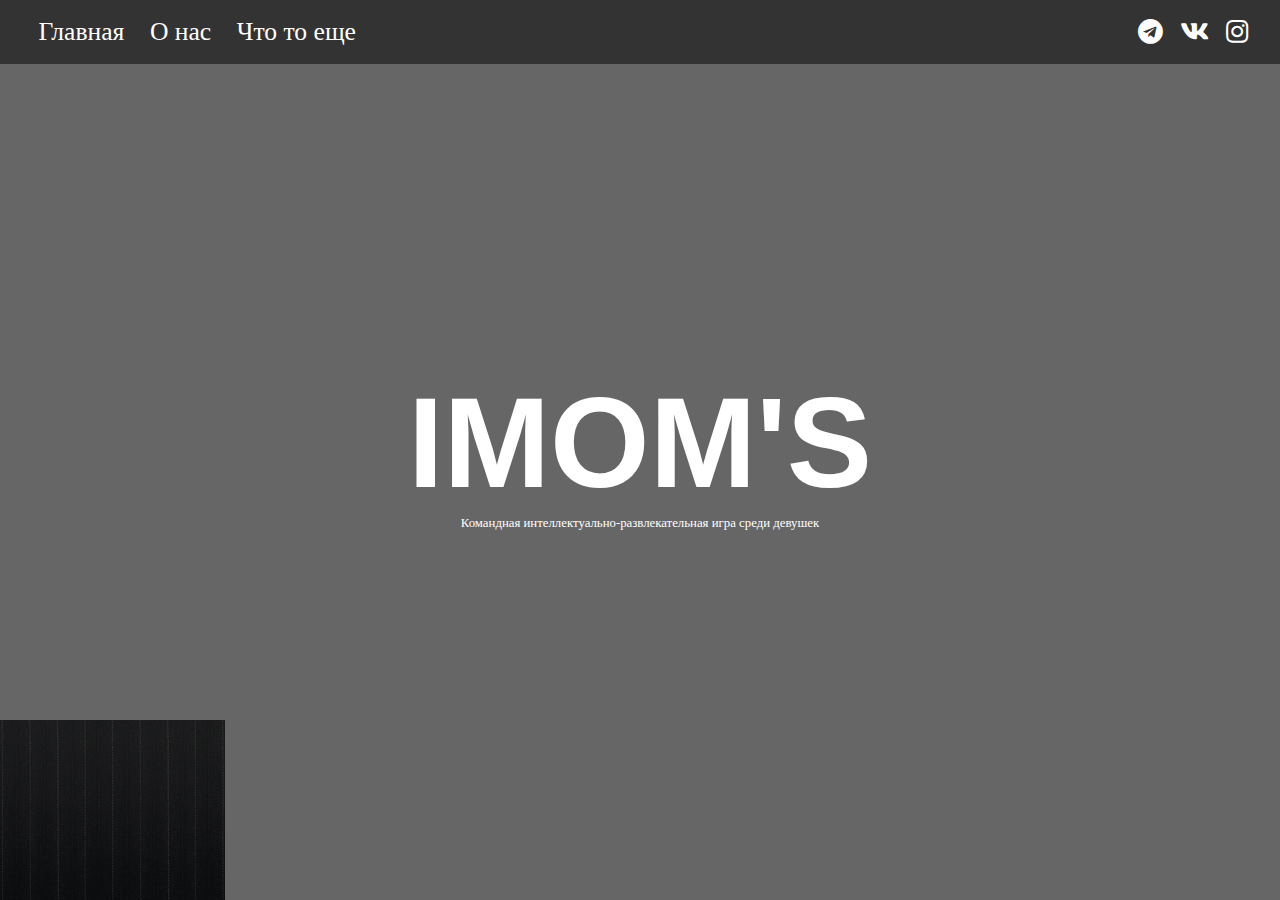
==== IMOM/index.html @ 47b04e2c "Add files via upload" ====
<!DOCTYPE html>
<html lang="en">
    <head>
        <meta charset="utf-8">
        <meta http-equiv="X-UA-Compatible" content="IE=edge">
        <title>IMOM'S Antalya</title>
        <meta name="description" content="">
        <meta name="viewport" content="width=device-width, initial-scale=1">
        <link rel="stylesheet" href="https://cdnjs.cloudflare.com/ajax/libs/font-awesome/5.15.2/css/all.min.css">
        <link rel="stylesheet" href="styles.css">
    </head>

    <body>
        <div class="navbar">
            <nav>
                <ul>
                    <li>
                        <a href="#">Главная</a>
                    </li>
                    <li>    
                        <a href="#">О нас</a>
                    </li>
                    <li>
                        <a href="#">Что то еще</a>
                    </li>
                </ul>
            </nav>
            <div class="social-media">
                <i class="fab fa-telegram icon-cont"></i>
                <i class="fab fa-vk icon-cont"></i>
                <i class="fab fa-instagram icon-cont"></i>
            </div>
        </div>
        <section class="intro">
            <div class="back-video">
                <video src="back-video-2.mp4" muted loop autoplay></video>
            </div>
            <div class="back-photo">
                <img src="123.jpg">
            </div>
            <div class="intro-content">
                <h1>IMOM'S</h1>
                <p>Командная интеллектуально-развлекательная игра среди девушек</p>
            </div>
        </section>



        
        <script src="script.js" class="back-video" muted loop></script>
    </body>
</html>
---- IMOM/styles.css ----
@import url('https://fonts.cdnfonts.com/css/pecita');
*, *::before {
    margin: 0;
    padding: 0;
    box-sizing: border-box;
}




/*  */
.navbar {
    position: absolute;
    z-index: 3;
    top: 0;
    left: 0;
    background: rgba(0, 0, 0, 0.5);
    width: 100%;
    height: 5vw;
    display: flex;
    justify-content: space-between;
    align-items: center;
}
.navbar ul {
    list-style: none;
    display: flex;
}
.navbar li {
    margin: 0 1vw;
}
.navbar ul:first-child {
    margin-left: 2vw;
}
.navbar li a {
    text-decoration: none;
    font-size: 2vw;
    color: #fff;
}

.social-media i {
    color: white;
    font-size: 2vw;
    margin: 0 .5vw;
}
.social-media:last-child {
    margin-right: 2vw;
}





/*  */
.intro {
    width: 100vw;
    max-height: 100vh;
    overflow: hidden;
    position: relative;
}
.intro::before {
    content: "";
    width: 100%;
    height: 100%;
    background: rgba(0, 0, 0, 0.6);
    position: absolute;
    top: 0;
    left: 0;
    z-index: 2;
}
.back-video {
    padding-bottom: 56.25%;
}
@media screen and (max-width: 450px) {
    .back-video {
        display: none;
    }
    
}
.intro video {
    width: 100%;
    height: auto;
    position: absolute;
    top: 0;
    left: 0;
}
.intro-content {
    width: 100%;
    height: 100%;
    position: absolute;
    top: 0;
    left: 0;
    display: flex;
    flex-direction: column;
    justify-content: center;
    align-items: center;
    color: #fff;
    z-index: 3;
}
.intro-content h1 {
    font-family: 'Pecita', sans-serif;
    font-size: 10vw;
    text-align: center;
}
.intro-content p {
    font-size: 1vw;
    text-align: center;
}
/*  */
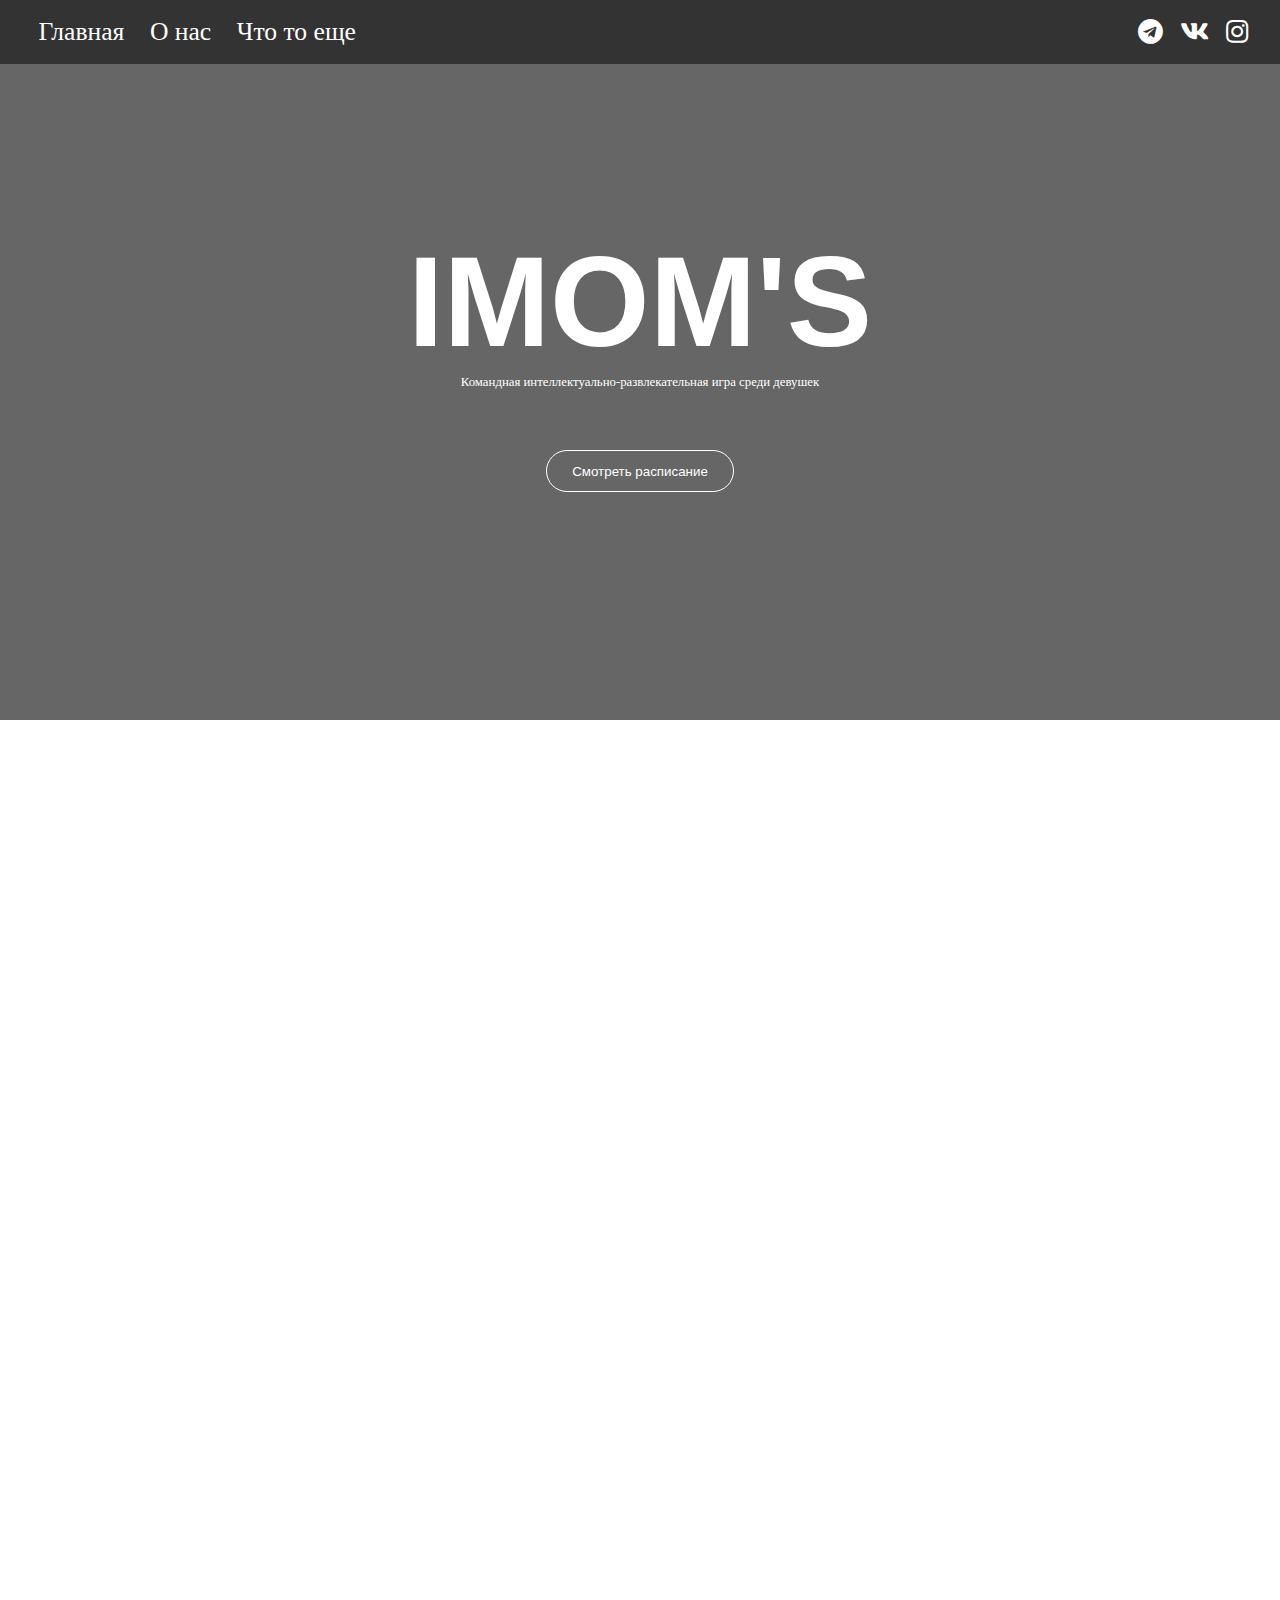
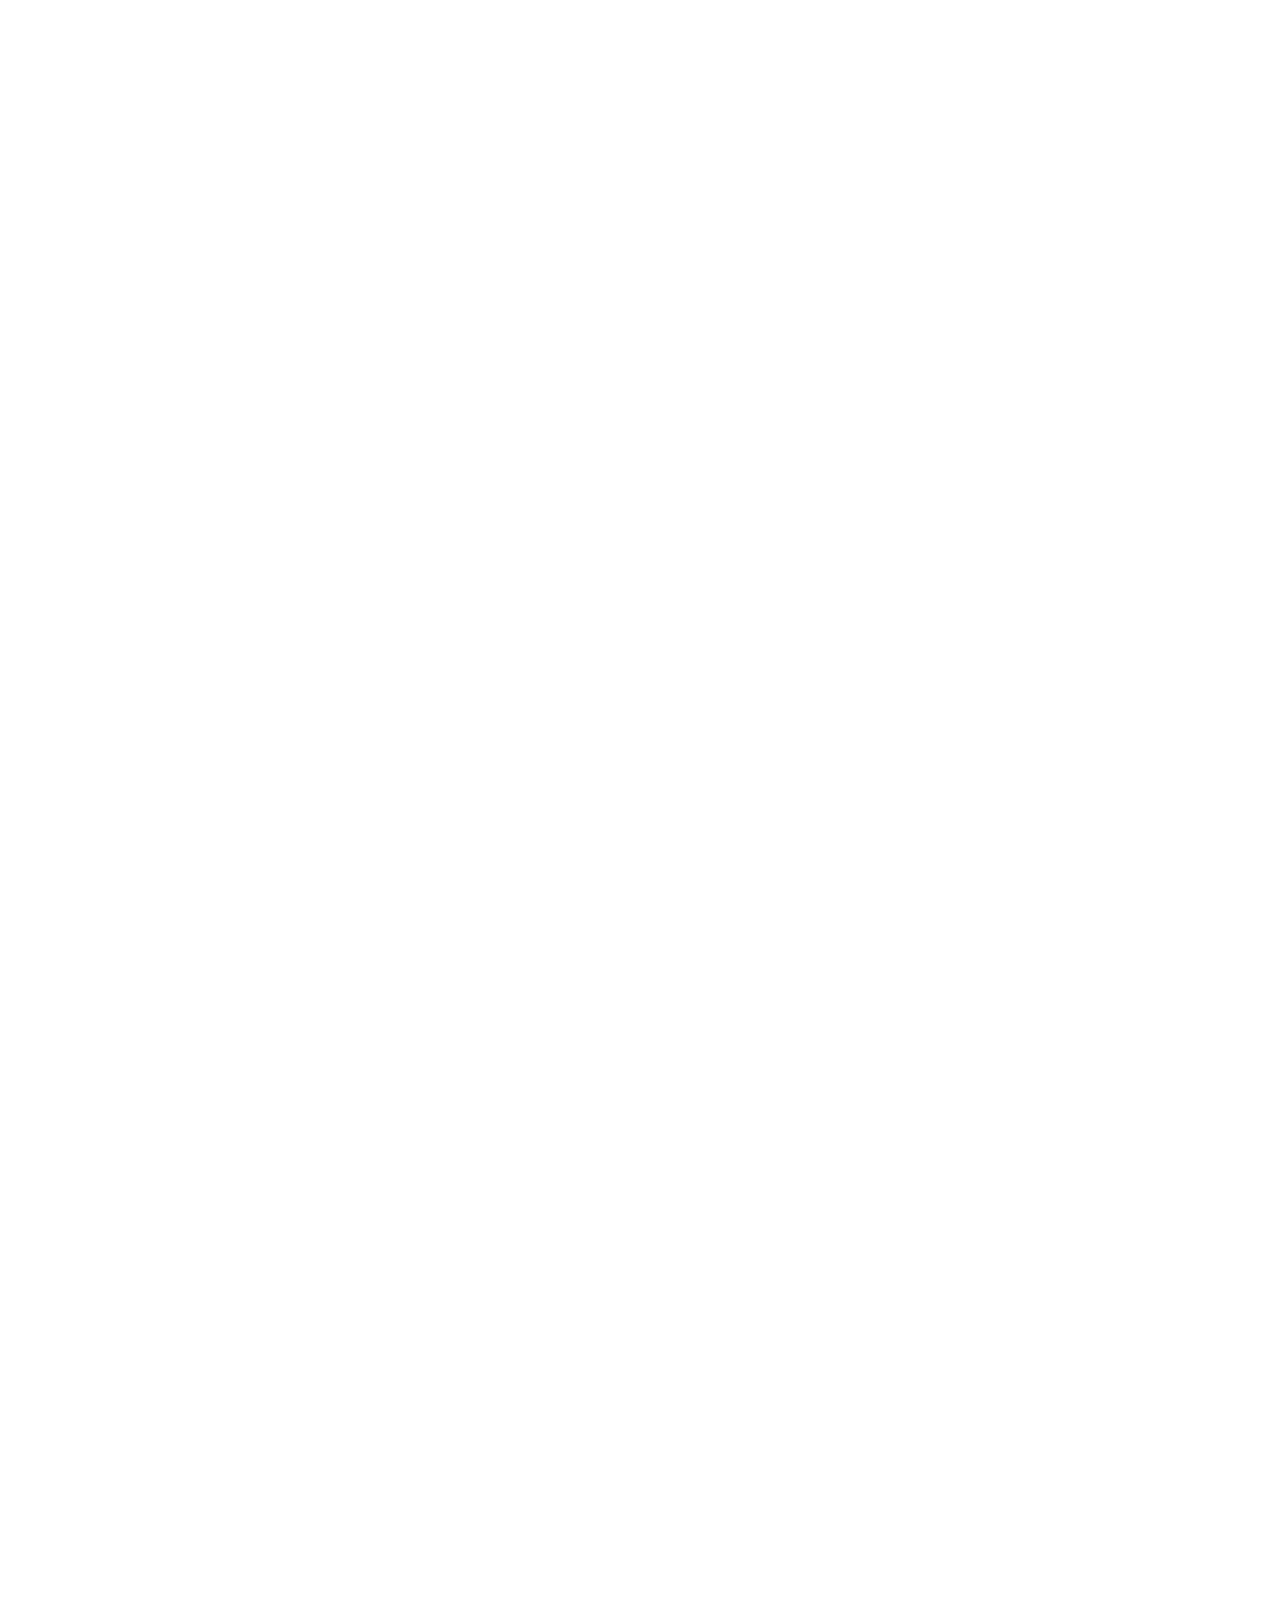
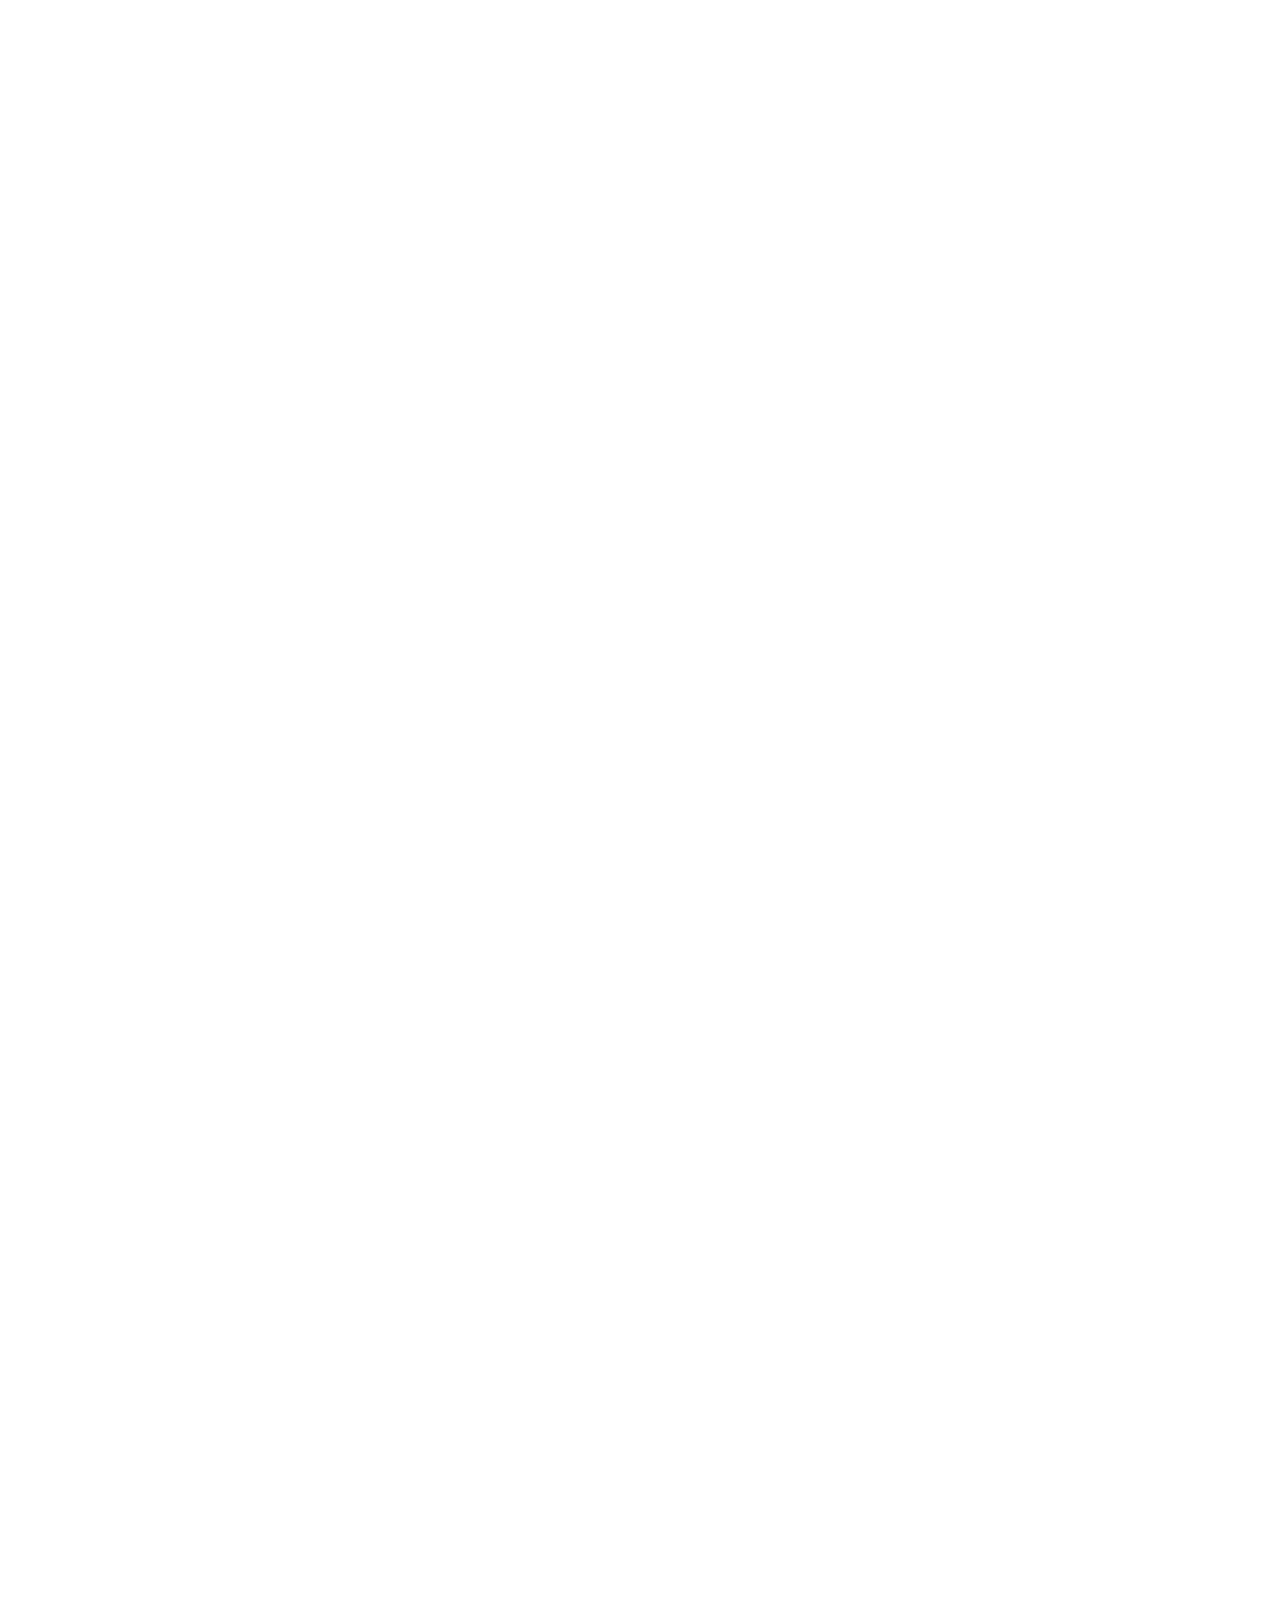
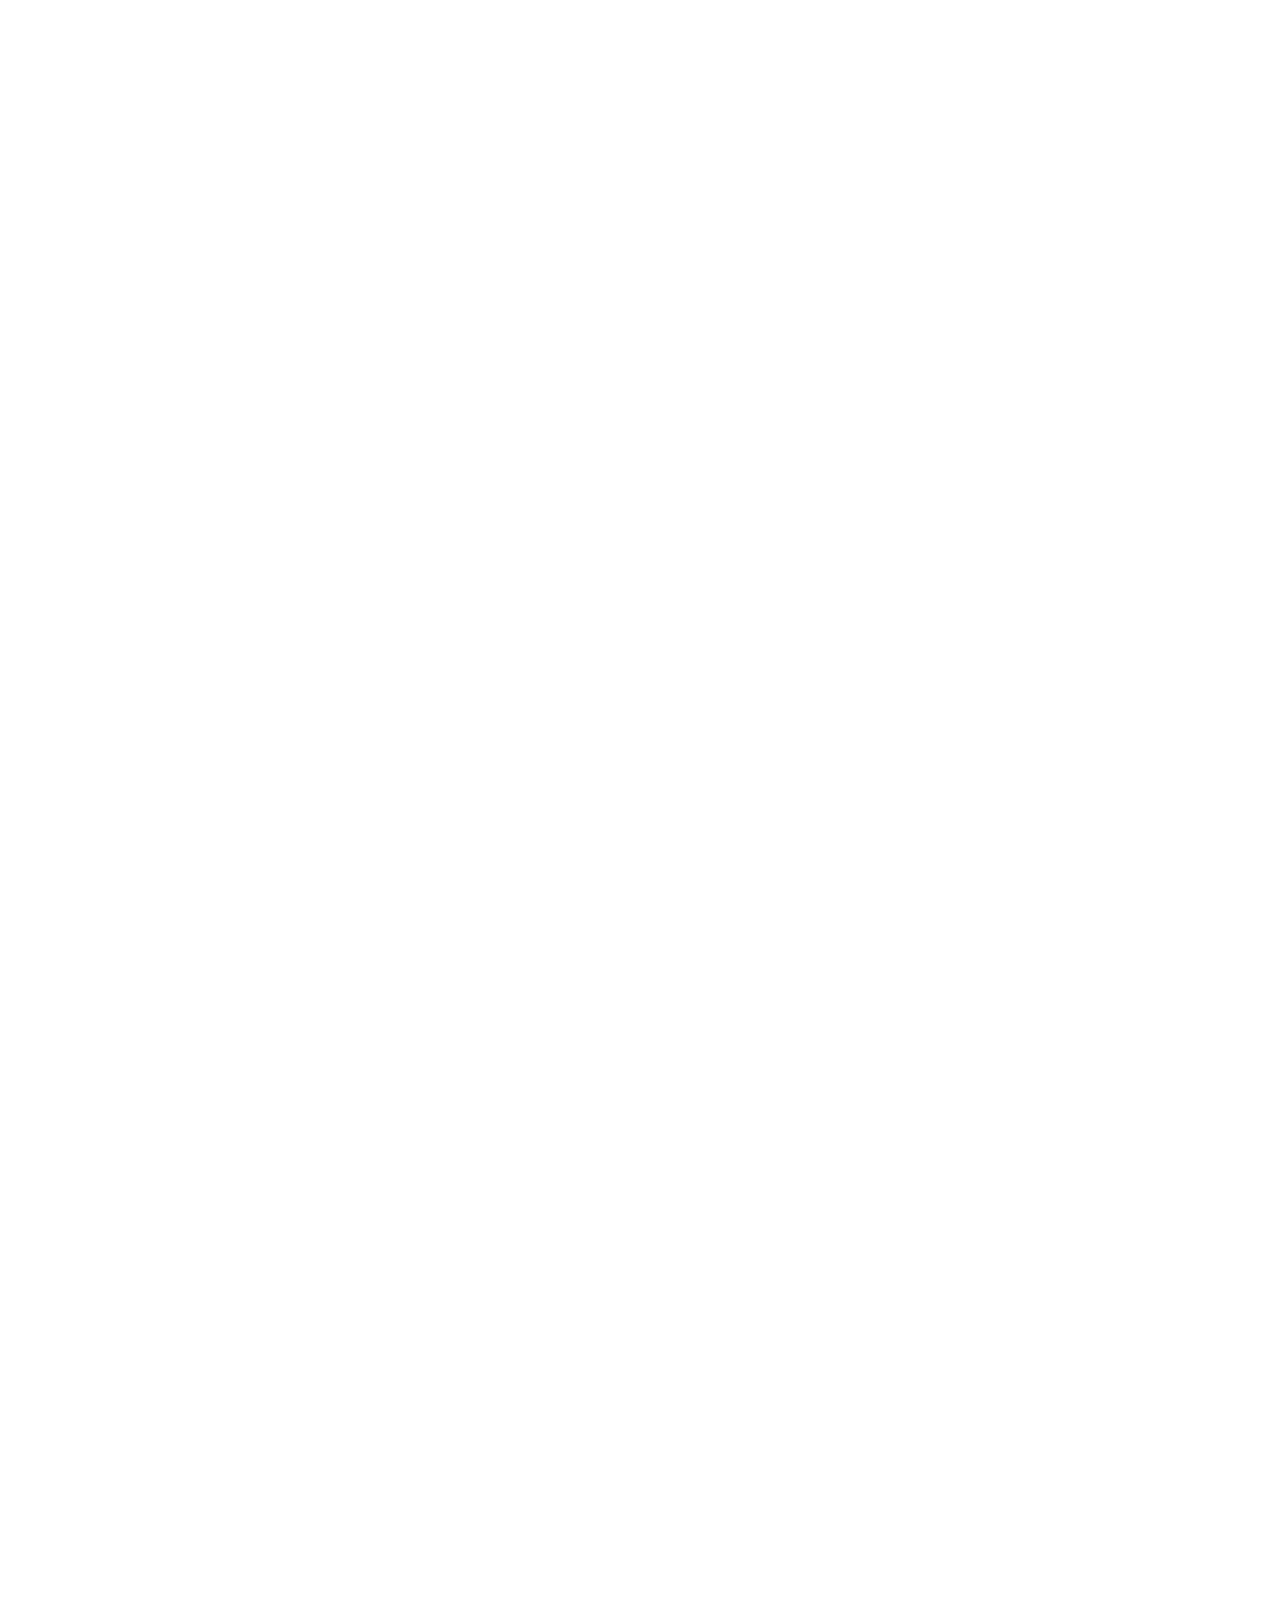
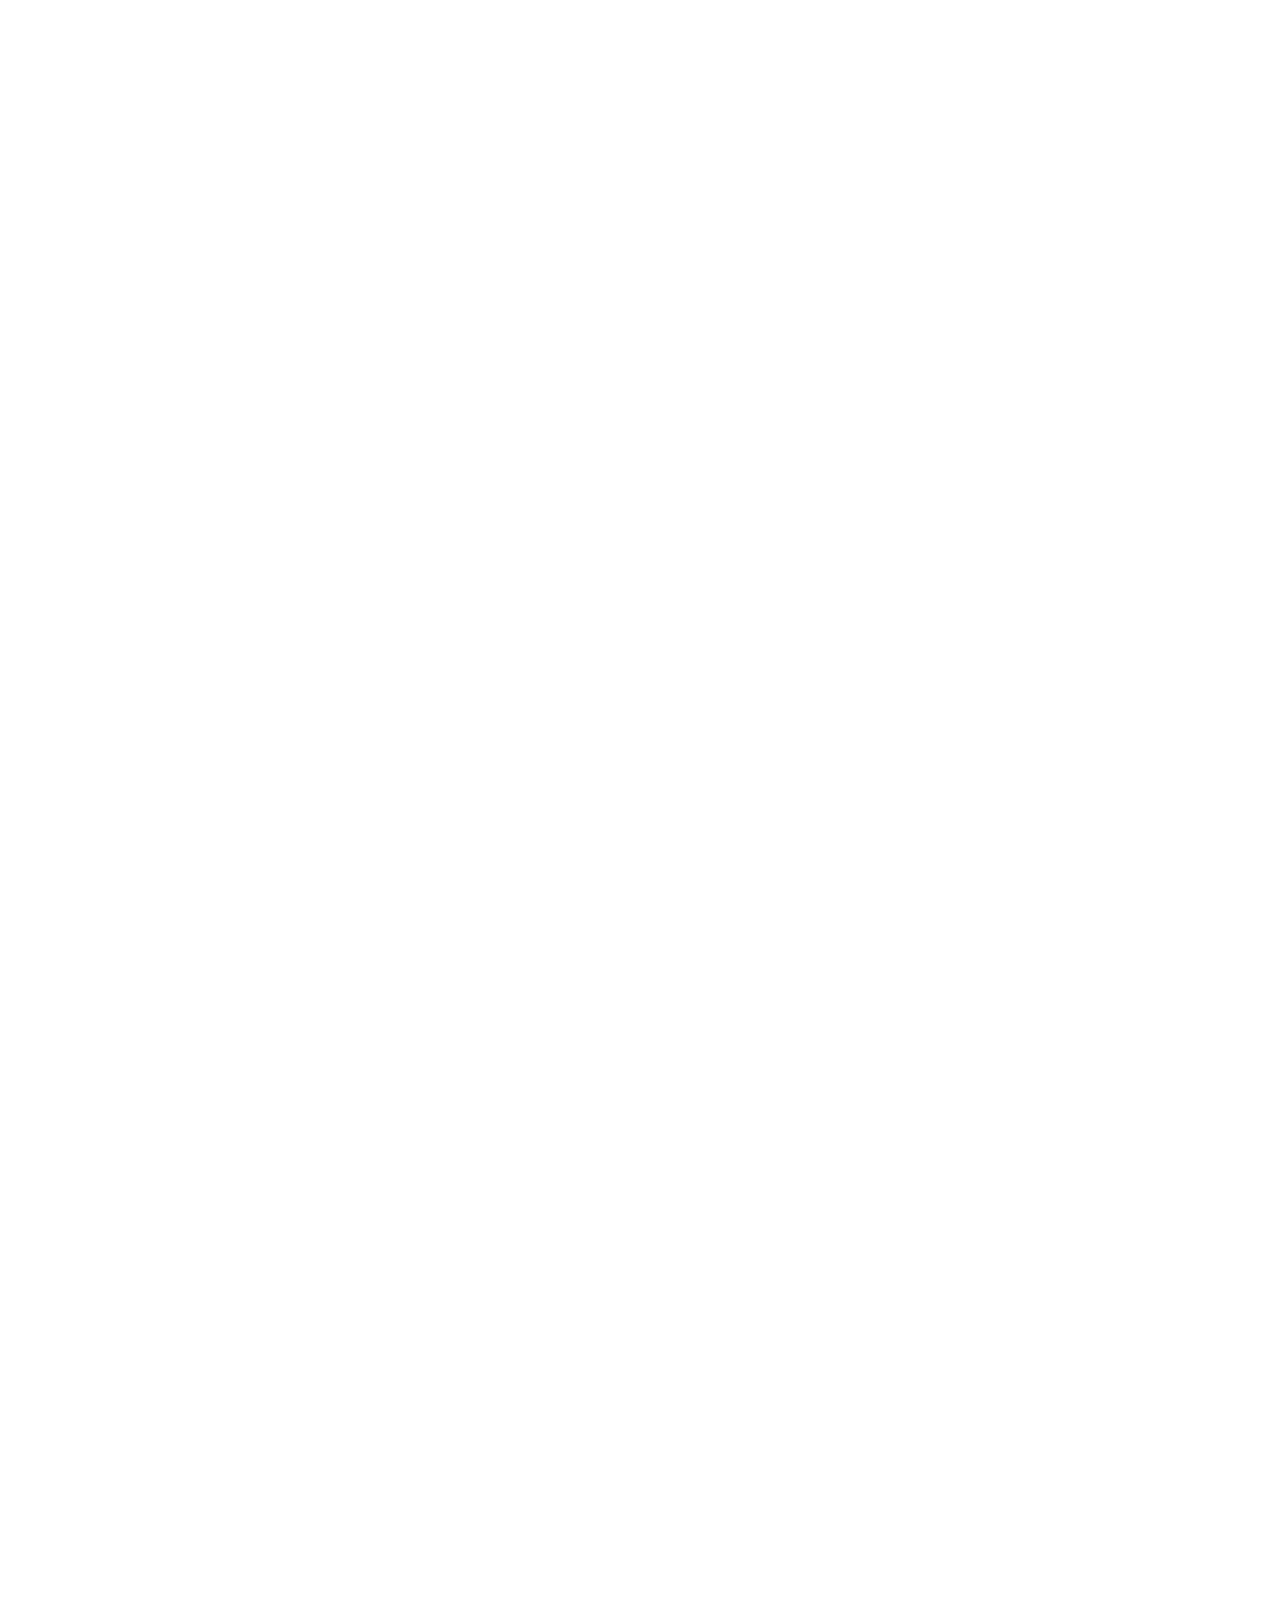
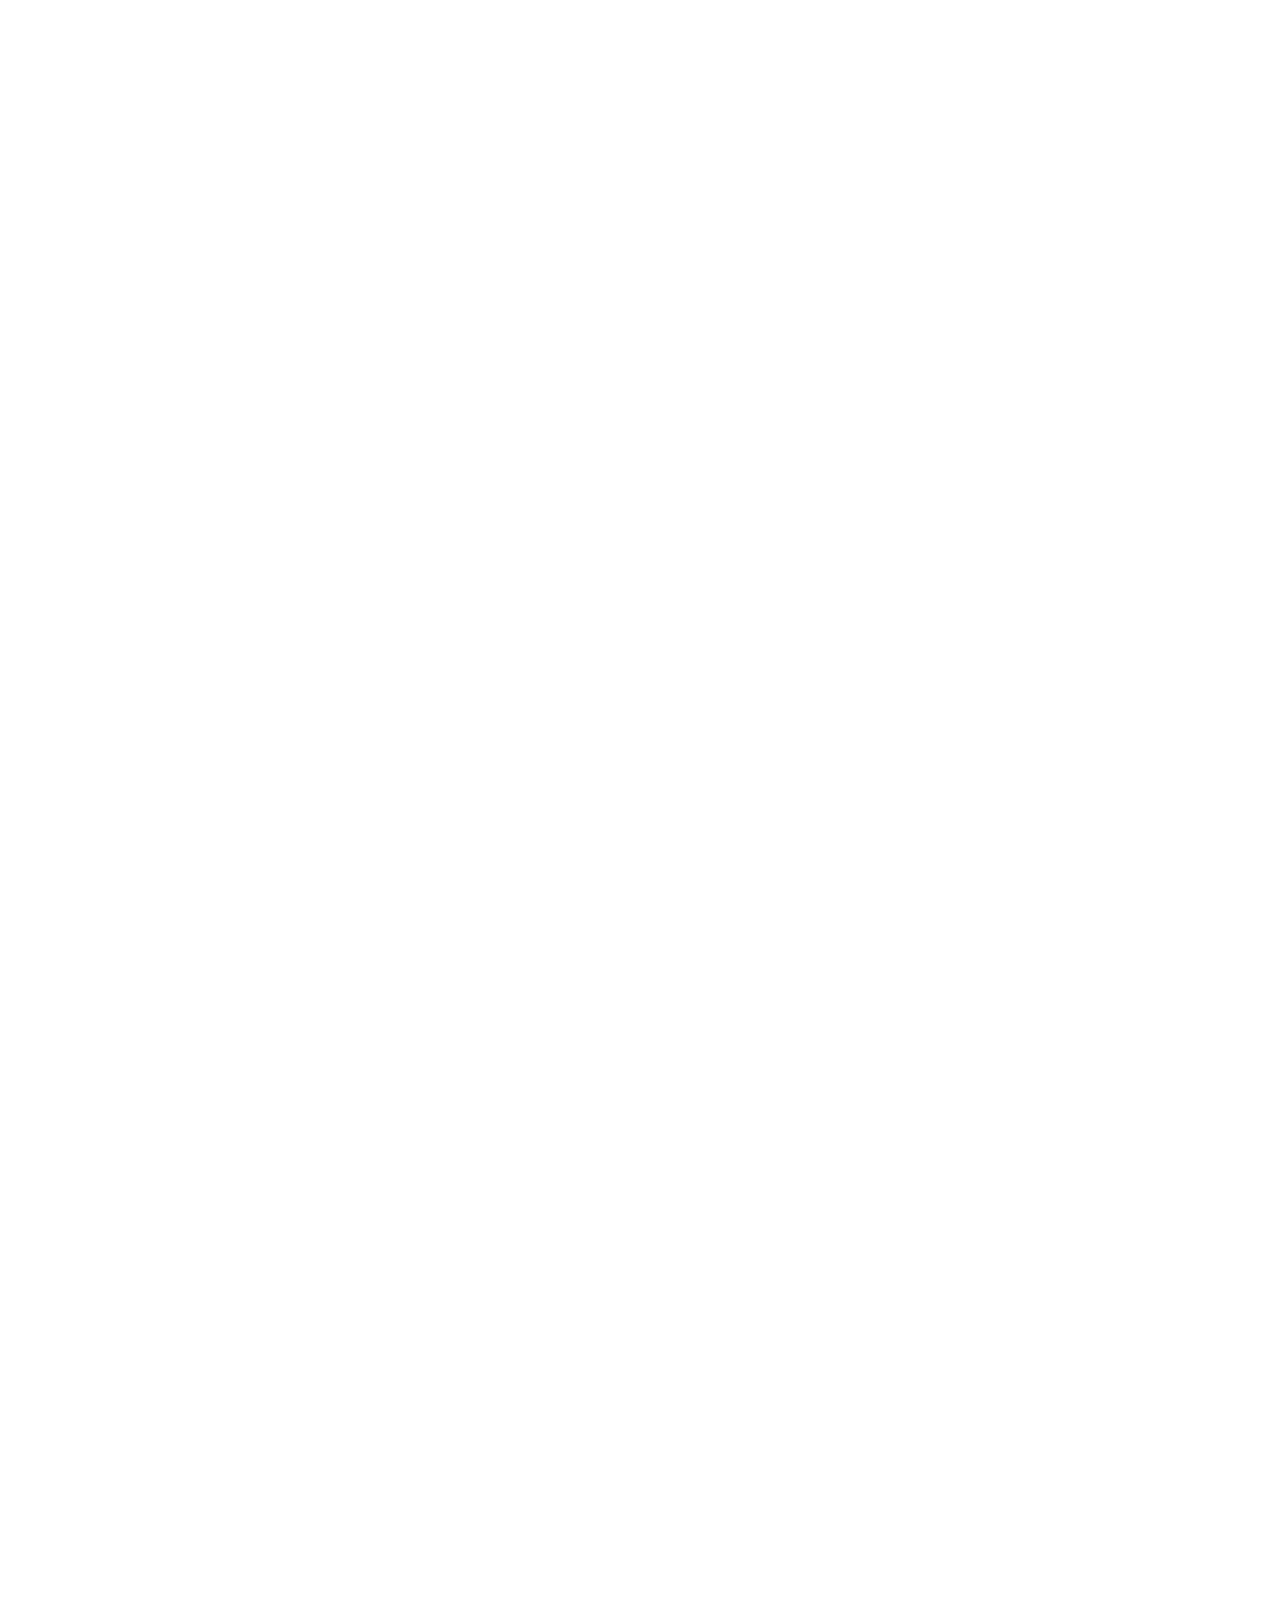
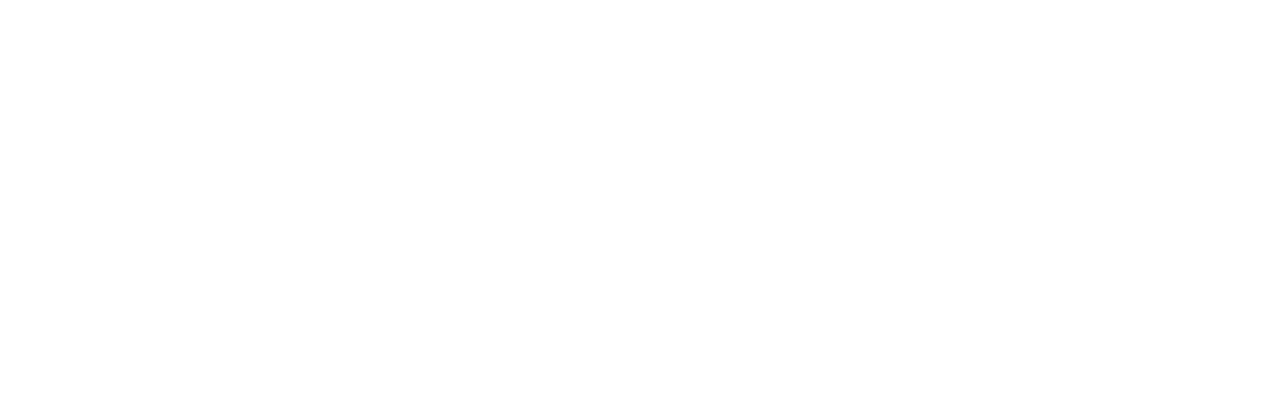
==== commit c375ea00: "Add files via upload" ====
--- a/IMOM/index.html
+++ b/IMOM/index.html
@@ -35,18 +35,16 @@
             <div class="back-video">
                 <video src="back-video-2.mp4" muted loop autoplay></video>
             </div>
-            <div class="back-photo">
-                <img src="123.jpg">
-            </div>
             <div class="intro-content">
                 <h1>IMOM'S</h1>
                 <p>Командная интеллектуально-развлекательная игра среди девушек</p>
+                <button>Смотреть расписание</button>
             </div>
         </section>
 
 
 
         
-        <script src="script.js" class="back-video" muted loop></script>
+        <script src="script.js"></script>
     </body>
 </html>
--- a/IMOM/styles.css
+++ b/IMOM/styles.css
@@ -4,8 +4,12 @@
     padding: 0;
     box-sizing: border-box;
 }
-
-
+::-webkit-scrollbar {
+    width: 0;
+  }
+body {
+    height: 10000px;
+}
 
 
 /*  */
@@ -41,6 +45,7 @@
     color: white;
     font-size: 2vw;
     margin: 0 .5vw;
+    cursor: pointer;
 }
 .social-media:last-child {
     margin-right: 2vw;
@@ -67,22 +72,8 @@
     left: 0;
     z-index: 2;
 }
-.back-video {
-    padding-bottom: 56.25%;
-}
-@media screen and (max-width: 450px) {
-    .back-video {
-        display: none;
-    }
-    
-}
-.intro video {
-    width: 100%;
-    height: auto;
-    position: absolute;
-    top: 0;
-    left: 0;
-}
+
+
 .intro-content {
     width: 100%;
     height: 100%;
@@ -100,9 +91,69 @@
     font-family: 'Pecita', sans-serif;
     font-size: 10vw;
     text-align: center;
+    cursor: default;
 }
 .intro-content p {
     font-size: 1vw;
     text-align: center;
 }
+.intro-content button {
+    /* font-size: 2vw; */
+    margin-top: 60px;
+    text-align: center;
+    text-decoration: none;
+    display: inline-block;
+    background-color: rgba(255, 255, 255, 0);
+    border: solid 1px white;
+    border-radius: 3vw;
+    color: white;
+    cursor: pointer;
+    transition: all;
+    padding: 1vw 2vw;
+}
+.intro-content button:hover {
+    background-color: #fff;
+    color: #000;
+}
+
+@media screen and (min-width: 450px) {
+    .back-video {
+        padding-bottom: 56.25%;
+    }  
+    .intro video {
+        width: 100%;
+        height: auto;
+        position: absolute;
+        top: 0;
+        left: 0;
+    } 
+}
+@media screen and (max-width: 450px) {
+    
+    .navbar {
+        height: 10vw;
+        justify-content: right;
+    }
+    .social-media i{
+        font-size: 6vw;
+    }
+    .navbar nav{
+        visibility: hidden;
+    }
+
+    .intro {
+        background-image: url("123.png");
+    }  
+    .back-video {
+        visibility: hidden;
+    } 
+    .intro-content h1 {
+        font-size: 20vw;
+    }
+
+    .intro-content p {
+        font-size: 2vw;
+    }
+
+}
 /*  */
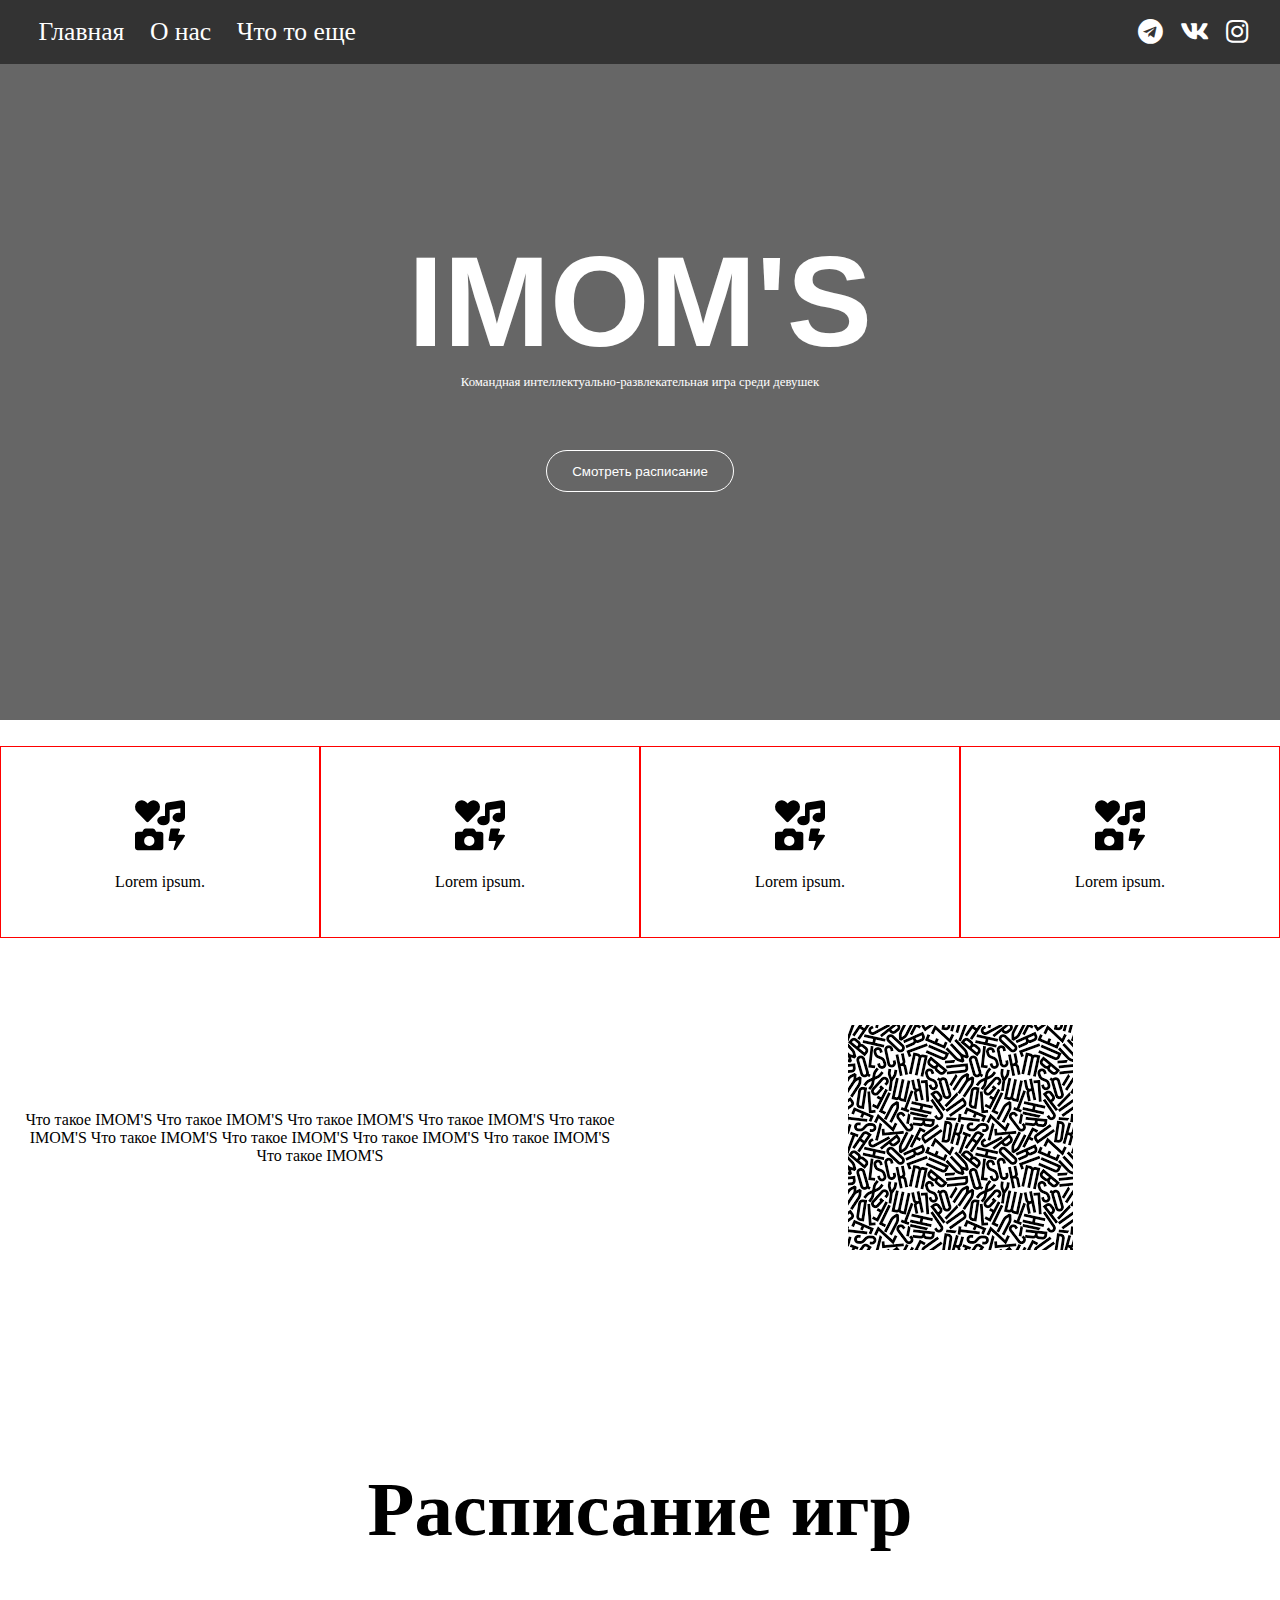
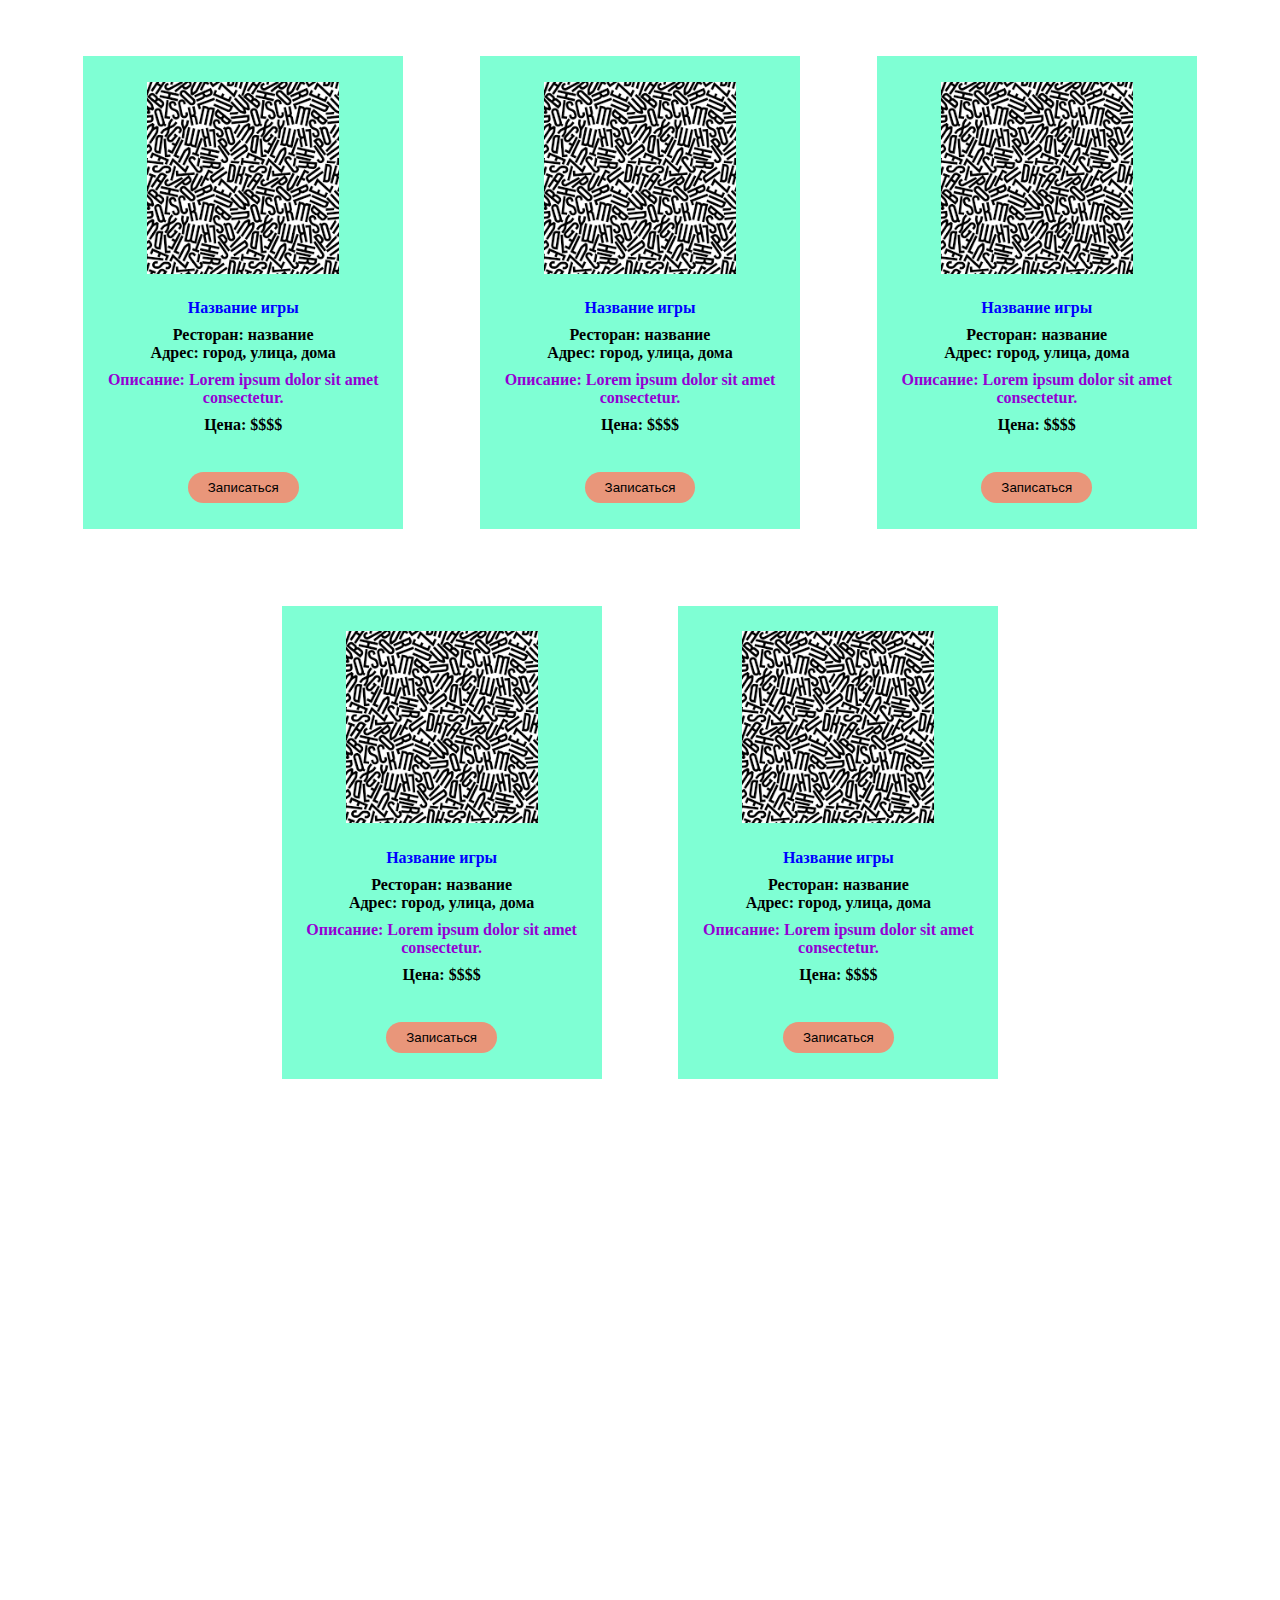
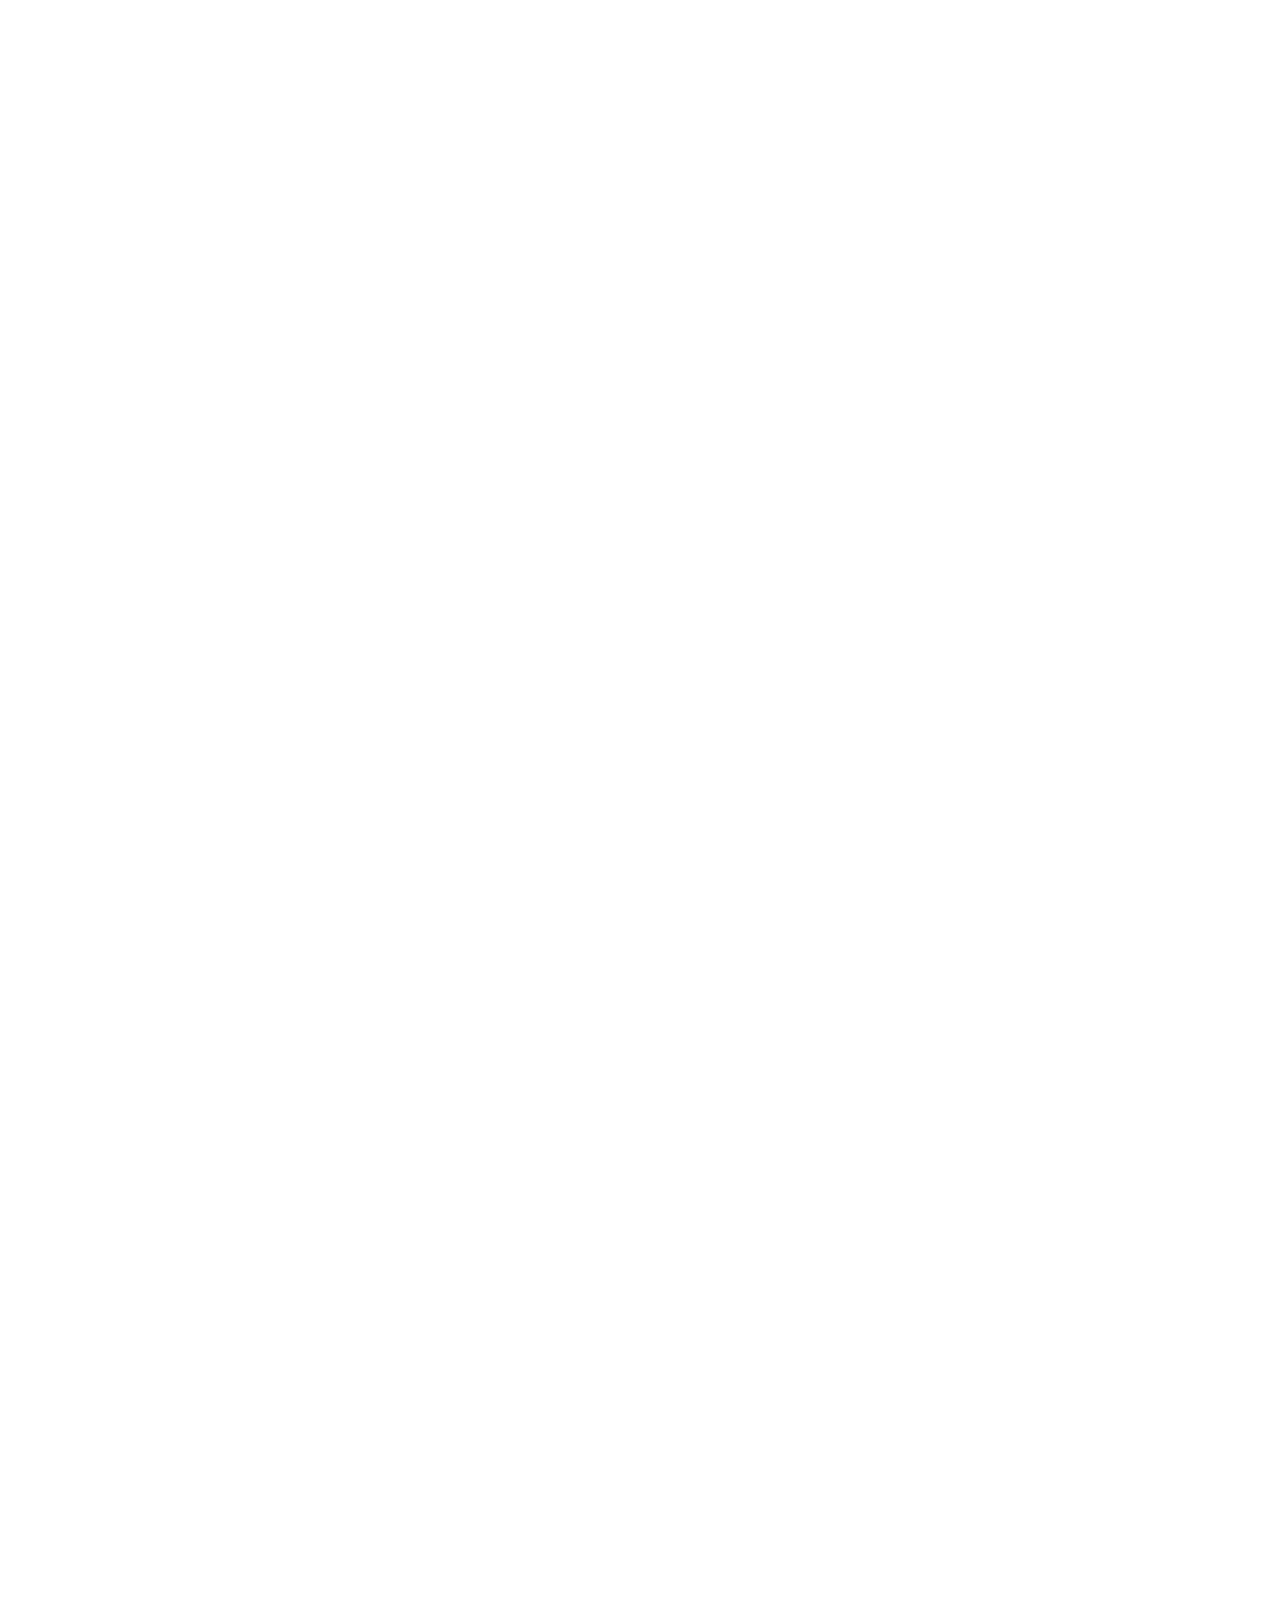
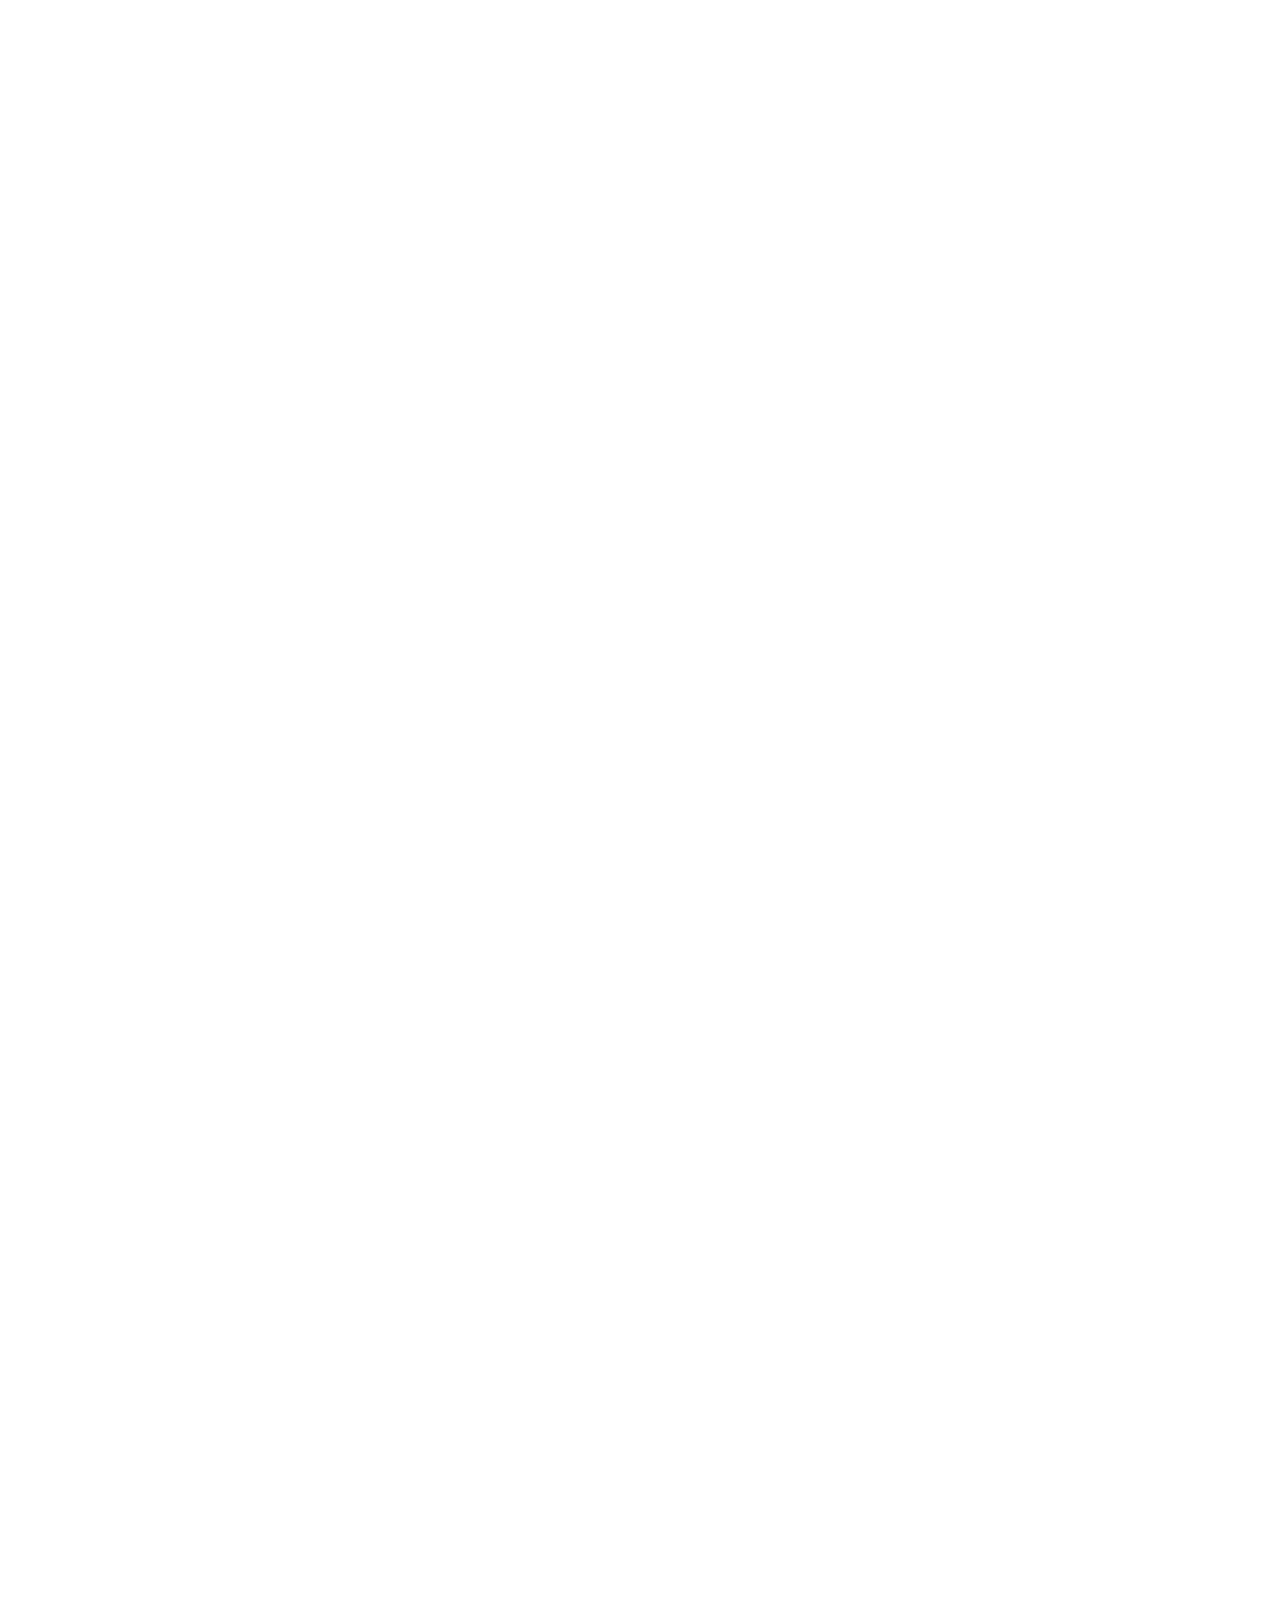
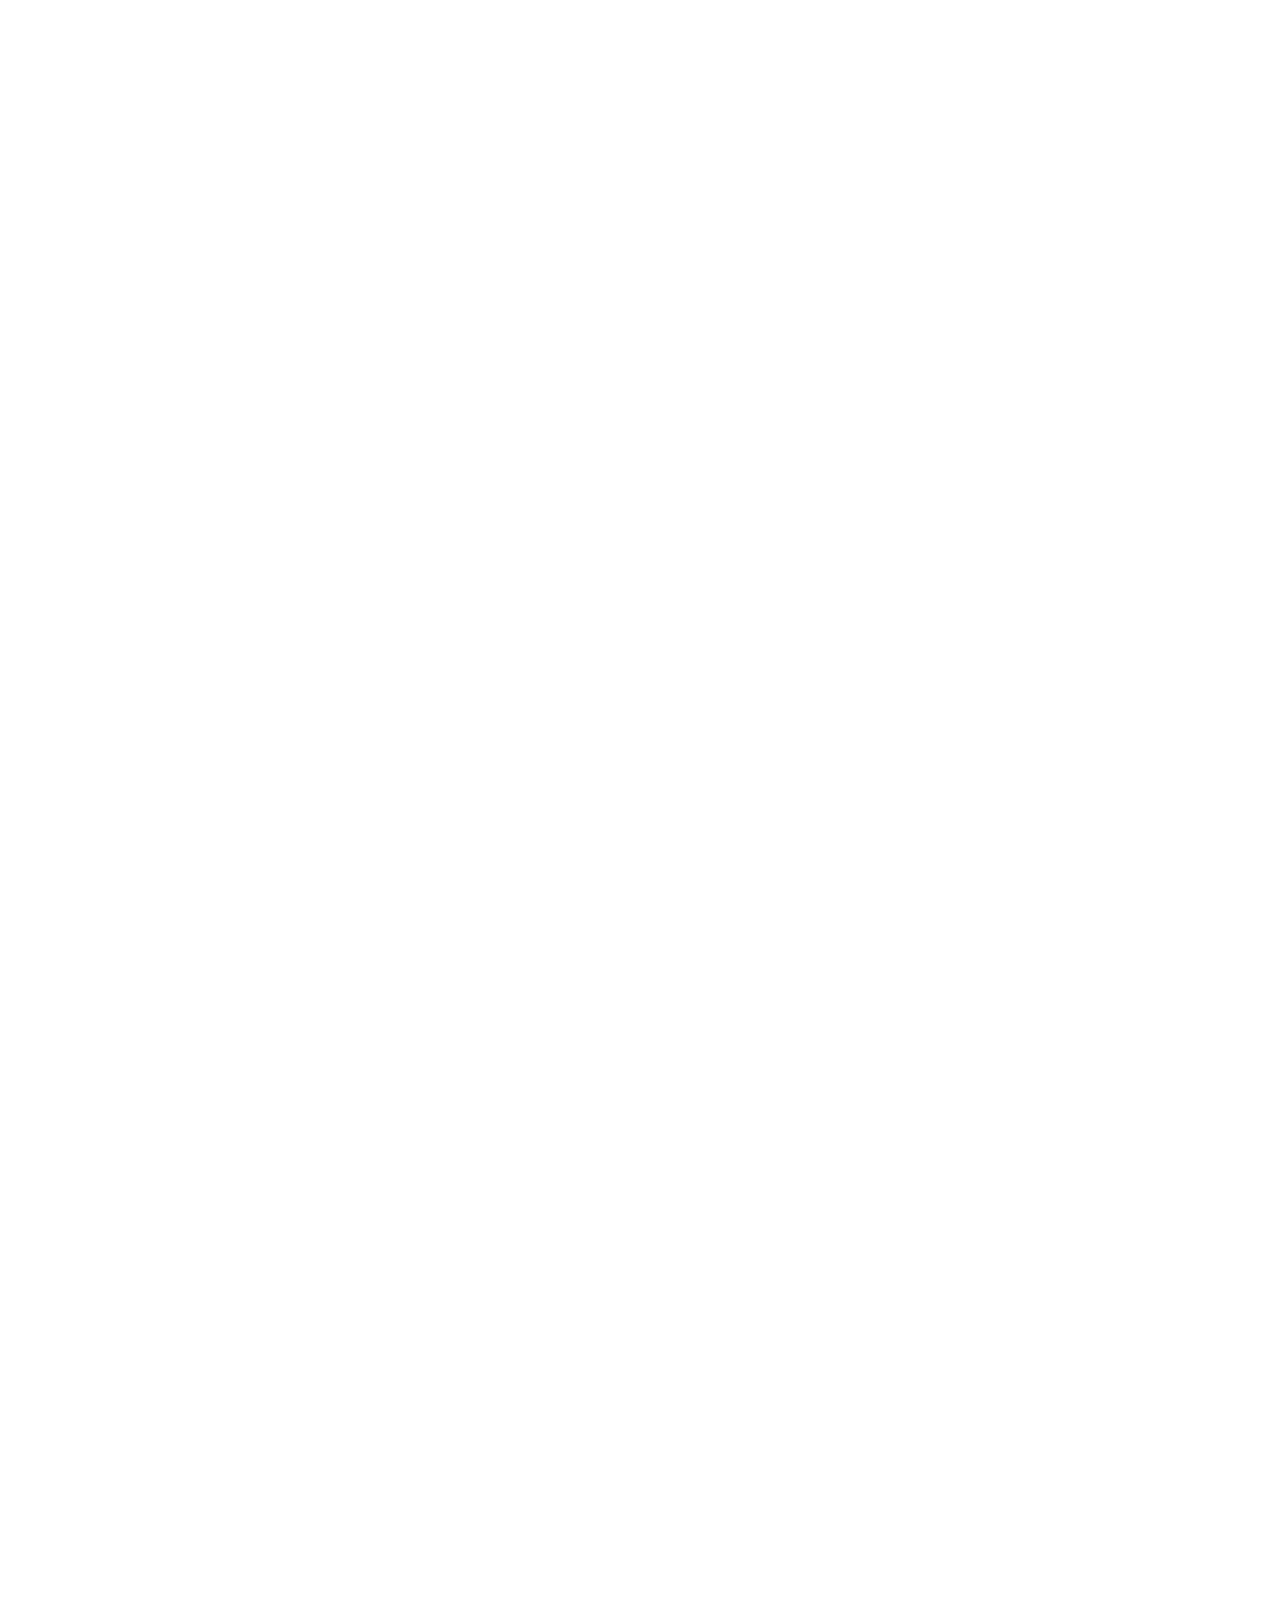
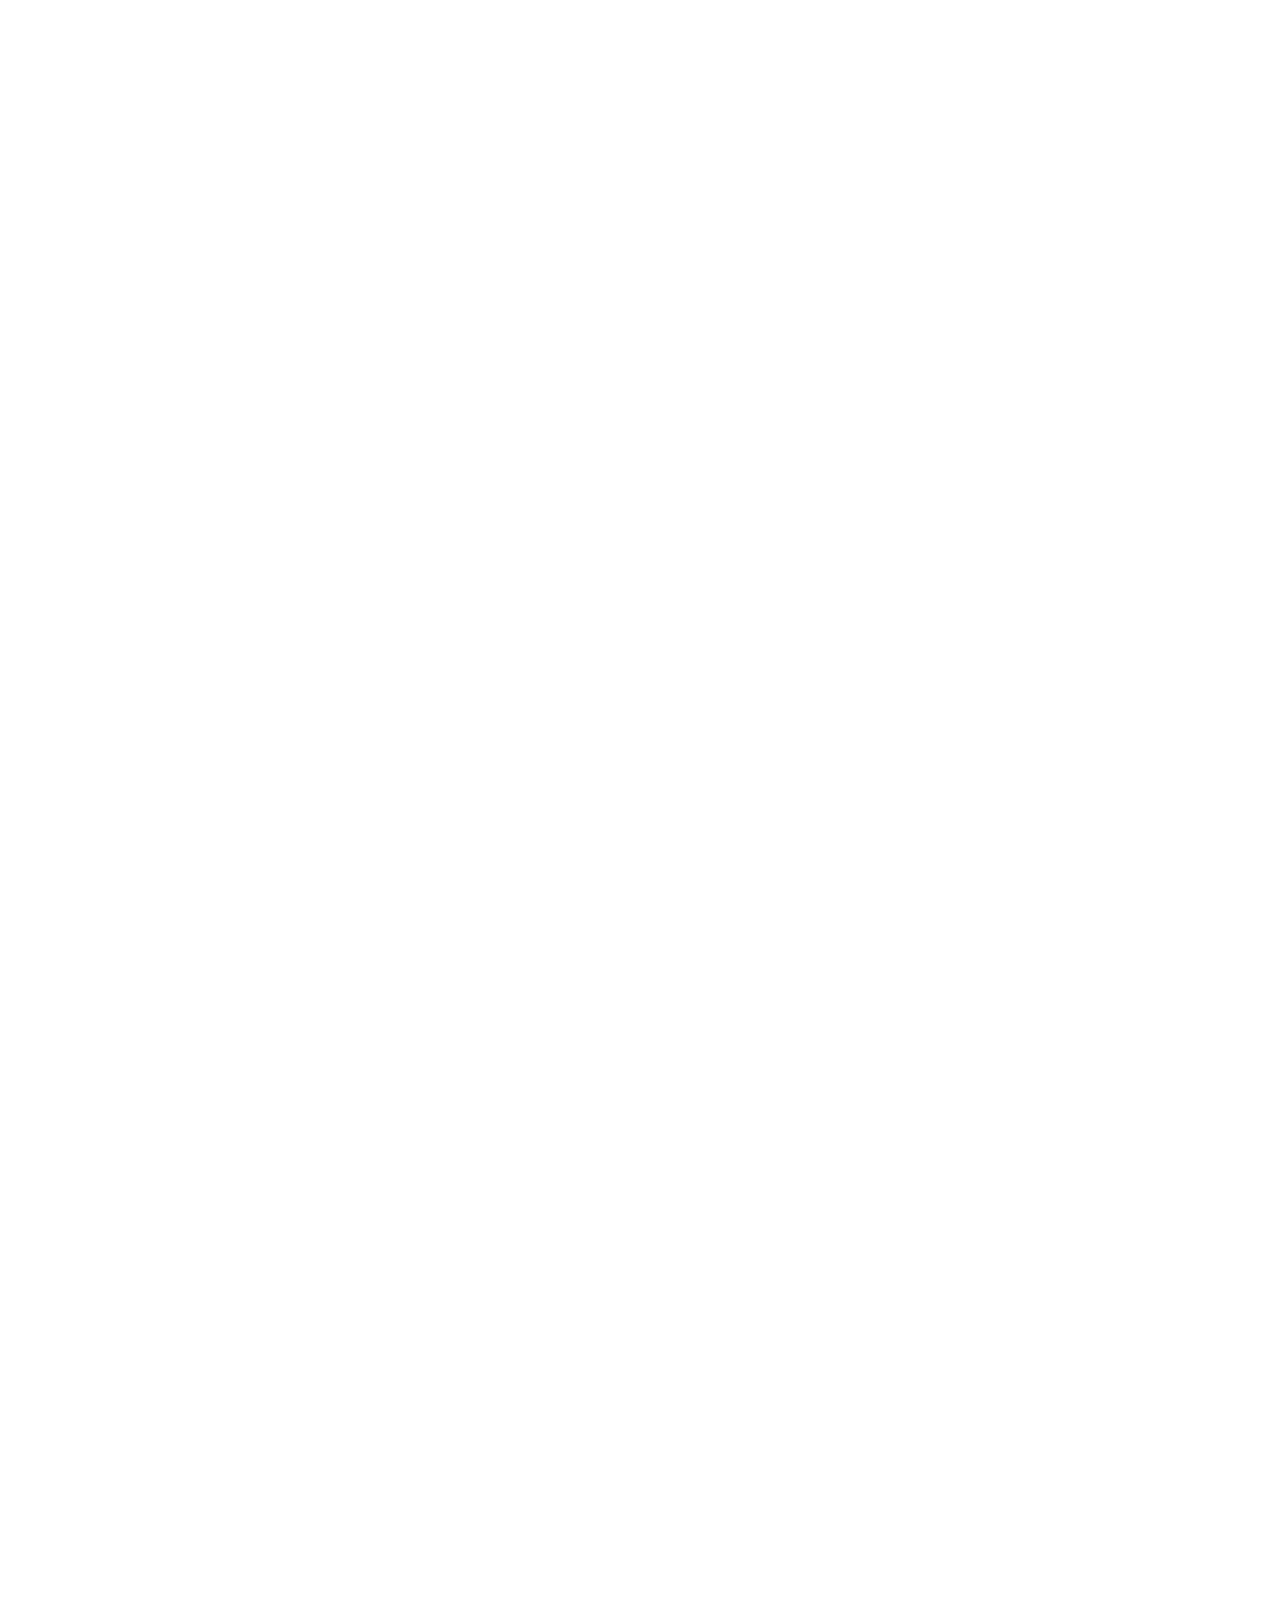
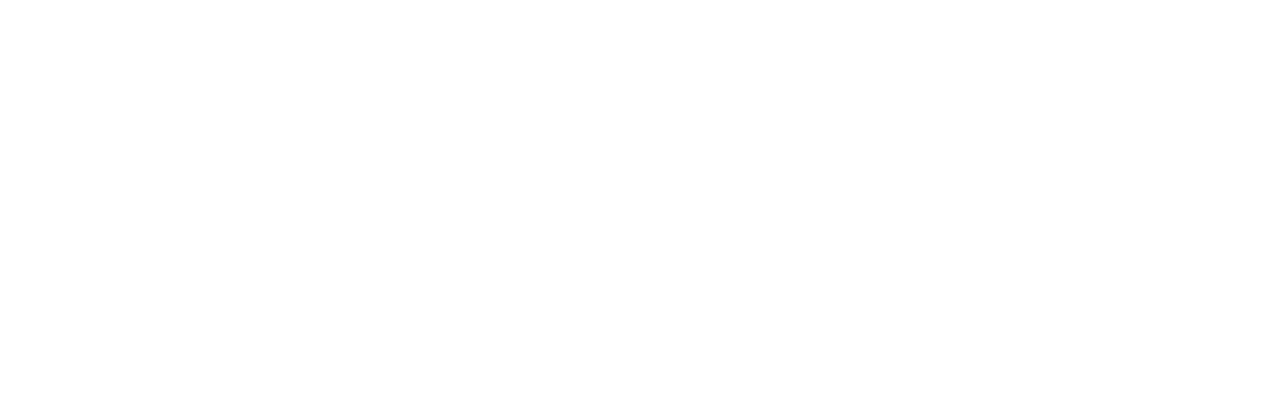
==== commit 900a2cb6: "Add files via upload" ====
--- a/IMOM/index.html
+++ b/IMOM/index.html
@@ -11,7 +11,7 @@
     </head>
 
     <body>
-        <div class="navbar">
+        <section class="navbar">
             <nav>
                 <ul>
                     <li>
@@ -30,7 +30,7 @@
                 <i class="fab fa-vk icon-cont"></i>
                 <i class="fab fa-instagram icon-cont"></i>
             </div>
-        </div>
+        </section>
         <section class="intro">
             <div class="back-video">
                 <video src="back-video-2.mp4" muted loop autoplay></video>
@@ -42,6 +42,86 @@
             </div>
         </section>
 
+        <section class="short-about">
+            <div class="short-block">
+                <i class="fas fa-icons" style="font-size: 50px;"></i>
+                <p>Lorem ipsum.</p>
+            </div>
+            <div class="short-block">
+                <i class="fas fa-icons" style="font-size: 50px;"></i>
+                <p>Lorem ipsum.</p>
+            </div>
+            <div class="short-block">
+                <i class="fas fa-icons" style="font-size: 50px;"></i>
+                <p>Lorem ipsum.</p>
+            </div>
+            <div class="short-block">
+                <i class="fas fa-icons" style="font-size: 50px;"></i>
+                <p>Lorem ipsum.</p>
+            </div>
+        </section>
+
+        <section class="about">
+            <div class="about-desc">
+                <p>Что такое IMOM'S Что такое IMOM'S Что такое IMOM'S Что такое IMOM'S Что такое IMOM'S Что такое IMOM'S Что такое IMOM'S Что такое IMOM'S Что такое IMOM'S Что такое IMOM'S</p>
+            </div>
+            <div class="about-img">
+                <img src="123.png">
+            </div>
+        </section>
+
+        <section class="timetable">
+            <h1>Расписание игр</h1>
+            <div class="game-table">
+                <div class="game">
+                    <img src="123.png">
+                    <p class="game-name">Название игры</p>
+                    <p class="game-rest">Ресторан: название</p>
+                    <p class="game-address">Адрес: город, улица, дома</p>
+                    <p class="game-desc">Описание: Lorem ipsum dolor sit amet consectetur.</p>
+                    <p class="game-price">Цена: $$$$</p>
+                    <button class="game-button">Записаться</button>
+                </div>
+                <div class="game">
+                    <img src="123.png">
+                    <p class="game-name">Название игры</p>
+                    <p class="game-rest">Ресторан: название</p>
+                    <p class="game-address">Адрес: город, улица, дома</p>
+                    <p class="game-desc">Описание: Lorem ipsum dolor sit amet consectetur.</p>
+                    <p class="game-price">Цена: $$$$</p>
+                    <button class="game-button">Записаться</button>
+                </div>
+                <div class="game">
+                    <img src="123.png">
+                    <p class="game-name">Название игры</p>
+                    <p class="game-rest">Ресторан: название</p>
+                    <p class="game-address">Адрес: город, улица, дома</p>
+                    <p class="game-desc">Описание: Lorem ipsum dolor sit amet consectetur.</p>
+                    <p class="game-price">Цена: $$$$</p>
+                    <button class="game-button">Записаться</button>
+                </div>
+                <div class="game">
+                    <img src="123.png">
+                    <p class="game-name">Название игры</p>
+                    <p class="game-rest">Ресторан: название</p>
+                    <p class="game-address">Адрес: город, улица, дома</p>
+                    <p class="game-desc">Описание: Lorem ipsum dolor sit amet consectetur.</p>
+                    <p class="game-price">Цена: $$$$</p>
+                    <button class="game-button">Записаться</button>
+                </div>
+                <div class="game">
+                    <img src="123.png">
+                    <p class="game-name">Название игры</p>
+                    <p class="game-rest">Ресторан: название</p>
+                    <p class="game-address">Адрес: город, улица, дома</p>
+                    <p class="game-desc">Описание: Lorem ipsum dolor sit amet consectetur.</p>
+                    <p class="game-price">Цена: $$$$</p>
+                    <button class="game-button">Записаться</button>
+                </div>
+            </div>
+        </section>
+
+
 
 
         
--- a/IMOM/styles.css
+++ b/IMOM/styles.css
@@ -157,3 +157,150 @@
 
 }
 /*  */
+.short-about {
+    width: 100%;
+    display: flex;
+    flex-direction: row;
+    height: 15vw;
+}
+.short-block {
+    height: 100%;
+    width: 25%;
+    border: solid 1px red;
+    display: flex;
+    justify-content: center;
+    align-items: center;
+    flex-direction: column;
+    margin-top: 2vw;
+}
+
+.short-block i {
+    padding-top: 18px;
+}
+.short-about p {
+    padding: 10px;
+    margin-top: 1vw;
+}
+@media screen and (max-width: 450px) {
+    .short-about {
+        height: 120vw;
+        flex-direction: column;
+    }
+    .short-block {
+        height: 25%;
+        width: 100%;
+    }
+}
+/*  */
+
+.about {
+    margin-top: 2vw;
+    width: 100%;
+    height: 400px;
+    display: flex;
+    flex-direction: row;
+}
+
+.about-desc {
+    display: flex;
+    justify-content: center;
+    align-items: center;
+    height: 100%;
+    width: 50%;
+}
+.about-desc p {
+    padding: 0 20px;
+    text-align: center;
+}
+.about-img {
+    display: flex;
+    justify-content: center;
+    align-items: center;
+    height: 100%;
+    width: 50%;
+}
+@media screen and (max-width: 450px) {
+    .about {
+        flex-direction: column;
+    }
+    .about-desc {
+        height: 50%;
+        width: 100%;
+    }
+    .about-img {
+        height: 50%;
+        width: 100%;
+    }
+}
+/*  */
+.timetable {
+    margin-top: 10vw;
+    width: 100%;
+}
+.timetable h1 {
+    text-align: center;
+    width: 100%;
+    font-size: 6vw;
+}
+
+.game-table {
+    margin-top: 5vw;
+    display: flex;
+    justify-content: center;
+    flex-wrap: wrap;
+}
+.game {
+    background-color: aquamarine;
+    width: 25%;
+    height: 25%;
+    margin: 3vw;
+    display: flex;
+    justify-content: center;
+    align-items: center;
+    flex-direction: column;
+}
+@media screen and (max-width: 450px) {
+    .game {
+        width: 80%;
+    }
+    .game-table {
+        flex-direction: column;
+        align-items: center;
+    }
+}
+.game img {
+    width: 60%;
+    margin: 2vw;
+}
+.game p {
+    padding: 0 1vw;
+    font-weight: 600;
+    text-align: center;
+}
+.game-name {
+    color: blue;
+}
+.game-rest {
+    margin-top: 0.7vw;
+}
+.game-desc {
+    margin-top: 0.7vw;
+    color:darkviolet;
+}
+.game-price {
+    margin-top: 0.7vw;
+}
+.game-button {
+    border: none;
+    padding: 8px 20px;
+    cursor: pointer;
+    margin-top: 3vw;
+    margin-bottom: 2vw;
+    background-color:darksalmon;
+    border-radius: 20px;
+}
+.game-button:hover {
+    background-color: darkorchid;
+}
+
+    
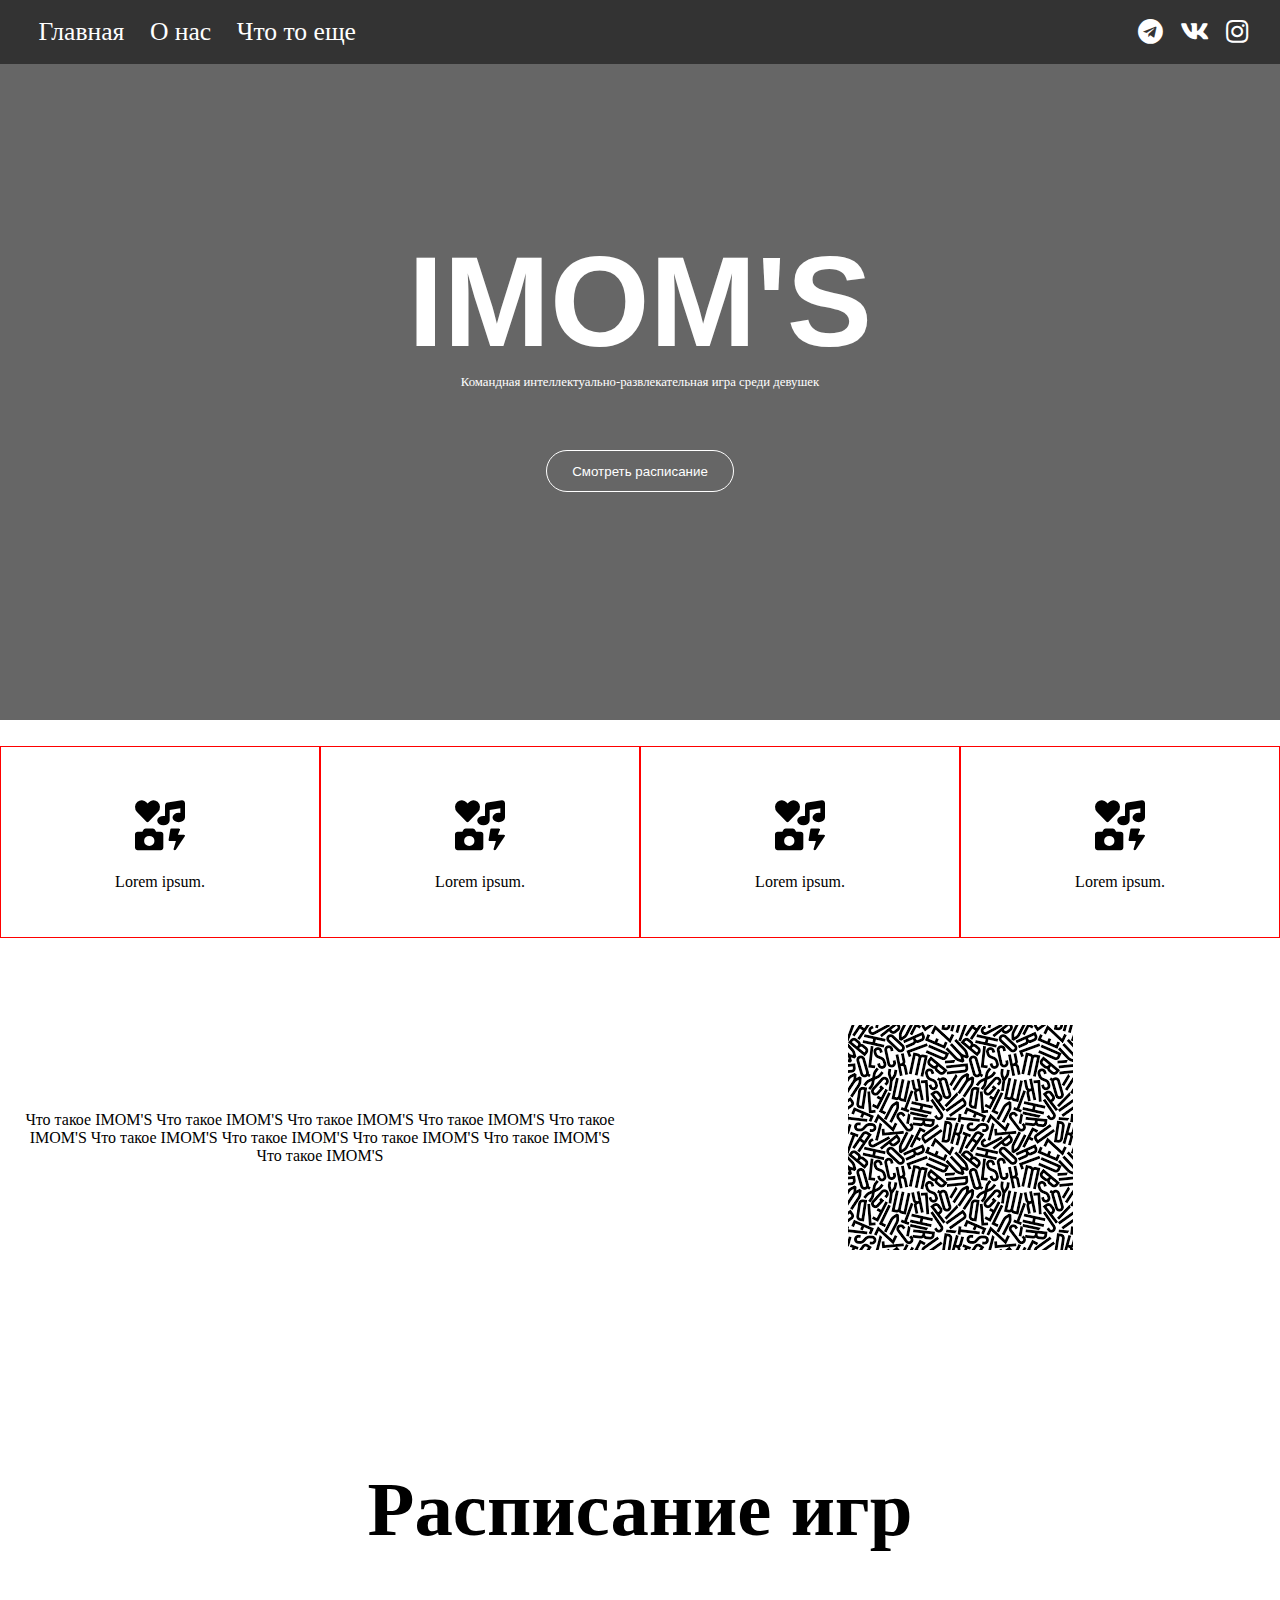
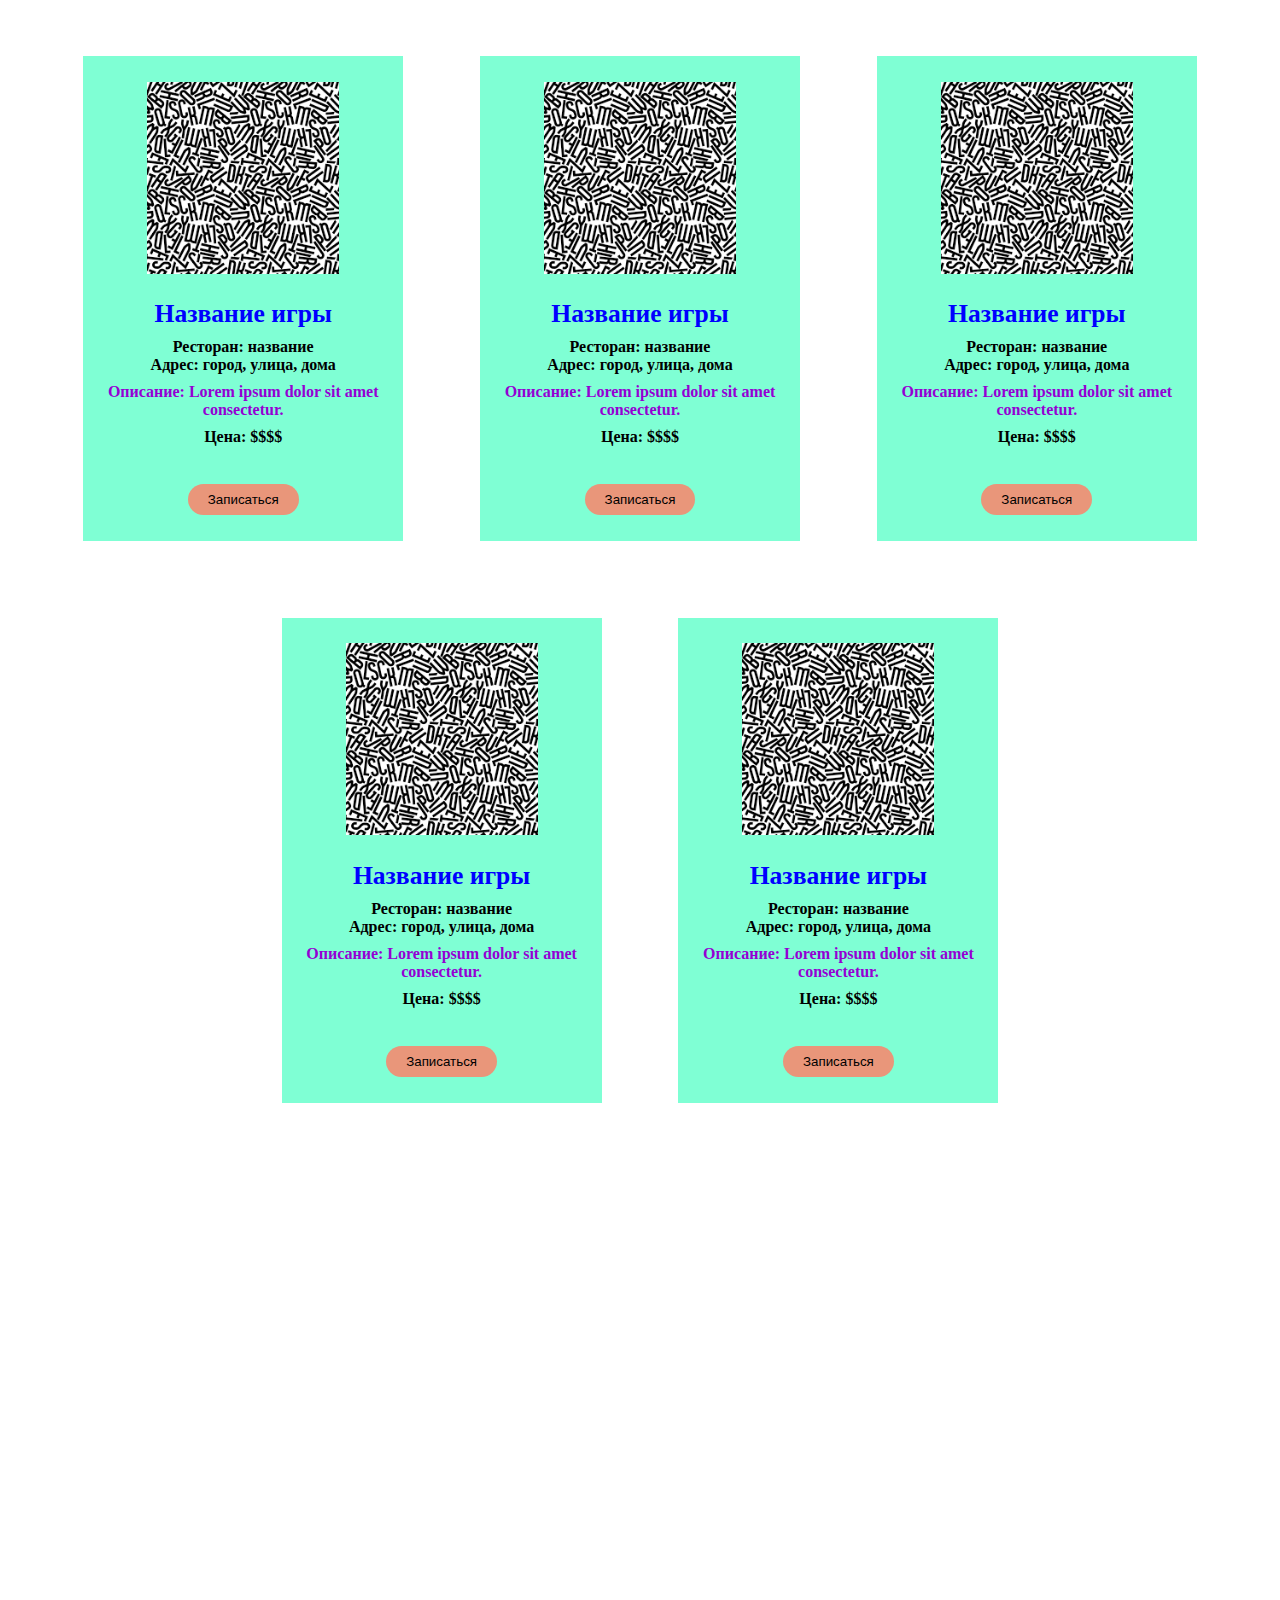
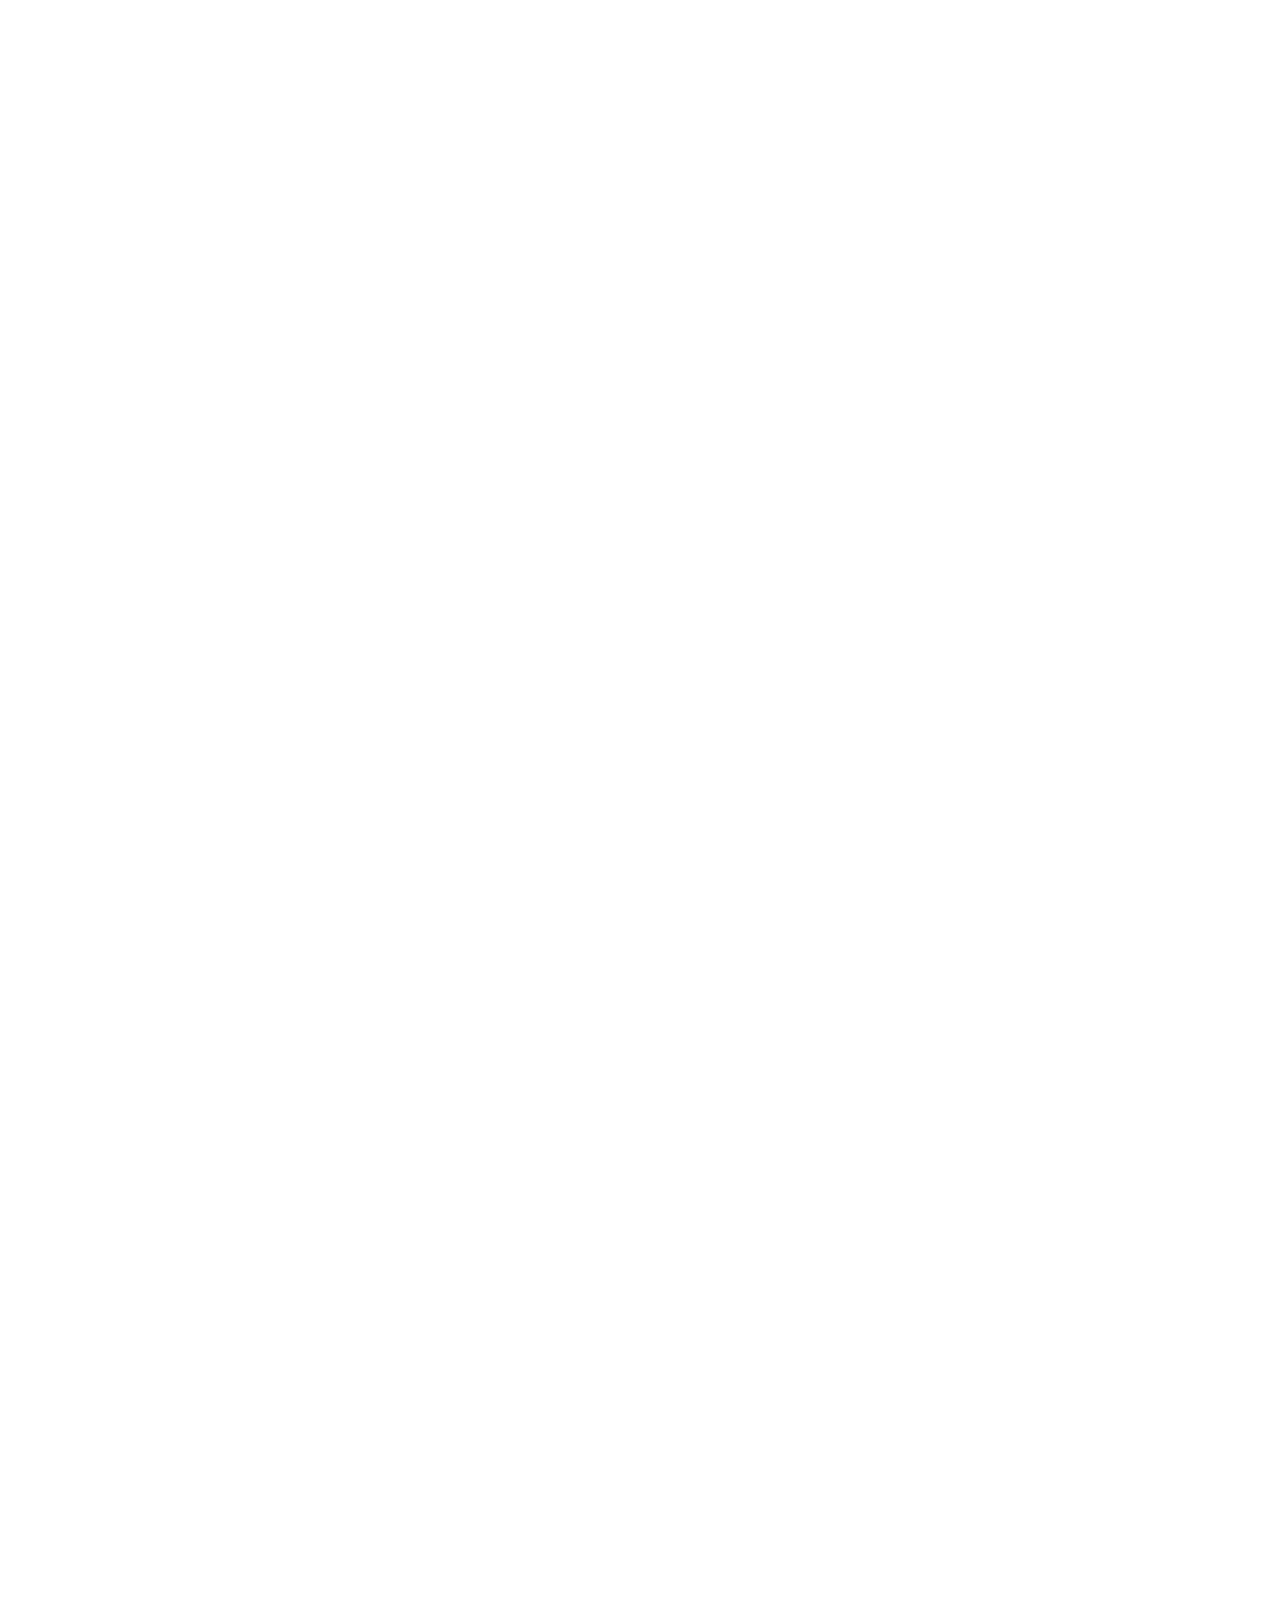
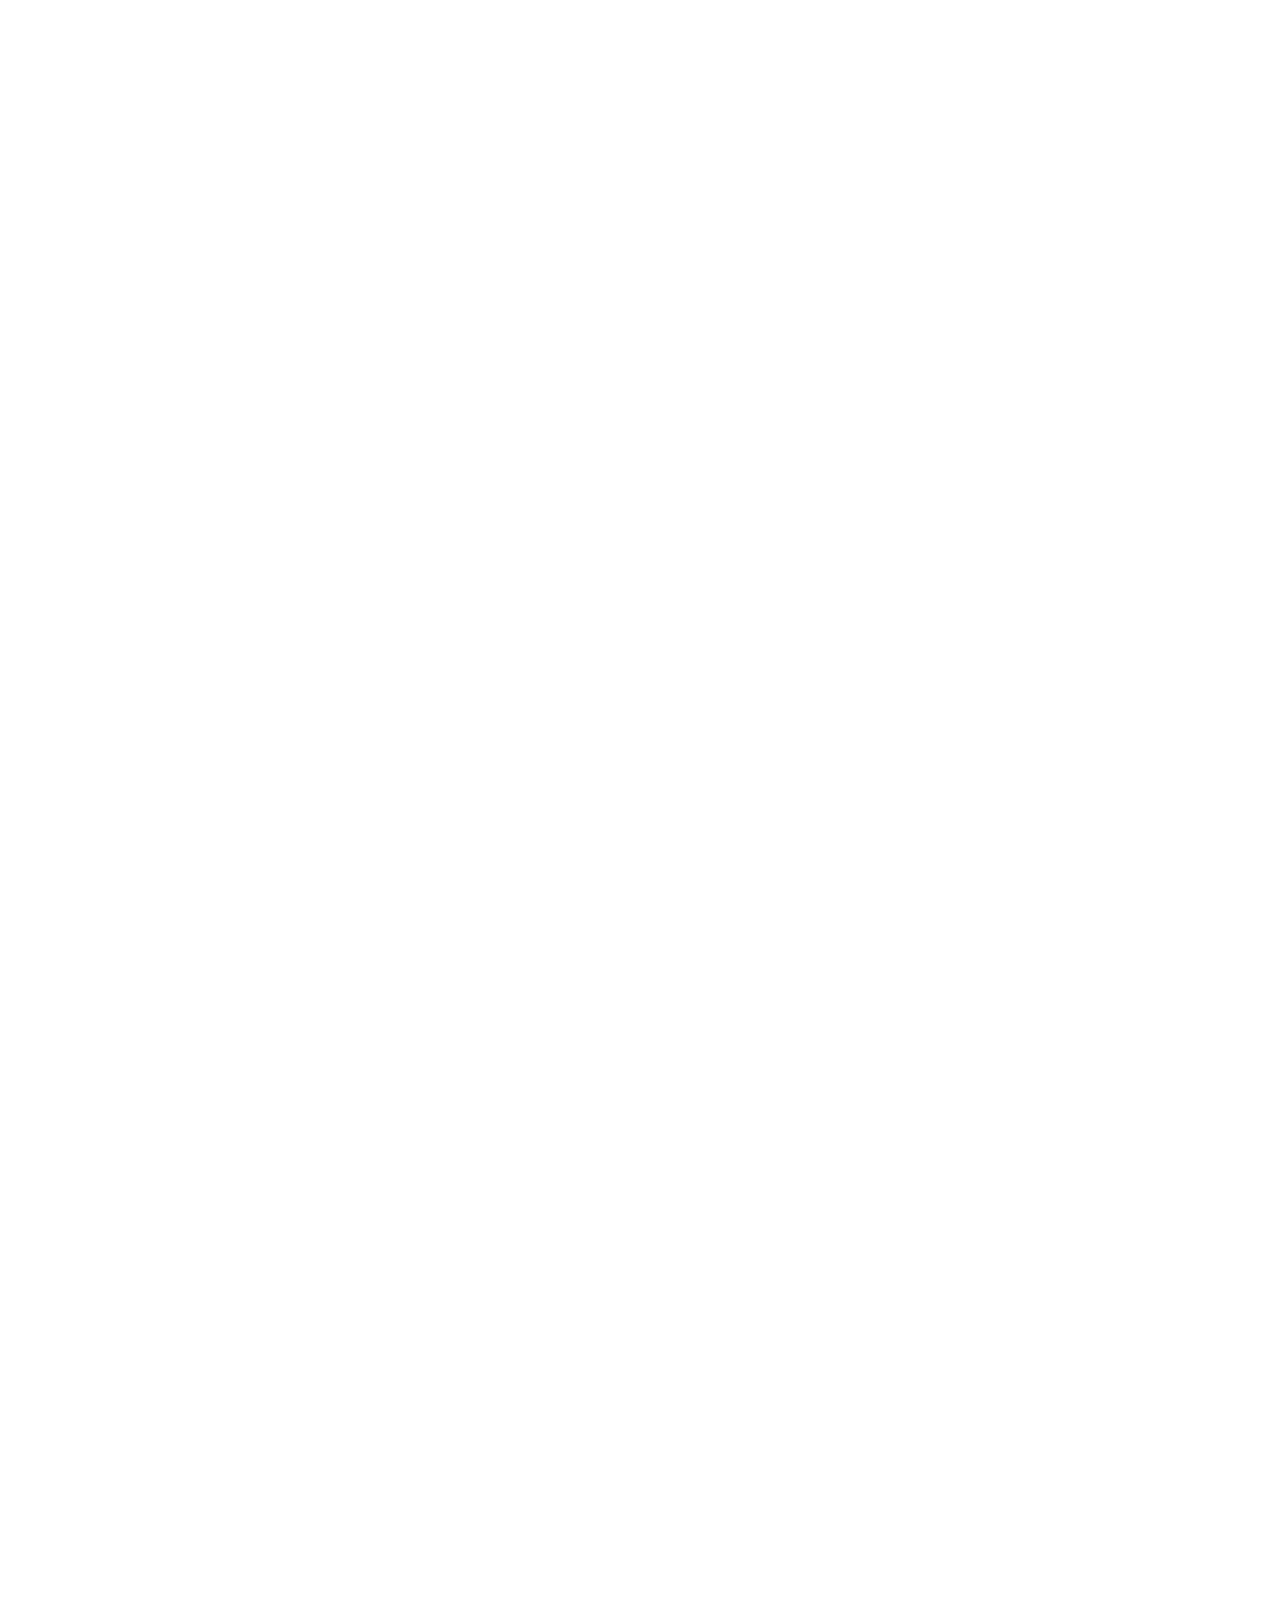
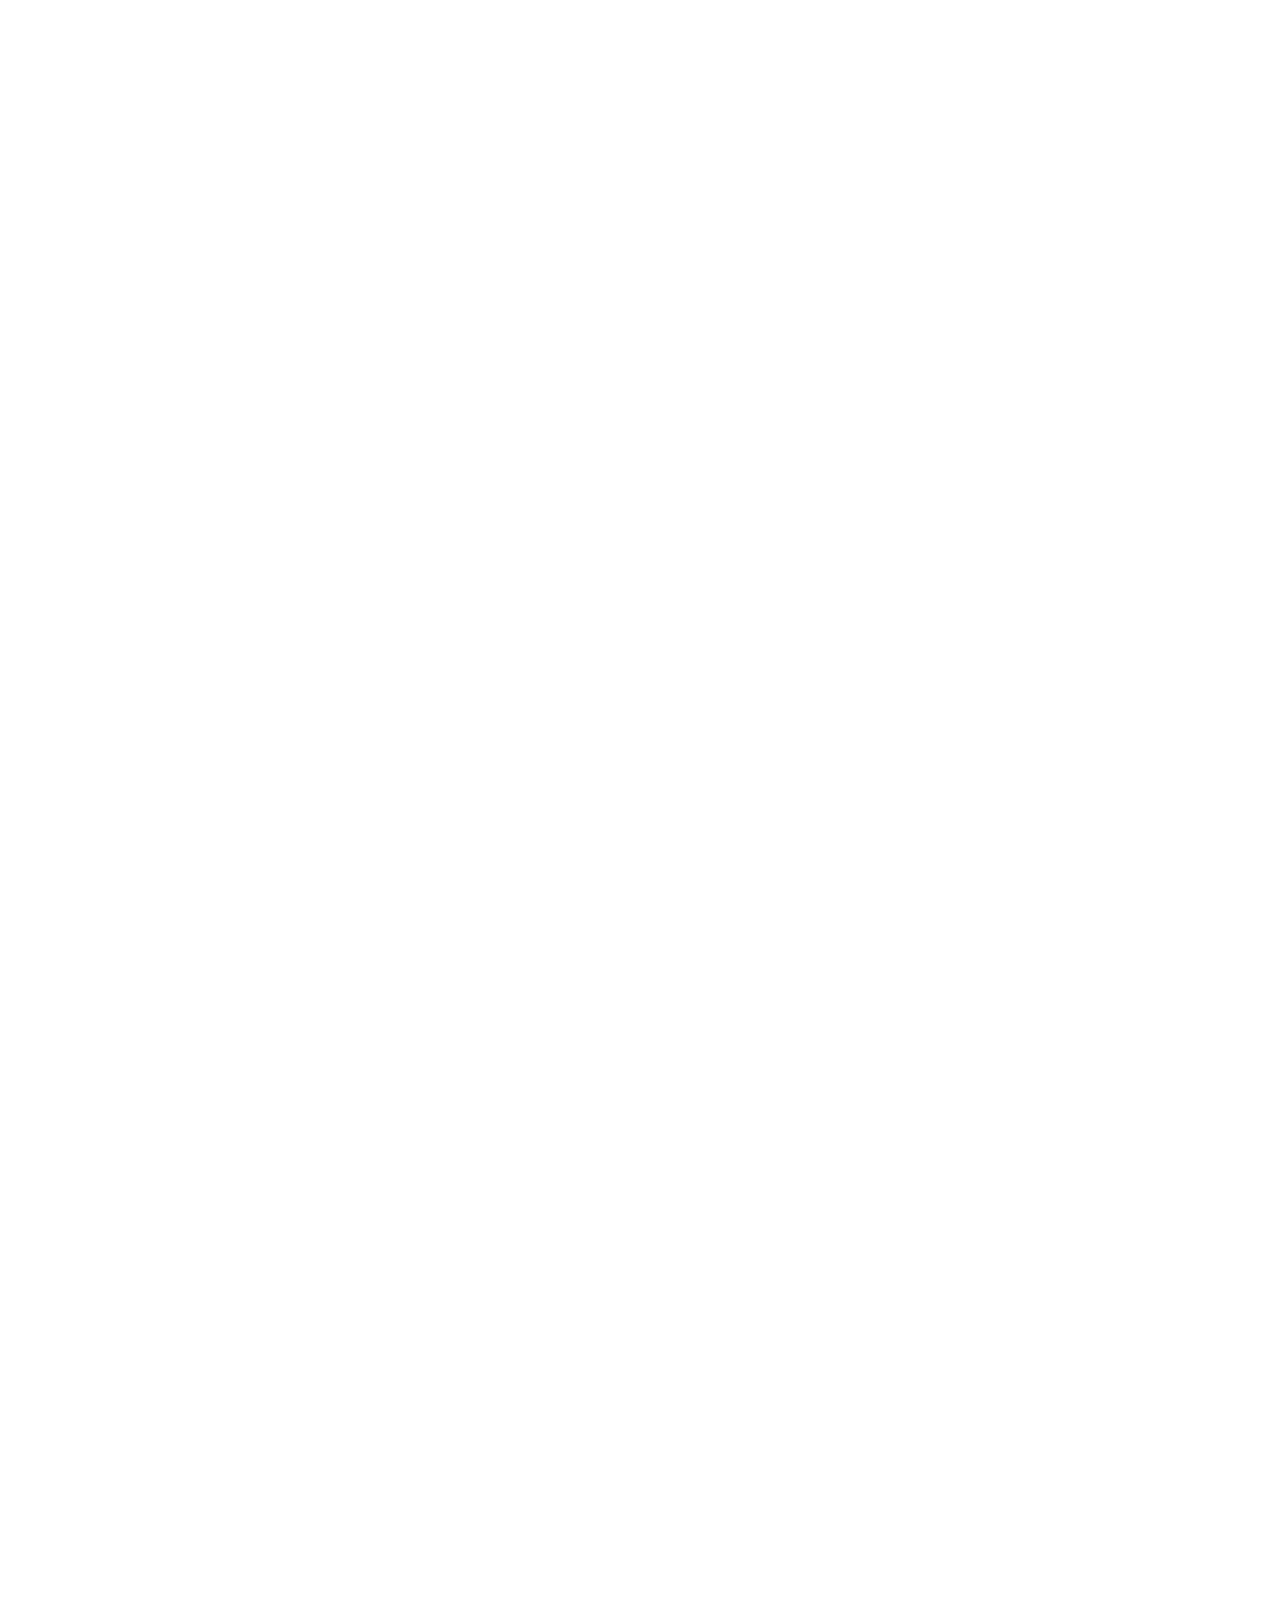
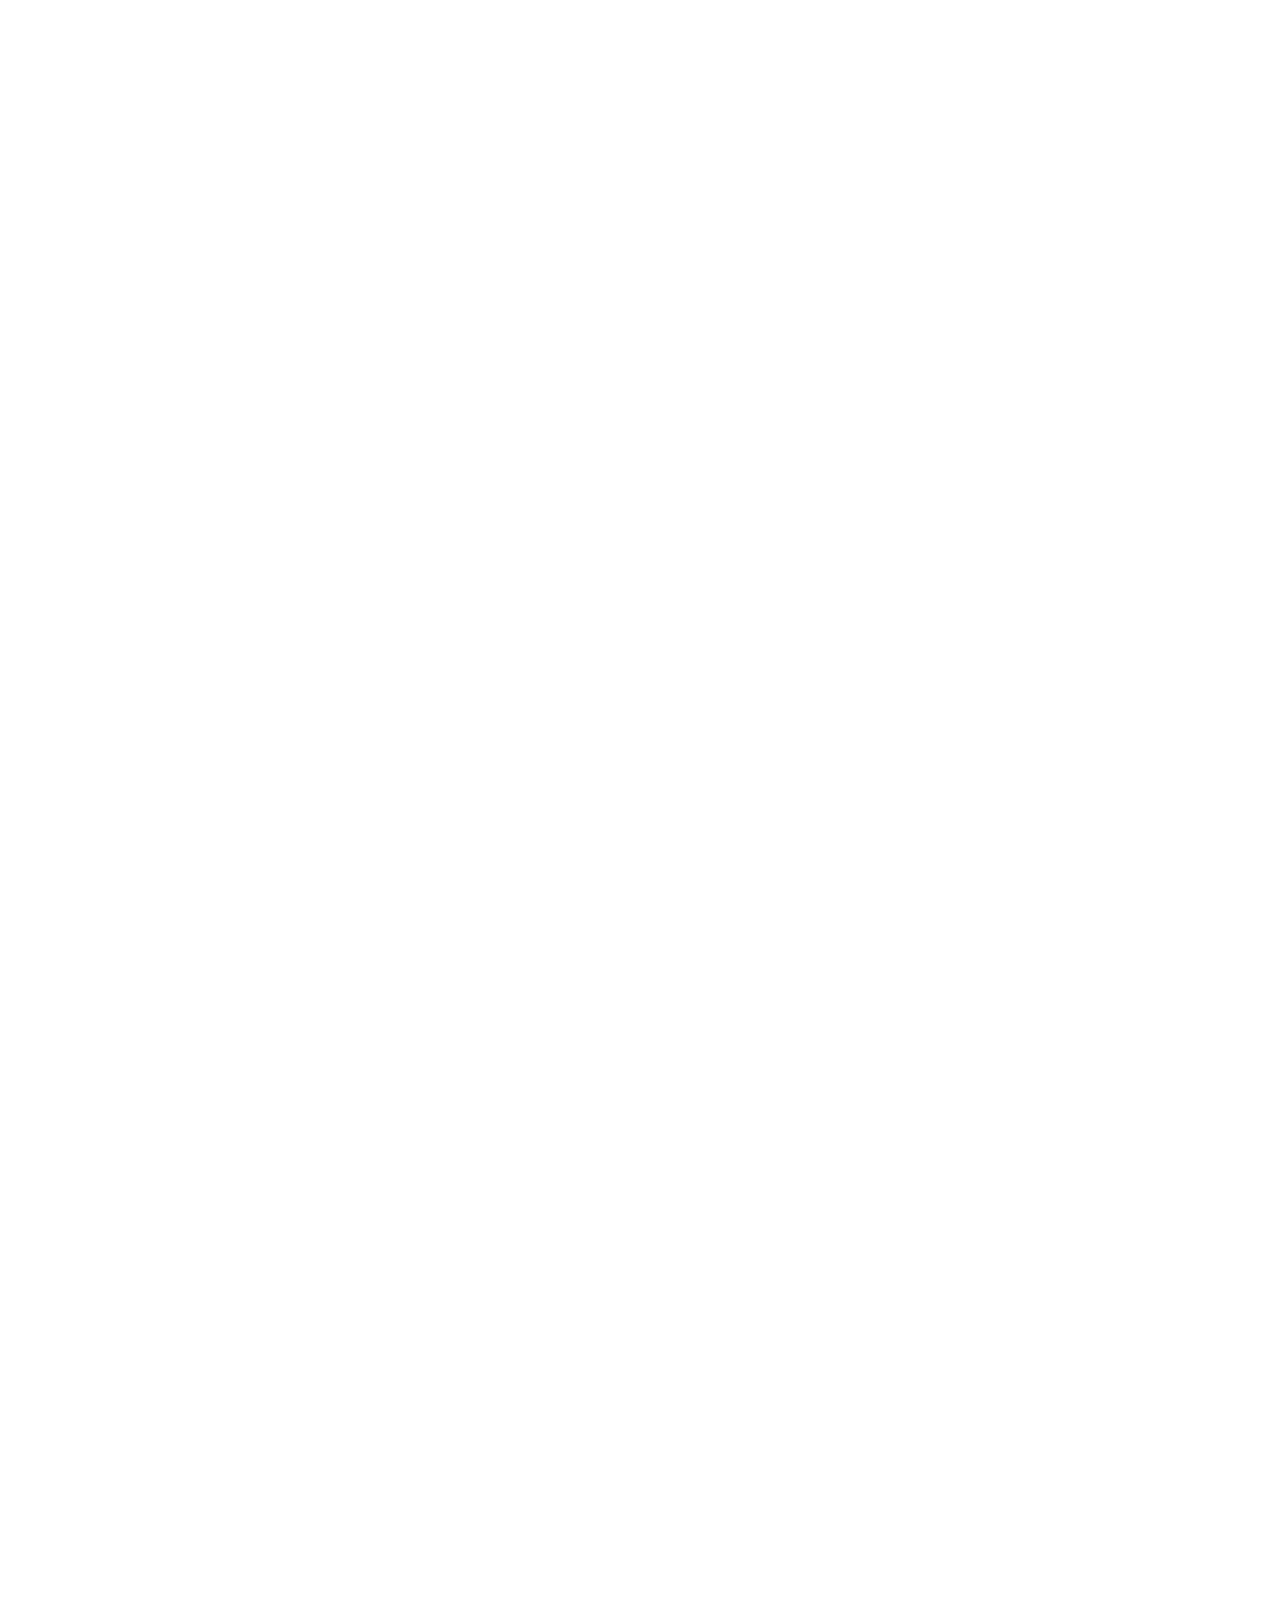
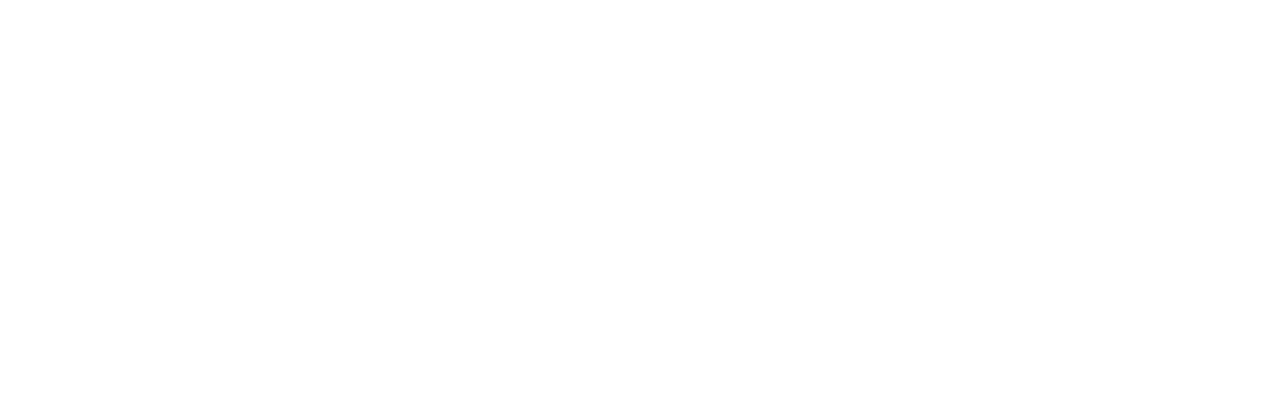
==== commit 2766834d: "Add files via upload" ====
--- a/IMOM/index.html
+++ b/IMOM/index.html
@@ -80,7 +80,16 @@
                     <p class="game-address">Адрес: город, улица, дома</p>
                     <p class="game-desc">Описание: Lorem ipsum dolor sit amet consectetur.</p>
                     <p class="game-price">Цена: $$$$</p>
-                    <button class="game-button">Записаться</button>
+                    <button class="game-button popup-link">Записаться</button>
+                </div>
+                <div class="game">
+                    <img src="123.png">
+                    <p class="game-name">Название игры</p>
+                    <p class="game-rest">Ресторан: название</p>
+                    <p class="game-address">Адрес: город, улица, дома</p>
+                    <p class="game-desc">Описание: Lorem ipsum dolor sit amet consectetur.</p>
+                    <p class="game-price">Цена: $$$$</p>
+                    <button class="game-button ">Записаться</button>
                 </div>
                 <div class="game">
                     <img src="123.png">
@@ -92,16 +101,7 @@
                     <button class="game-button">Записаться</button>
                 </div>
                 <div class="game">
-                    <img src="123.png">
-                    <p class="game-name">Название игры</p>
-                    <p class="game-rest">Ресторан: название</p>
-                    <p class="game-address">Адрес: город, улица, дома</p>
-                    <p class="game-desc">Описание: Lorem ipsum dolor sit amet consectetur.</p>
-                    <p class="game-price">Цена: $$$$</p>
-                    <button class="game-button">Записаться</button>
-                </div>
-                <div class="game">
-                    <img src="123.png">
+                    <img src="123.png"> 
                     <p class="game-name">Название игры</p>
                     <p class="game-rest">Ресторан: название</p>
                     <p class="game-address">Адрес: город, улица, дома</p>
@@ -124,7 +124,28 @@
 
 
 
-        
+        <div id="reg-form" class="popup">
+            <div class="popup-body">
+                <div class="popup-content">
+                    <a class="popup-close">&#10006</a> 
+                    <a class="reg-title"><h2>Зарегистрироваться на игру</h2></a>
+                    <form class="reg-form">
+                        <label for=""><h3>Название команды</h3>
+                            <input type="text" placeholder="Название команды">
+                        </label>
+                        <label for=""><h3>Имя капитана</h3> 
+                            <input type="text" placeholder="Имя">
+                        </label>
+                        <label for=""><h3>Номер телефона</h3>
+                            <input type="tel" placeholder="Номер">
+                        </label>
+
+                        <input type="submit" class="submit">
+                        
+                    </form>
+                </div>
+            </div>
+        </div>
         <script src="script.js"></script>
     </body>
 </html>
--- a/IMOM/styles.css
+++ b/IMOM/styles.css
@@ -175,6 +175,7 @@
 }
 
 .short-block i {
+
     padding-top: 18px;
 }
 .short-about p {
@@ -192,7 +193,6 @@
     }
 }
 /*  */
-
 .about {
     margin-top: 2vw;
     width: 100%;
@@ -200,7 +200,6 @@
     display: flex;
     flex-direction: row;
 }
-
 .about-desc {
     display: flex;
     justify-content: center;
@@ -242,7 +241,6 @@
     width: 100%;
     font-size: 6vw;
 }
-
 .game-table {
     margin-top: 5vw;
     display: flex;
@@ -278,6 +276,7 @@
     text-align: center;
 }
 .game-name {
+    font-size: 2vw;
     color: blue;
 }
 .game-rest {
@@ -303,4 +302,119 @@
     background-color: darkorchid;
 }
 
+
+
+
+
+
+
+
+
+
+/*  */
+.popup {
+    position: fixed;
+    width: 100%;
+    height: 100%;
+    background-color: rgba(0, 0, 0, .8);
+    top: 0;
+    left: 0;
+    display: flex;
+    flex-direction: column;
+    align-items: center;
+    justify-content: center;
+    visibility: hidden;
+    overflow-y: auto;
+    overflow-x: hidden;
+    transition: all .3s ease 0s;
+    transform: translate(0px, -100%);
+}
+.popup.open {
+    transform: translate(0, 0);
+    visibility: visible;
+}
+.reg-but {
+    cursor: pointer;
+    display: flex;
+    justify-content: center;
+    text-align: center;
+    font-size: 50px;
+}
+.popup-close {
+    cursor: pointer;
+    position: absolute;
+    top: 1vw;
+    right: 2vw;
+    font-size: 3vw;
+    color: #000;
+    text-decoration: none;
+}
+.popup-body {
+    position: relative;
+    height: 100%;
+    width: 50%;   
+    display: flex;
+    flex-direction: column;
+    align-items: center;
+    justify-content: center;
+}
+.popup-content {
+    position: relative;
+    width: 100%;
+    border: solid red 1px;
+    text-align: center;
+    background-color: #fff;
+    color: #000;
+    padding: 30px;
     
+}
+.popup-content h1 {
+    text-align: center;
+    padding: 0 20px;
+}
+.reg-form {
+    width: 100%;    
+    display: flex;
+    margin-top: 2vw;
+    flex-direction: column;
+    align-items: center;
+    justify-content: center;
+}
+.reg-form label {
+    /* border: solid red 1px; */
+    display: flex;
+    flex-direction: column;
+    align-items: center;
+    justify-content: center;
+    text-align: left;
+    width: 100%;
+    margin-top: 1vw;
+    margin-bottom: 2vw;
+    font-size: 1.5vw;
+}
+.reg-form input {
+    text-align: center;
+    border-radius: 5px;
+    font-size: 2vw;
+    border: solid 2px rgb(192, 192, 192);
+    height: 5vw;
+    width: 70%;
+}
+.reg-form input:focus {
+    outline: none;
+}
+@media only screen and (max-width: 450px) {
+    .popup-body {
+        width: 100%;
+    }
+    .reg-form label {
+        font-size: 4vw;
+    }
+    .reg-form input {
+        height: 10vw;
+        width: 100%;
+        font-size: 5vw;
+    }   
+}
+/*  */
+
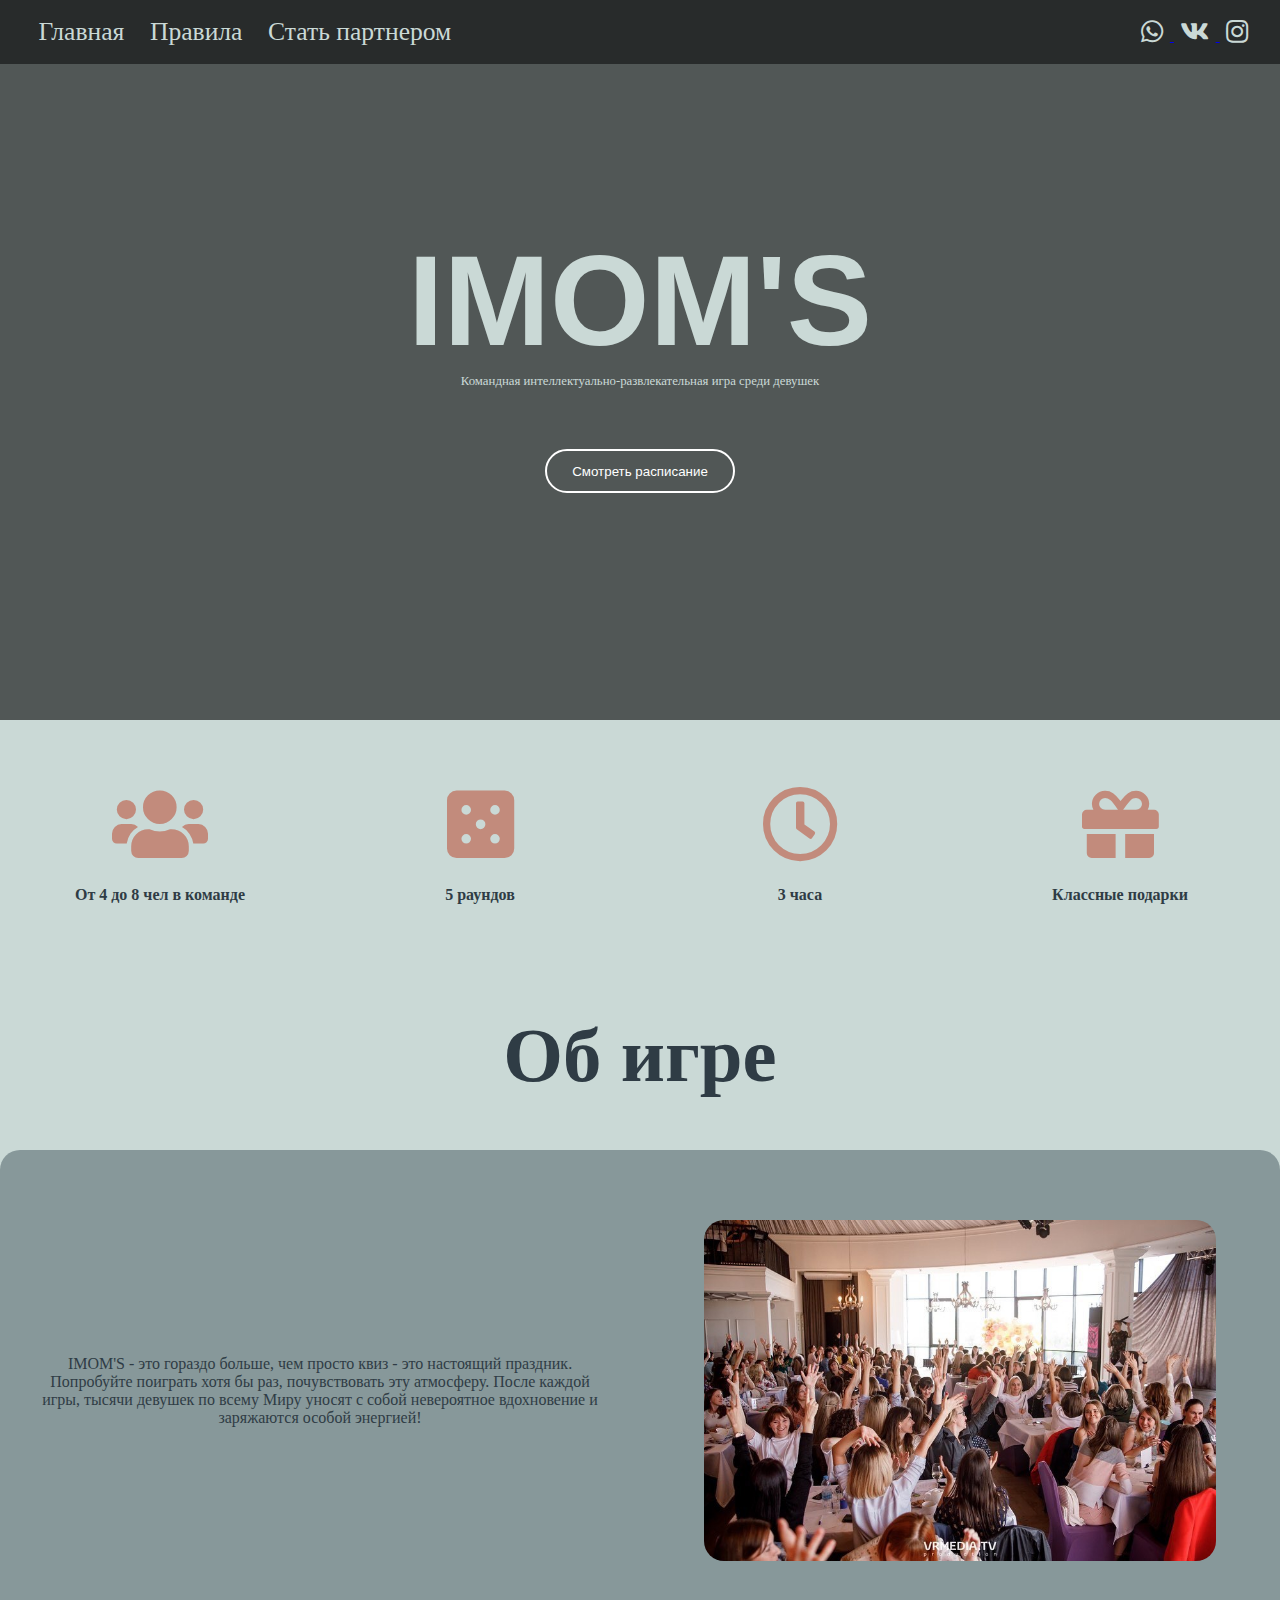
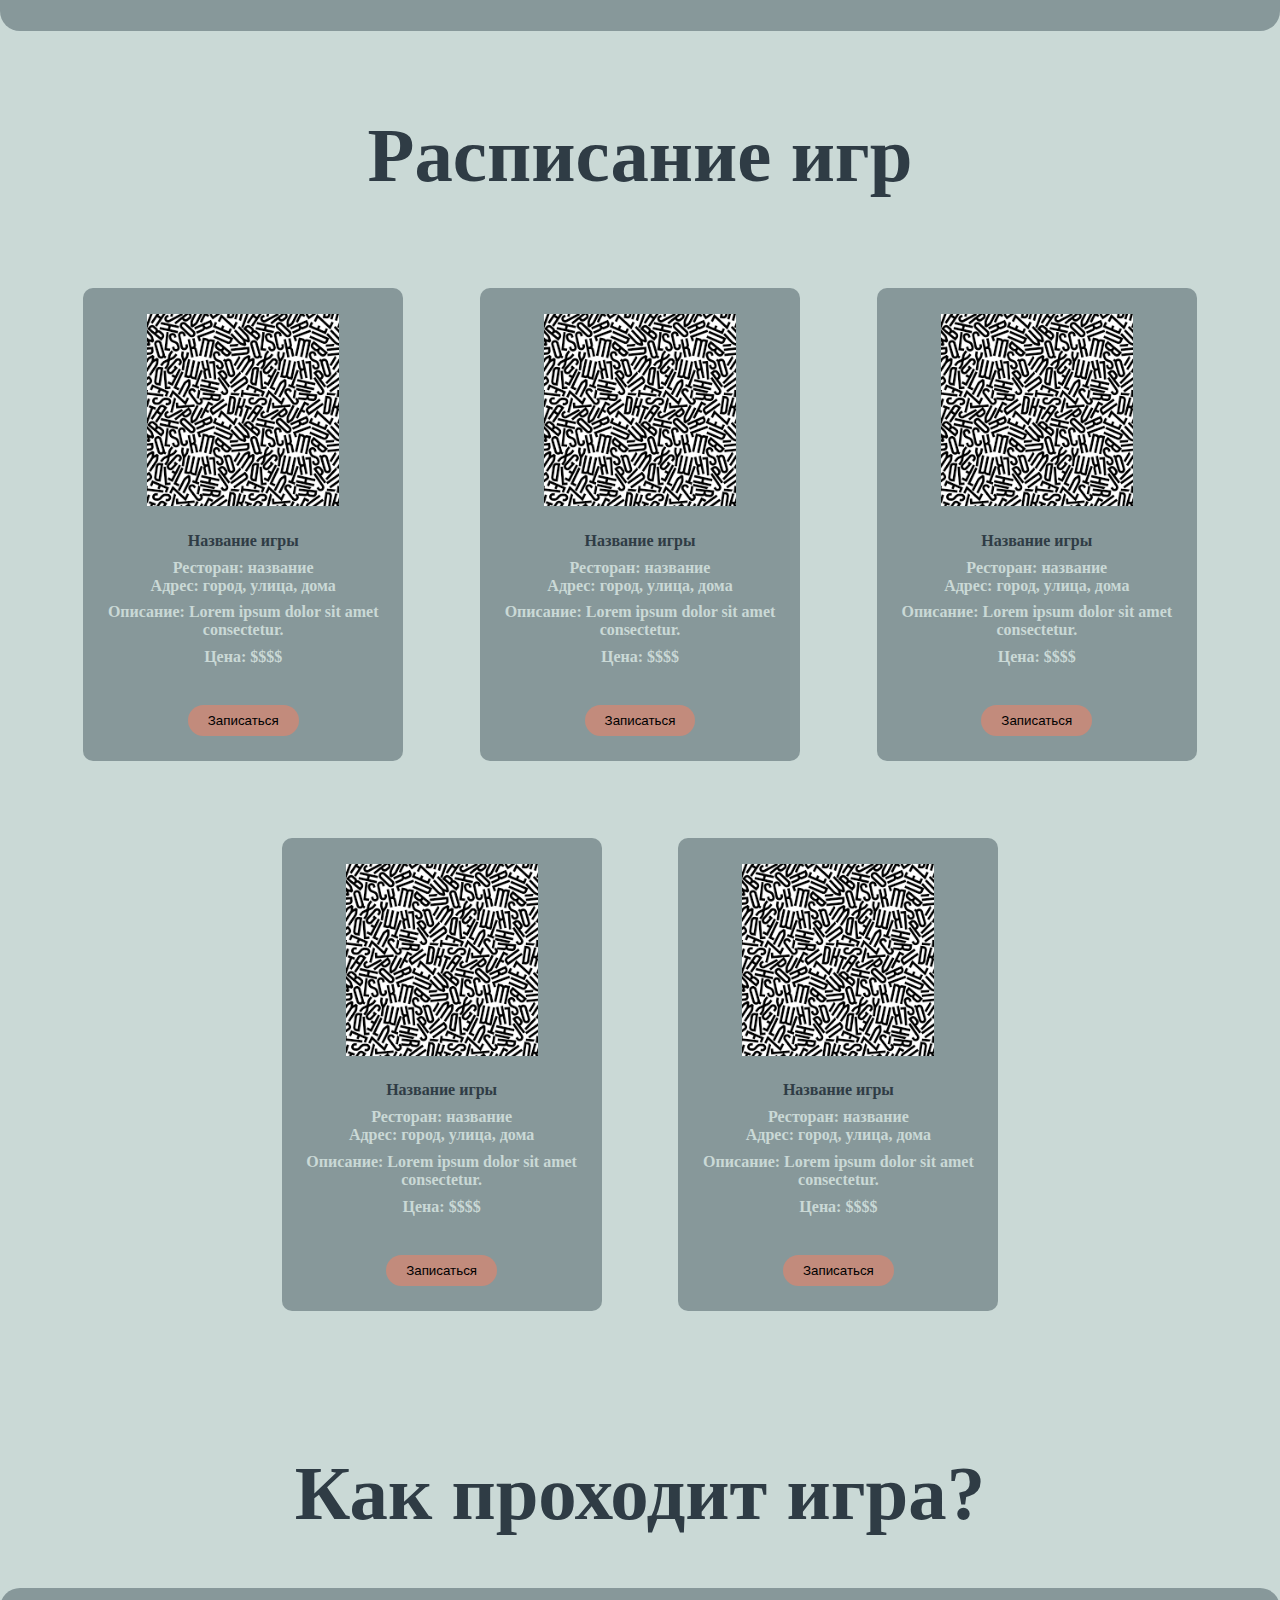
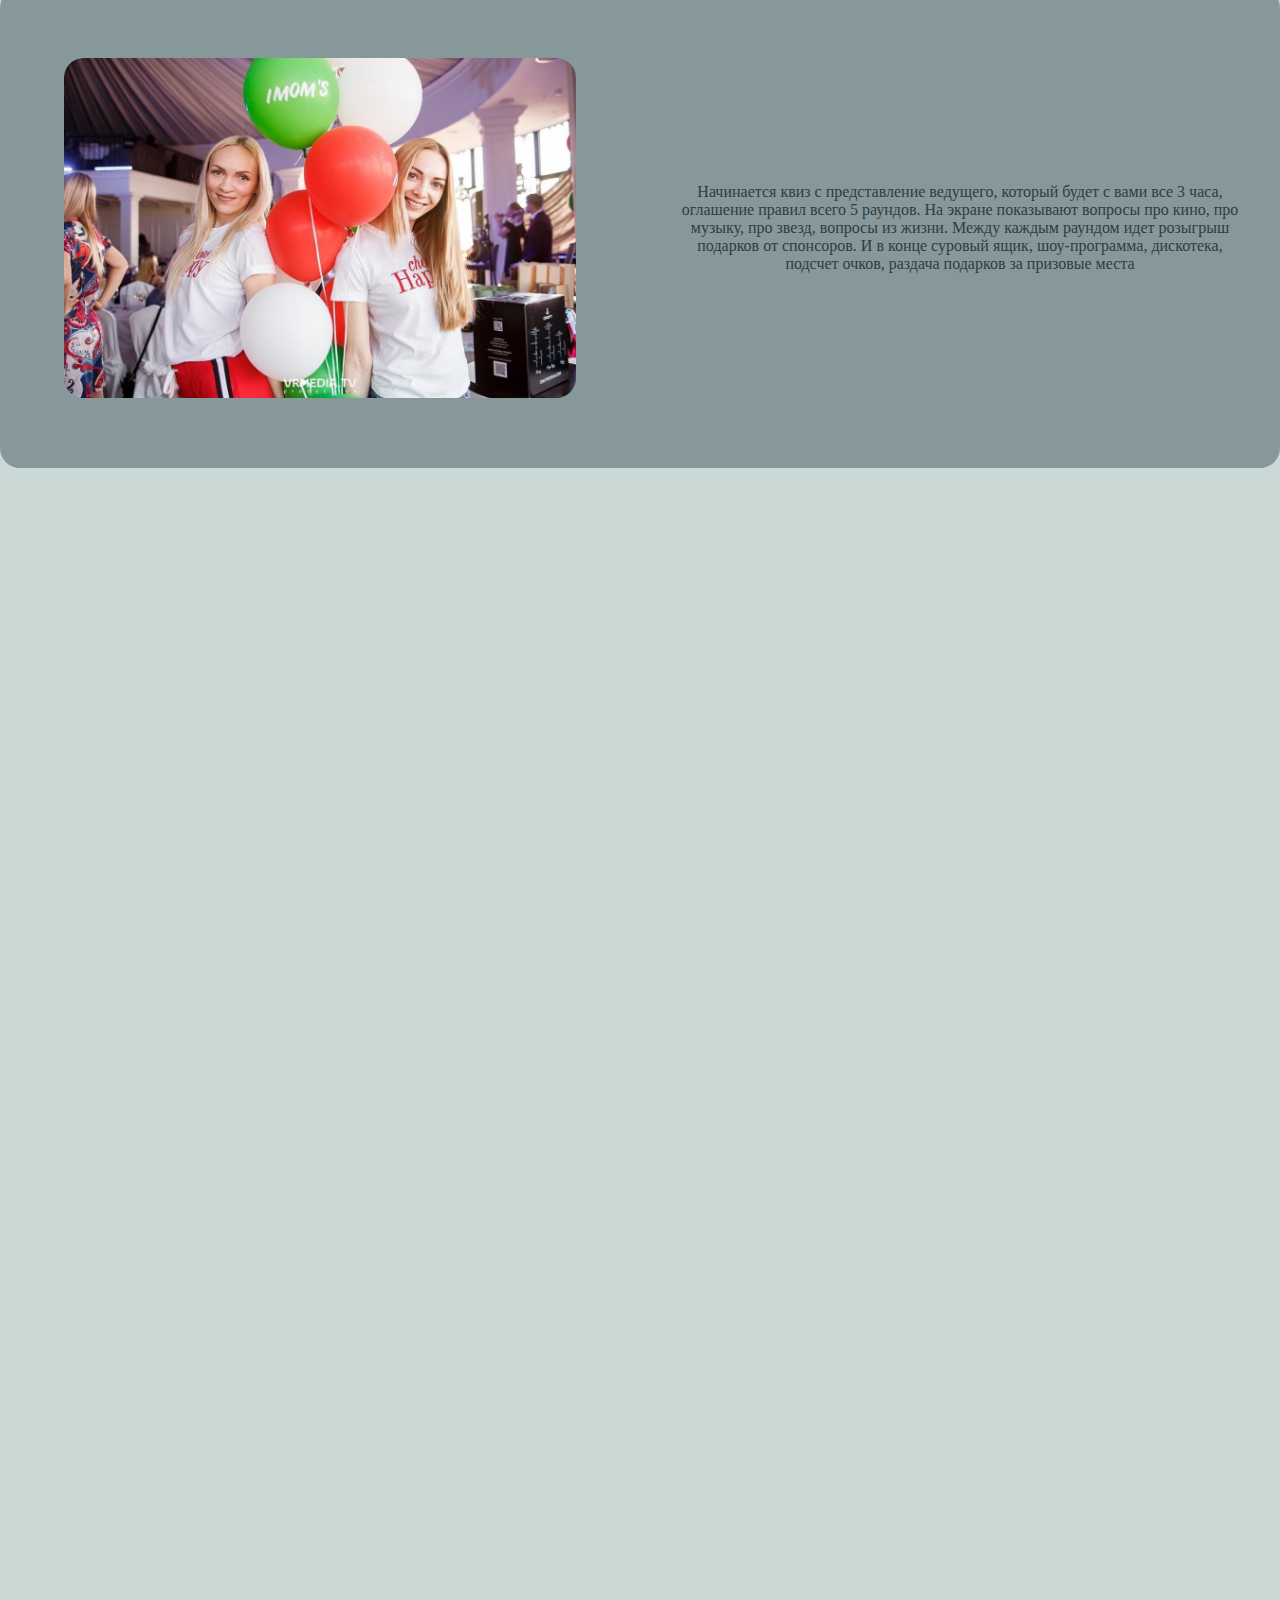
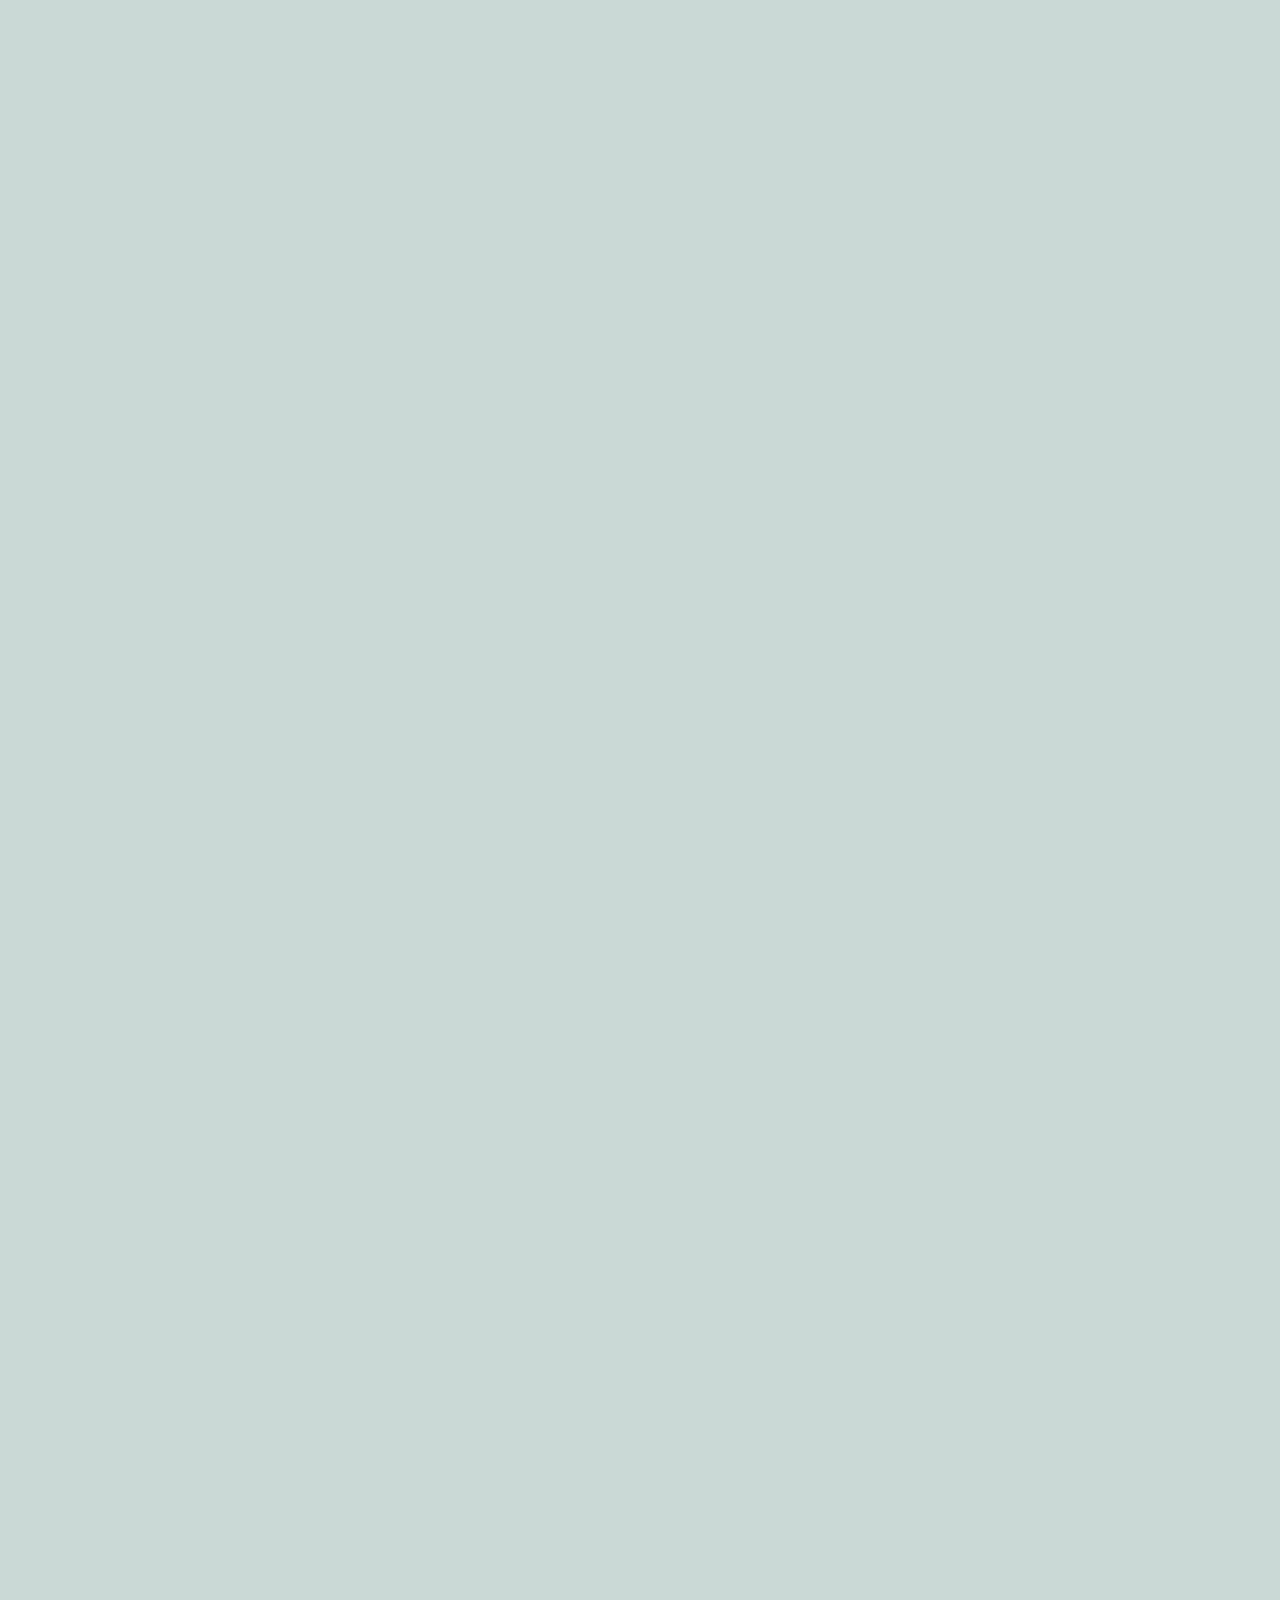
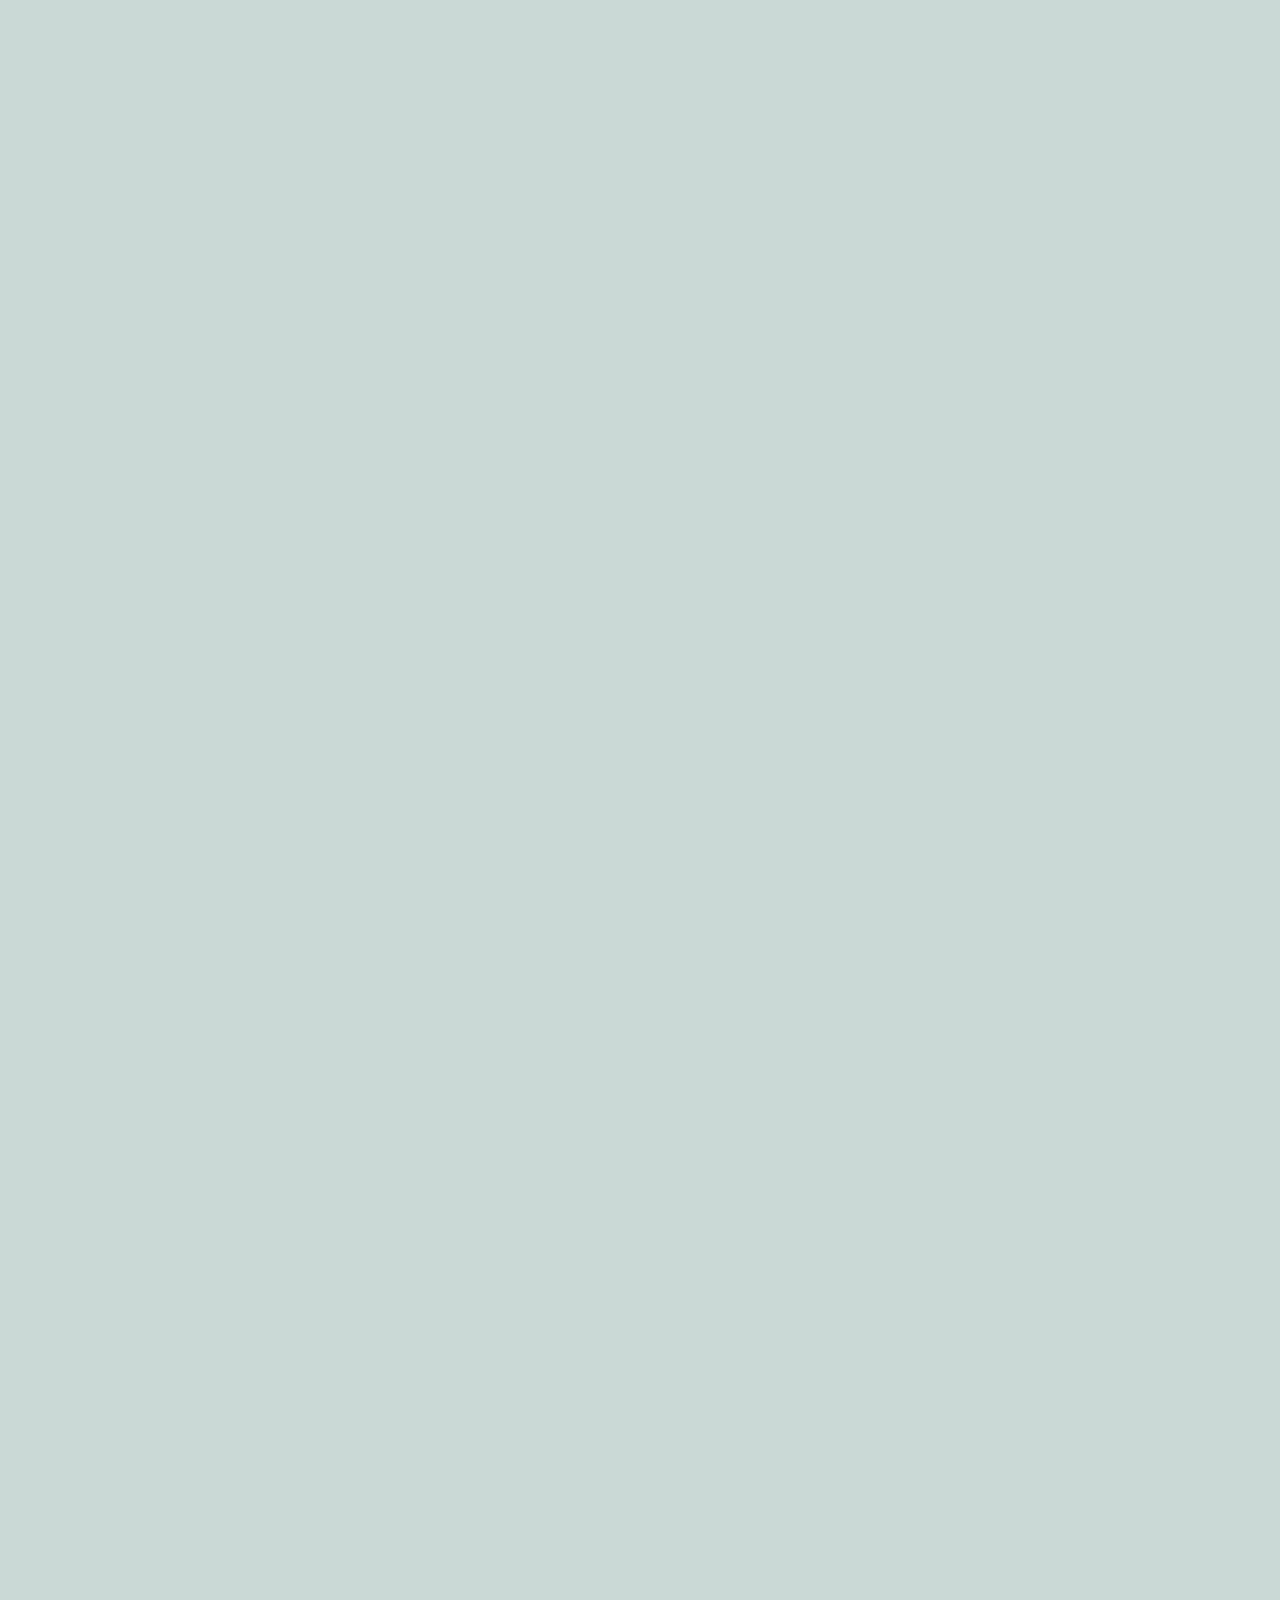
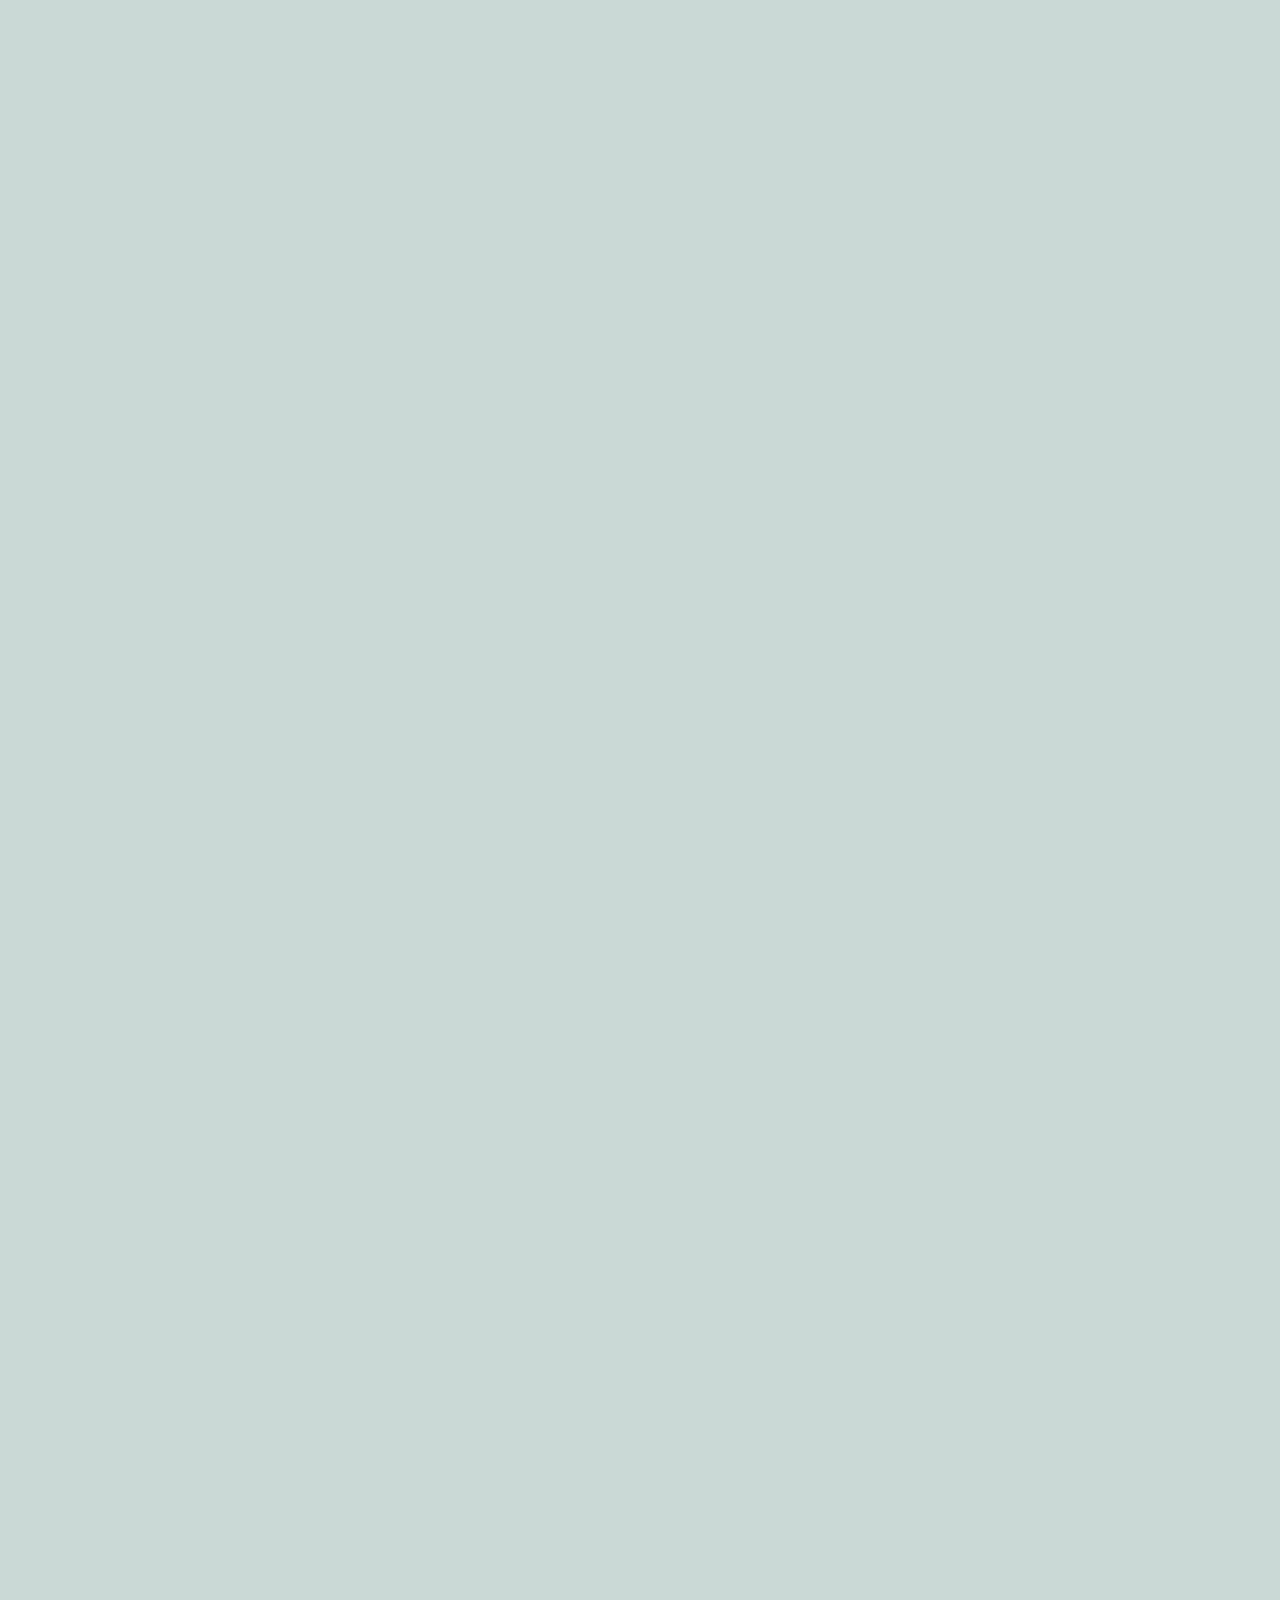
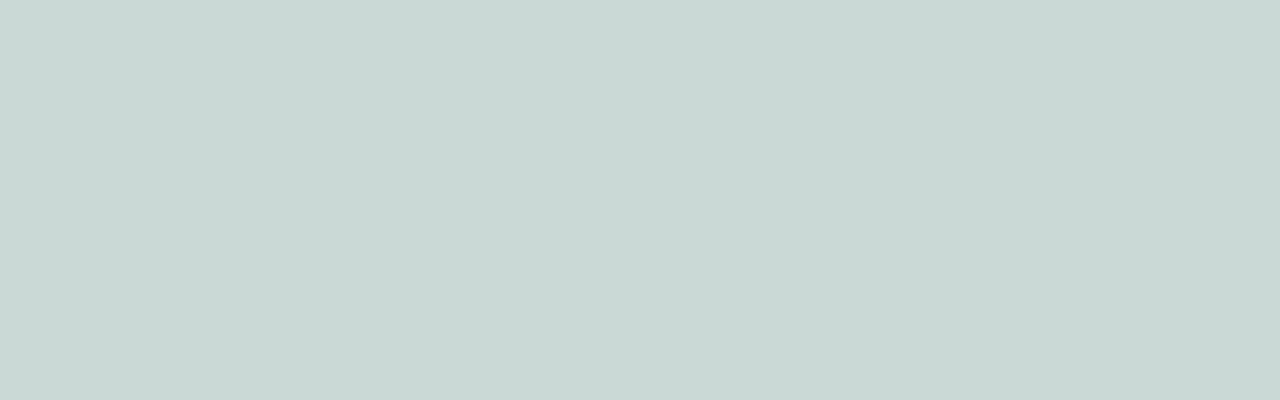
==== commit b1d663be: "Add files via upload" ====
--- a/IMOM/index.html
+++ b/IMOM/index.html
@@ -14,63 +14,75 @@
         <section class="navbar">
             <nav>
                 <ul>
-                    <li>
-                        <a href="#">Главная</a>
+                    <li class="go-to-main">
+                        <a>Главная</a>
                     </li>
                     <li>    
-                        <a href="#">О нас</a>
+                        <a class="go-to-rules">Правила</a>
                     </li>
                     <li>
-                        <a href="#">Что то еще</a>
+                        <a>Стать партнером</a>
                     </li>
                 </ul>
             </nav>
             <div class="social-media">
-                <i class="fab fa-telegram icon-cont"></i>
-                <i class="fab fa-vk icon-cont"></i>
-                <i class="fab fa-instagram icon-cont"></i>
+                <a href="https://wa.me/905340771143" target="_blank">
+                    <i class="fab fa-whatsapp icon-cont"></i>
+                </a>
+                
+
+                <a href="https://vk.com/imoms.antalya" target="_blank">
+                    <i class="fab fa-vk icon-cont"></i>
+                </a>
+                <a href="https://instagram.com/imoms_turkey?igshid=YmMyMTA2M2Y=" target="_blank">
+                    <i class="fab fa-instagram icon-cont"></i>
+                </a>
             </div>
         </section>
-        <section class="intro">
+
+        <section class="intro" id="main">
             <div class="back-video">
                 <video src="back-video-2.mp4" muted loop autoplay></video>
             </div>
             <div class="intro-content">
                 <h1>IMOM'S</h1>
                 <p>Командная интеллектуально-развлекательная игра среди девушек</p>
-                <button>Смотреть расписание</button>
+                <button class="go-to-timetable">Смотреть расписание</button>
             </div>
         </section>
 
         <section class="short-about">
             <div class="short-block">
-                <i class="fas fa-icons" style="font-size: 50px;"></i>
-                <p>Lorem ipsum.</p>
+                <i class="fas fa-users"></i></i>
+                <p>От 4 до 8 чел в команде</p>
             </div>
             <div class="short-block">
-                <i class="fas fa-icons" style="font-size: 50px;"></i>
-                <p>Lorem ipsum.</p>
+                <i class="fas fa-dice-five"></i>
+                <p>5 раундов</p>
             </div>
             <div class="short-block">
-                <i class="fas fa-icons" style="font-size: 50px;"></i>
-                <p>Lorem ipsum.</p>
+                <i class="far fa-clock"></i>
+                <p>3 часа</p>
             </div>
             <div class="short-block">
-                <i class="fas fa-icons" style="font-size: 50px;"></i>
-                <p>Lorem ipsum.</p>
+                <i class="fas fa-gift"></i>
+                <p>Классные подарки</p>
             </div>
         </section>
 
-        <section class="about">
-            <div class="about-desc">
-                <p>Что такое IMOM'S Что такое IMOM'S Что такое IMOM'S Что такое IMOM'S Что такое IMOM'S Что такое IMOM'S Что такое IMOM'S Что такое IMOM'S Что такое IMOM'S Что такое IMOM'S</p>
-            </div>
-            <div class="about-img">
-                <img src="123.png">
+        <section class="about" id="about">
+            <h1>Об игре</h1>
+            <div class="about-content">
+                <div class="about-desc">
+                    <p>IMOM'S - это гораздо больше, чем просто квиз - это настоящий праздник. Попробуйте поиграть хотя бы раз, почувствовать эту атмосферу. После каждой игры, тысячи девушек по всему Миру уносят с собой невероятное вдохновение и заряжаются особой энергией!</p>
+                </div>
+                <div class="about-img">
+                    <img src="about.JPG">
+                </div>
             </div>
         </section>
 
-        <section class="timetable">
+        <section class="timetable" id="timetable">
             <h1>Расписание игр</h1>
             <div class="game-table">
                 <div class="game">
@@ -89,7 +101,7 @@
                     <p class="game-address">Адрес: город, улица, дома</p>
                     <p class="game-desc">Описание: Lorem ipsum dolor sit amet consectetur.</p>
                     <p class="game-price">Цена: $$$$</p>
-                    <button class="game-button ">Записаться</button>
+                    <button class="game-button popup-link">Записаться</button>
                 </div>
                 <div class="game">
                     <img src="123.png">
@@ -98,7 +110,7 @@
                     <p class="game-address">Адрес: город, улица, дома</p>
                     <p class="game-desc">Описание: Lorem ipsum dolor sit amet consectetur.</p>
                     <p class="game-price">Цена: $$$$</p>
-                    <button class="game-button">Записаться</button>
+                    <button class="game-button popup-link">Записаться</button>
                 </div>
                 <div class="game">
                     <img src="123.png"> 
@@ -107,7 +119,7 @@
                     <p class="game-address">Адрес: город, улица, дома</p>
                     <p class="game-desc">Описание: Lorem ipsum dolor sit amet consectetur.</p>
                     <p class="game-price">Цена: $$$$</p>
-                    <button class="game-button">Записаться</button>
+                    <button class="game-button popup-link">Записаться</button>
                 </div>
                 <div class="game">
                     <img src="123.png">
@@ -116,7 +128,19 @@
                     <p class="game-address">Адрес: город, улица, дома</p>
                     <p class="game-desc">Описание: Lorem ipsum dolor sit amet consectetur.</p>
                     <p class="game-price">Цена: $$$$</p>
-                    <button class="game-button">Записаться</button>
+                    <button class="game-button popup-link">Записаться</button>
+                </div>
+            </div>
+        </section>
+
+        <section class="rules" id="rules">
+            <h1>Как проходит игра?</h1>
+            <div class="rules-content">
+                <div class="rules-img">
+                    <img src="rules.JPG">
+                </div>
+                <div class="rules-desc">
+                    <p>Начинается квиз с представление ведущего, который будет с вами все 3 часа, оглашение правил всего 5 раундов. На экране показывают вопросы про кино, про музыку, про звезд, вопросы из жизни. Между каждым раундом идет розыгрыш подарков от спонсоров. И в конце суровый ящик, шоу-программа, дискотека, подсчет очков, раздача подарков за призовые места</p>
                 </div>
             </div>
         </section>
@@ -129,7 +153,7 @@
                 <div class="popup-content">
                     <a class="popup-close">&#10006</a> 
                     <a class="reg-title"><h2>Зарегистрироваться на игру</h2></a>
-                    <form class="reg-form">
+                    <form action="" class="reg-form">
                         <label for=""><h3>Название команды</h3>
                             <input type="text" placeholder="Название команды">
                         </label>
@@ -146,6 +170,9 @@
                 </div>
             </div>
         </div>
+
+
+
         <script src="script.js"></script>
     </body>
 </html>
--- a/IMOM/styles.css
+++ b/IMOM/styles.css
@@ -5,19 +5,28 @@
     box-sizing: border-box;
 }
 ::-webkit-scrollbar {
-    width: 0;
-  }
+    background-color: transparent;
+    width: 5px;
+}
+::-webkit-scrollbar-thumb {
+    background: #2f3c45;
+    border-radius: 10px;
+    
+}
 body {
+    overflow: overlay;
     height: 10000px;
-}
-
+    background-color: #cad9d6;
+}
+body.lock {
+    overflow: hidden;
+}
 
 /*  */
 .navbar {
     position: absolute;
     z-index: 3;
-    top: 0;
-    left: 0;
+    top: 0;left: 0;
     background: rgba(0, 0, 0, 0.5);
     width: 100%;
     height: 5vw;
@@ -26,23 +35,26 @@
     align-items: center;
 }
 .navbar ul {
+    display: flex;
+}
+.navbar ul li {
     list-style: none;
-    display: flex;
-}
-.navbar li {
+    cursor: pointer;
     margin: 0 1vw;
 }
 .navbar ul:first-child {
     margin-left: 2vw;
 }
 .navbar li a {
+    position: relative;
     text-decoration: none;
     font-size: 2vw;
-    color: #fff;
+    color: #cad9d6
 }
 
 .social-media i {
-    color: white;
+    position: relative;
+    color: #cad9d6;
     font-size: 2vw;
     margin: 0 .5vw;
     cursor: pointer;
@@ -85,15 +97,17 @@
     justify-content: center;
     align-items: center;
     color: #fff;
-    z-index: 3;
+    z-index: 2;
 }
 .intro-content h1 {
     font-family: 'Pecita', sans-serif;
     font-size: 10vw;
     text-align: center;
     cursor: default;
+    color: #cad9d6;
 }
 .intro-content p {
+    color: #cad9d6;
     font-size: 1vw;
     text-align: center;
 }
@@ -104,7 +118,7 @@
     text-decoration: none;
     display: inline-block;
     background-color: rgba(255, 255, 255, 0);
-    border: solid 1px white;
+    border: solid 2px white;
     border-radius: 3vw;
     color: white;
     cursor: pointer;
@@ -142,13 +156,17 @@
     }
 
     .intro {
-        background-image: url("123.png");
+        background-image: url("check.JPG");
+        background-position: center;
     }  
     .back-video {
         visibility: hidden;
+        position: absolute;
+        z-index: -100;
+        top: 0;left: 0;
     } 
     .intro-content h1 {
-        font-size: 20vw;
+        font-size: 25vw;
     }
 
     .intro-content p {
@@ -166,41 +184,67 @@
 .short-block {
     height: 100%;
     width: 25%;
-    border: solid 1px red;
+    /* border: solid 1px red; */
     display: flex;
     justify-content: center;
     align-items: center;
     flex-direction: column;
     margin-top: 2vw;
+    
 }
 
 .short-block i {
-
+    font-size: 6vw;
     padding-top: 18px;
+    color: #c28b7c;
 }
 .short-about p {
     padding: 10px;
+    font-weight: 600;
     margin-top: 1vw;
+    color: #2f3c45;
+    text-align: center;
 }
 @media screen and (max-width: 450px) {
     .short-about {
         height: 120vw;
-        flex-direction: column;
+        flex-wrap: wrap;
     }
     .short-block {
-        height: 25%;
-        width: 100%;
-    }
-}
-/*  */
+        height: 50%;
+        width: 50%;
+    }
+    .short-block i{
+        font-size: 12vw;
+    }
+}
+/*  */
+.about h1 {
+    color: #2f3c45;
+    text-align: center;
+    width: 100%;
+    font-size: 6vw;
+}
 .about {
-    margin-top: 2vw;
-    width: 100%;
-    height: 400px;
-    display: flex;
+    margin-top: 100px;
+    width: 100%;
+    height: 600px;
+    
+}
+.about-content {
+    background-color: #63767aa7;
+    border-radius: 20px;
+
+    margin-top: 50px;
+    padding: 50px 0;
+    width: 100%;
+    display: flex;
+    justify-content: center;
+    align-items: center;
     flex-direction: row;
 }
 .about-desc {
+    margin: 20px 0;
     display: flex;
     justify-content: center;
     align-items: center;
@@ -208,23 +252,34 @@
     width: 50%;
 }
 .about-desc p {
-    padding: 0 20px;
+    color: #2f3c45;
+    padding: 0 40px;
     text-align: center;
 }
 .about-img {
+    margin: 20px 0;
     display: flex;
     justify-content: center;
     align-items: center;
     height: 100%;
     width: 50%;
 }
+.about-img img {
+    max-width: 80%;
+    border-radius: 20px;
+}   
 @media screen and (max-width: 450px) {
-    .about {
+    
+    .about h1 {
+        font-size: 10vw;
+    }
+    .about-content {
         flex-direction: column;
     }
     .about-desc {
         height: 50%;
         width: 100%;
+        margin-bottom: 20px;
     }
     .about-img {
         height: 50%;
@@ -233,31 +288,36 @@
 }
 /*  */
 .timetable {
-    margin-top: 10vw;
+    margin-top: 100px;
     width: 100%;
 }
 .timetable h1 {
+    color: #2f3c45;
     text-align: center;
     width: 100%;
     font-size: 6vw;
 }
 .game-table {
-    margin-top: 5vw;
+    margin-top: 50px;
     display: flex;
     justify-content: center;
     flex-wrap: wrap;
 }
 .game {
-    background-color: aquamarine;
+    border-radius: 10px;
+    background-color: #63767aa7;
     width: 25%;
     height: 25%;
-    margin: 3vw;
+    margin: 3vw;    
     display: flex;
     justify-content: center;
     align-items: center;
     flex-direction: column;
 }
 @media screen and (max-width: 450px) {
+    .timetable h1 {
+        font-size: 10vw;
+    }
     .game {
         width: 80%;
     }
@@ -274,20 +334,26 @@
     padding: 0 1vw;
     font-weight: 600;
     text-align: center;
+    
 }
 .game-name {
-    font-size: 2vw;
-    color: blue;
+    /* font-size: 2vw; */
+    color: #2f3c45;
 }
 .game-rest {
     margin-top: 0.7vw;
+    color: #cad9d6;
+}
+.game-address {
+    color: #cad9d6;
 }
 .game-desc {
     margin-top: 0.7vw;
-    color:darkviolet;
+    color: #cad9d6;
 }
 .game-price {
     margin-top: 0.7vw;
+    color: #cad9d6;
 }
 .game-button {
     border: none;
@@ -295,12 +361,94 @@
     cursor: pointer;
     margin-top: 3vw;
     margin-bottom: 2vw;
-    background-color:darksalmon;
+    background-color: #c28b7c;
+    
     border-radius: 20px;
 }
 .game-button:hover {
-    background-color: darkorchid;
-}
+    background-color: #c69e93;
+}
+
+/*  */
+.rules h1 {
+    color: #2f3c45;
+    text-align: center;
+    width: 100%;
+    font-size: 6vw;
+}
+.rules {
+    margin-top: 100px;
+    width: 100%;
+    height: 600px;
+    
+}
+.rules-content {
+    background-color: #63767aa7;
+    border-radius: 20px;
+
+    margin-top: 50px;
+    padding: 50px 0;
+    width: 100%;
+    display: flex;
+    justify-content: center;
+    align-items: center;
+    flex-direction: row;
+}
+.rules-desc {
+    margin: 20px 0;
+    display: flex;
+    justify-content: center;
+    align-items: center;
+    height: 100%;
+    width: 50%;
+}
+.rules-desc p {
+    color: #2f3c45;
+    padding: 0 40px;
+    text-align: center;
+}
+.rules-img {
+    margin: 20px 0;
+    display: flex;
+    justify-content: center;
+    align-items: center;
+    height: 100%;
+    width: 50%;
+}
+.rules-img img {
+    border-radius: 20px;
+    max-width: 80%;
+}   
+
+@media screen and (max-width: 450px) {
+    
+    .rules h1 {
+        font-size: 10vw;
+    }
+    .rules-content {
+        flex-direction: column;
+    }
+    .rules-desc {
+        height: 50%;
+        width: 100%;
+        margin-bottom: 20px;
+    }
+    .rules-img {
+        height: 50%;
+        width: 100%;
+    }
+}
+
+.partner {
+    margin-top: 100px;
+    width: 100%;
+    height: 5vh;
+}
+
+
+
+
+
 
 
 
@@ -361,7 +509,7 @@
 .popup-content {
     position: relative;
     width: 100%;
-    border: solid red 1px;
+    /* border: solid red 1px; */
     text-align: center;
     background-color: #fff;
     color: #000;
@@ -415,6 +563,4 @@
         width: 100%;
         font-size: 5vw;
     }   
-}
-/*  */
-
+}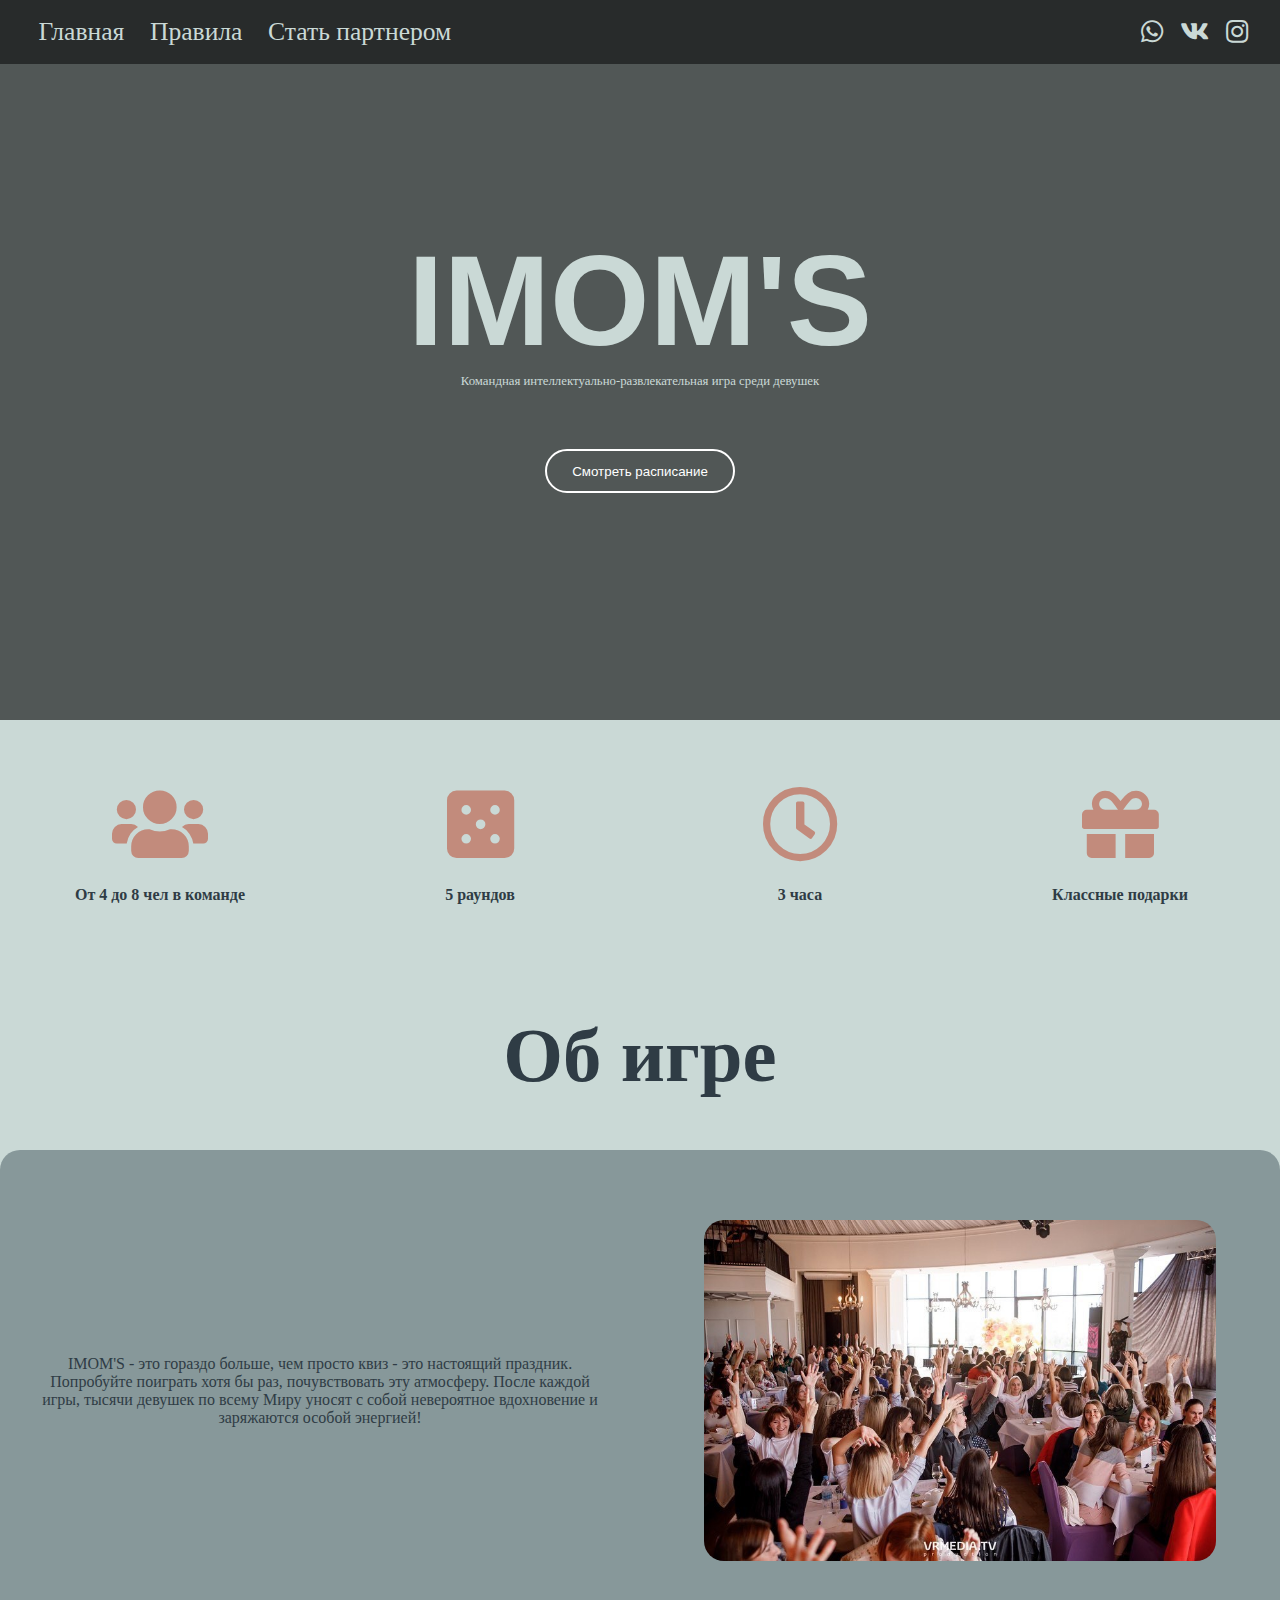
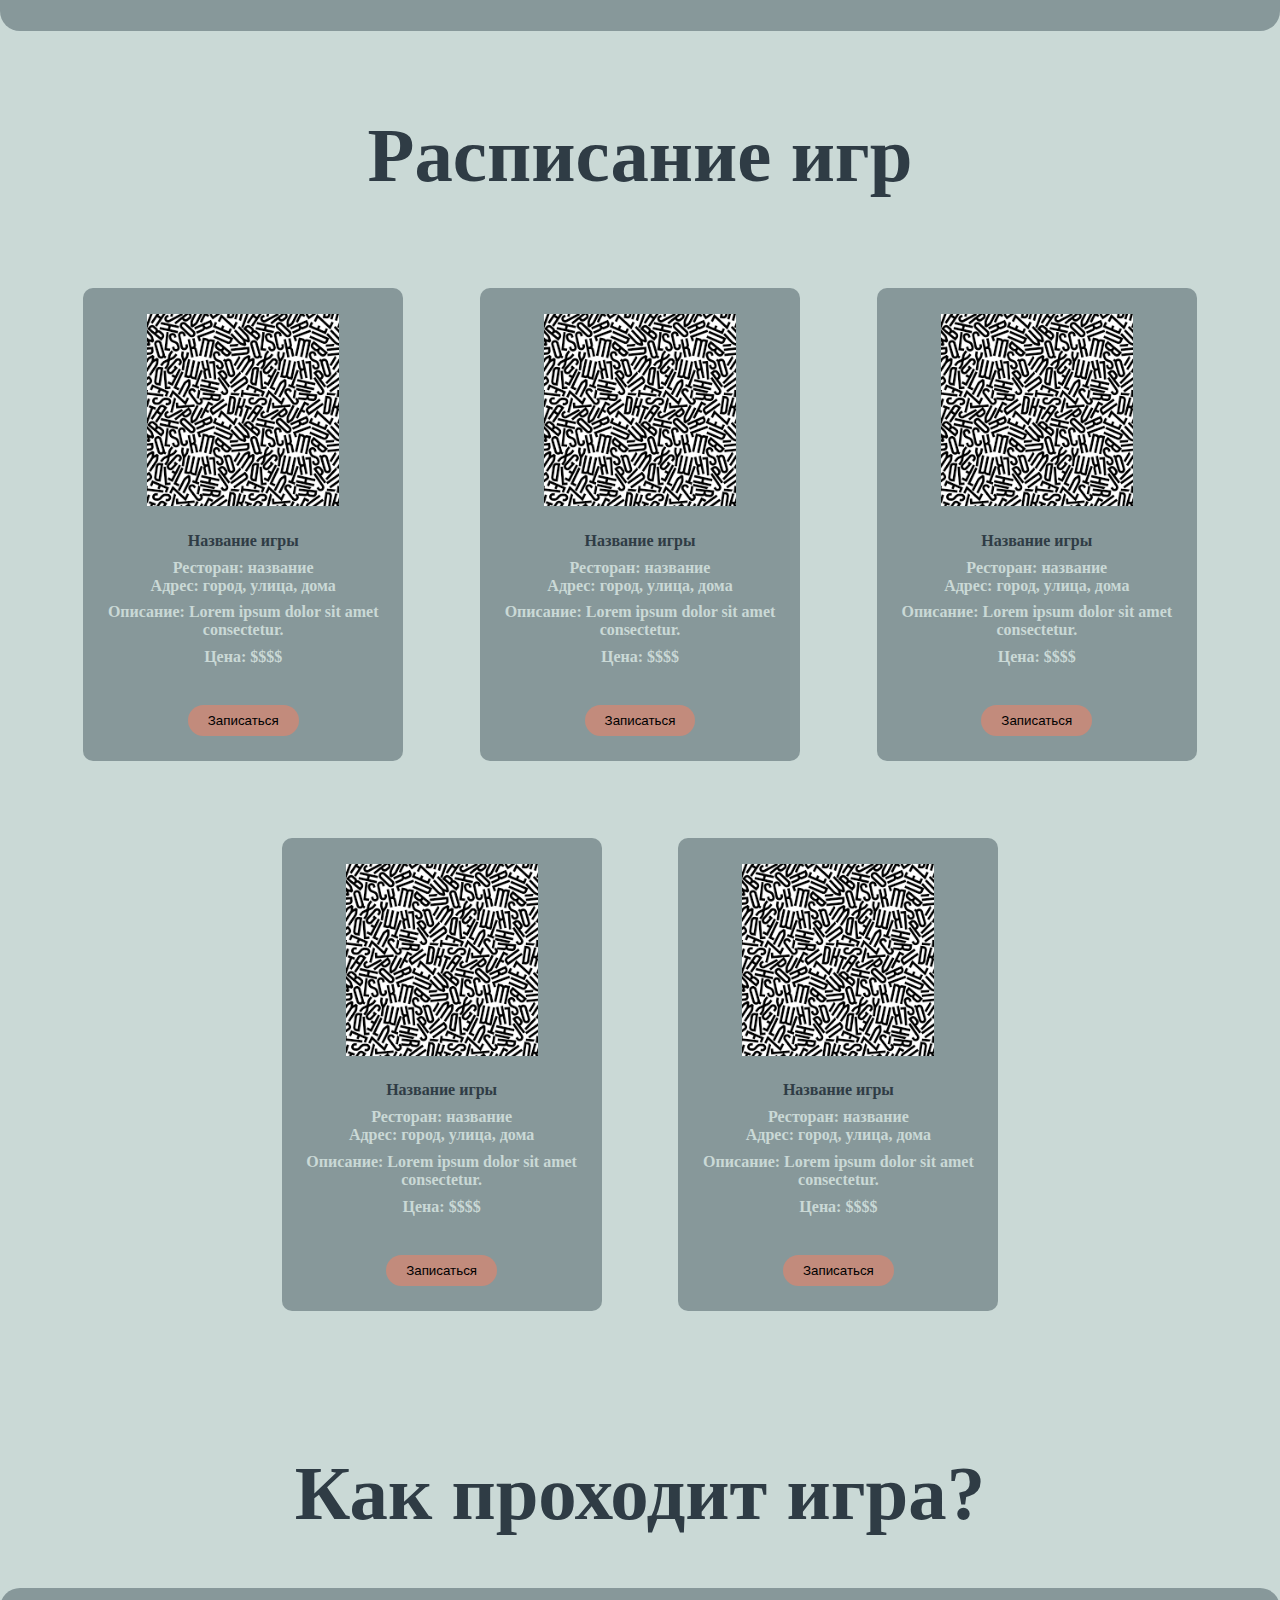
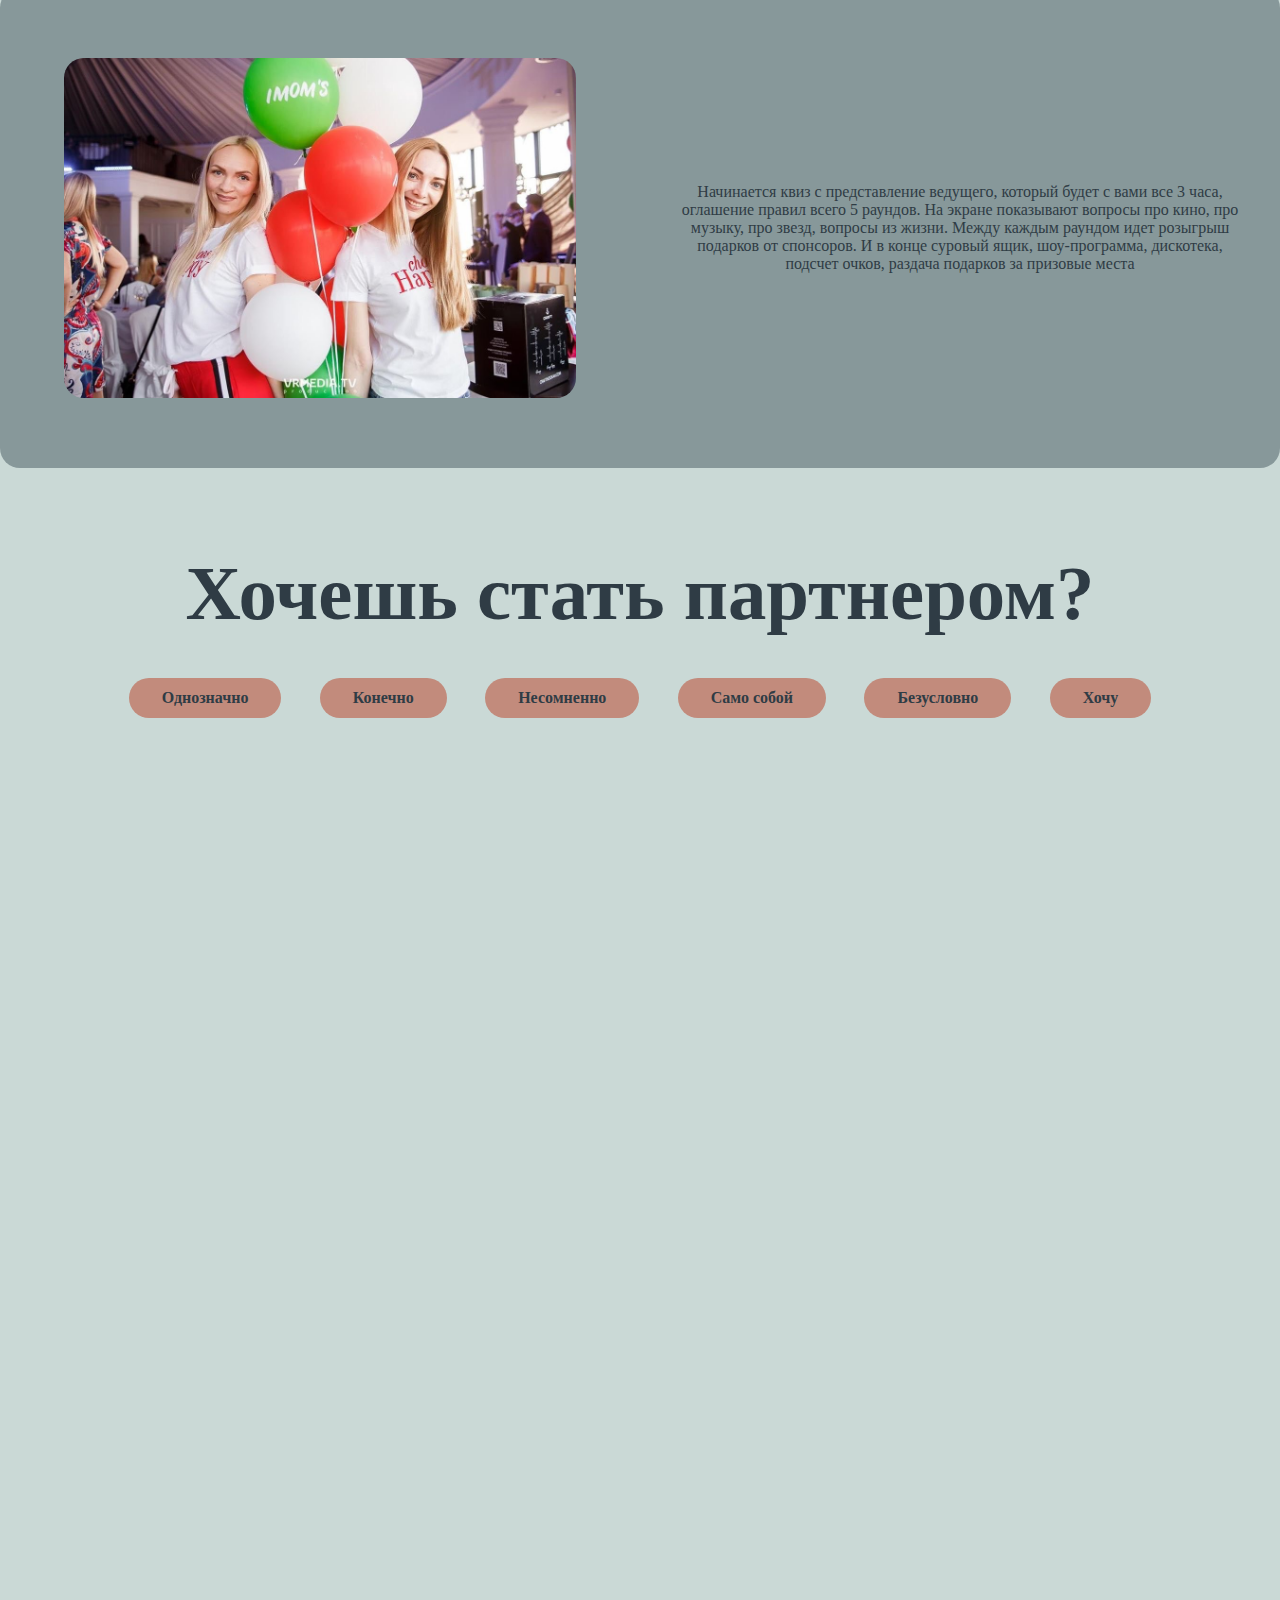
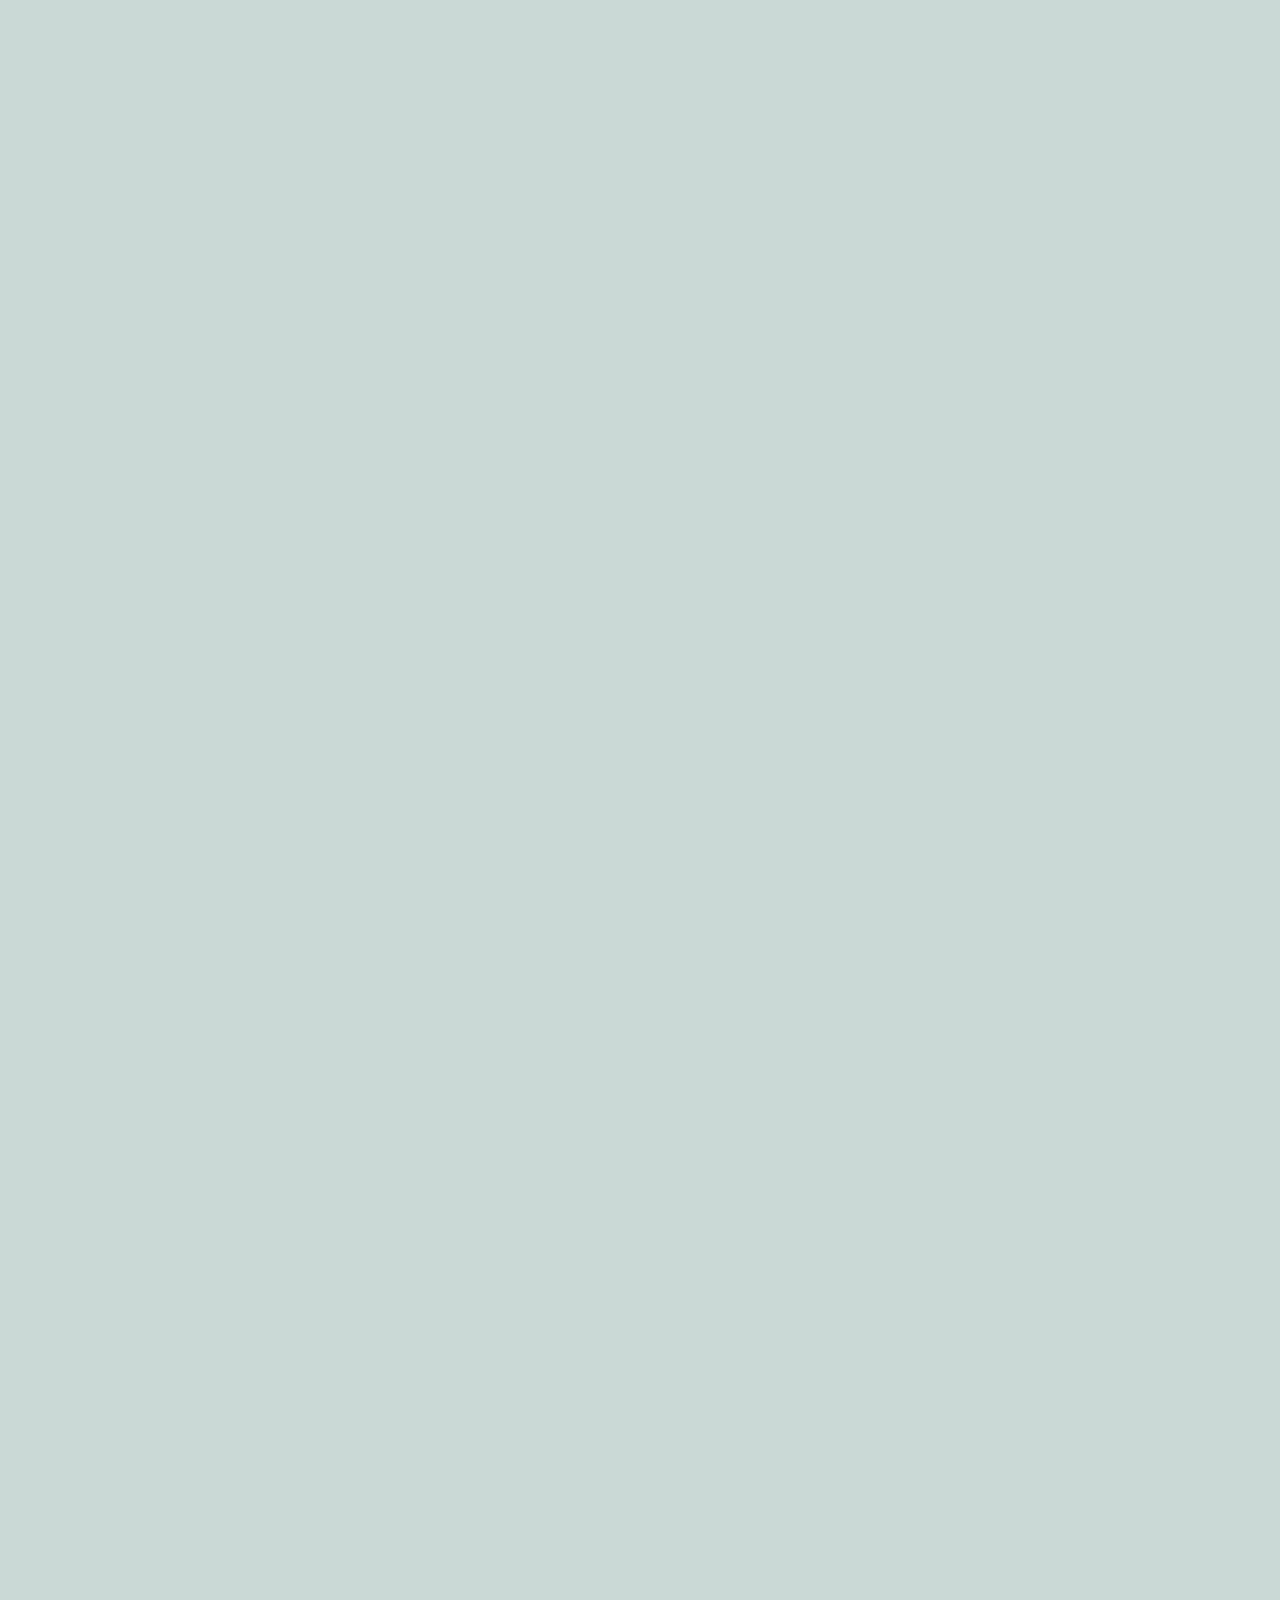
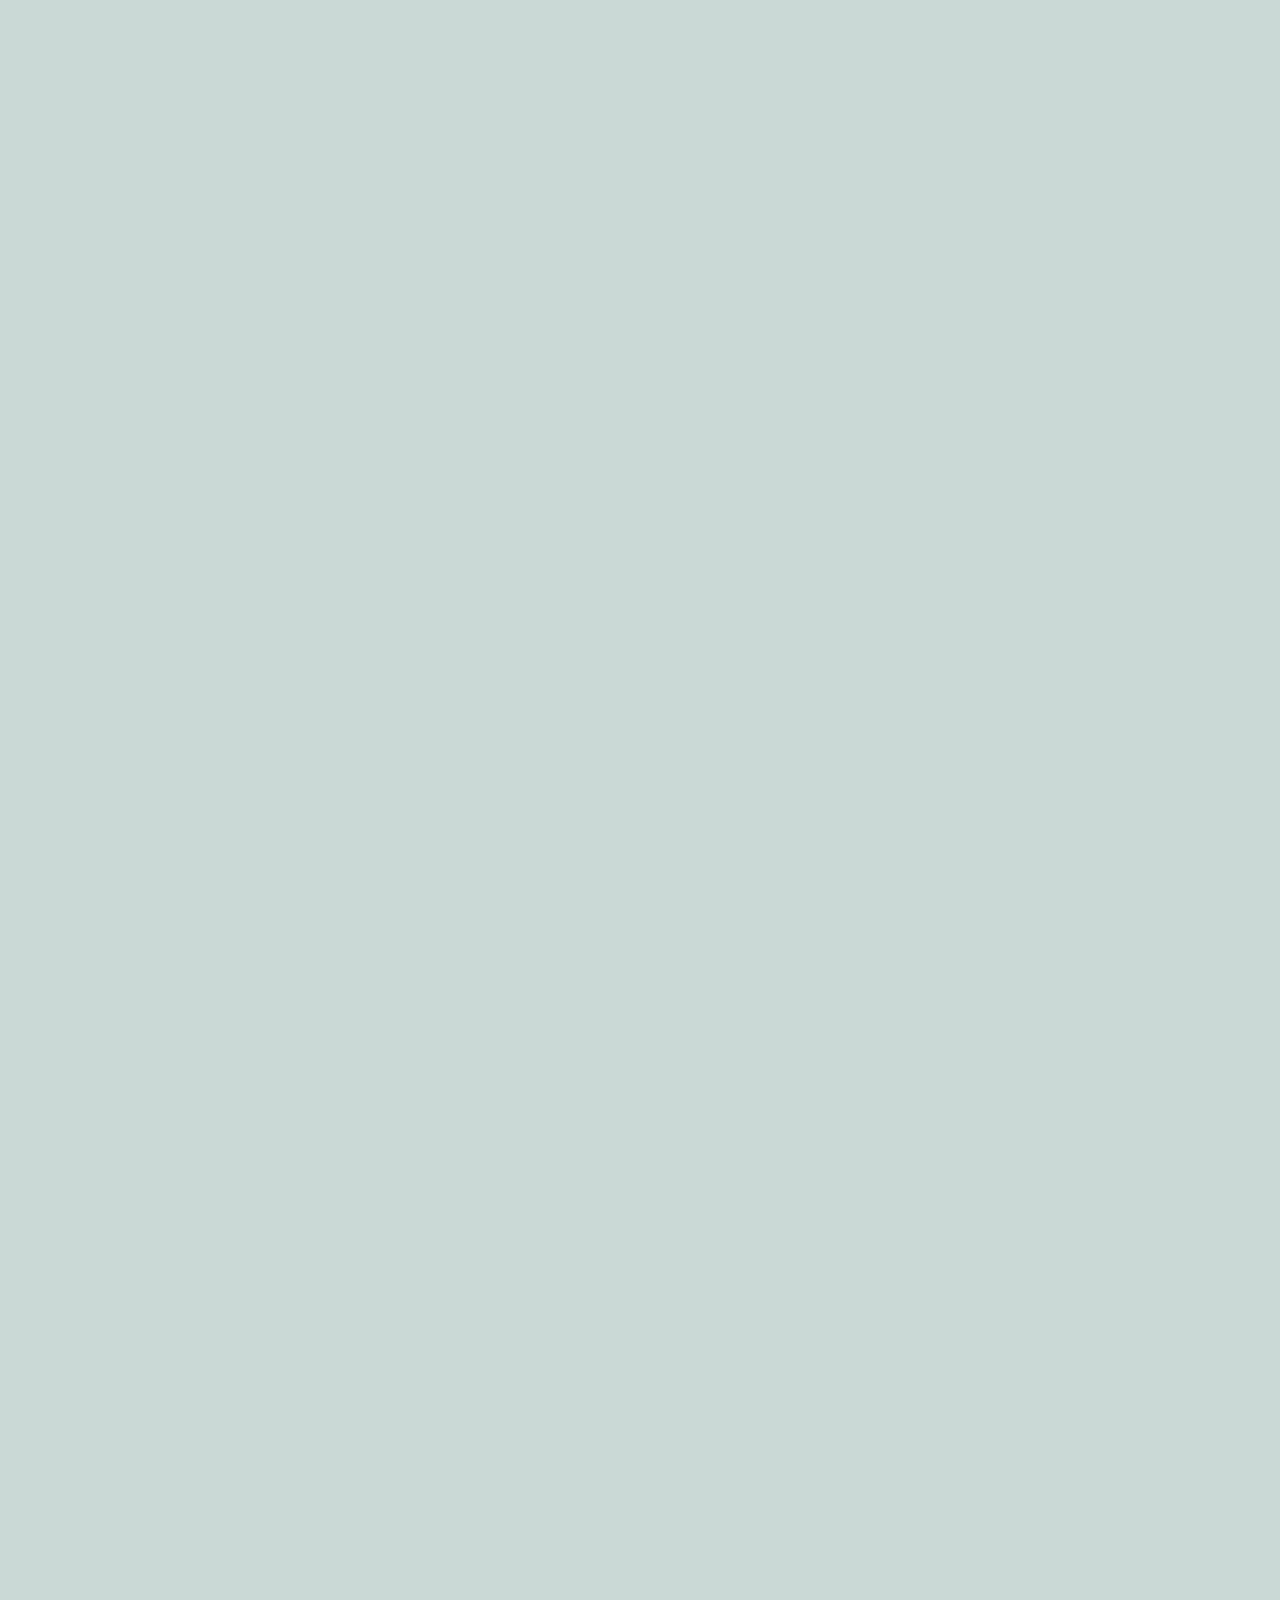
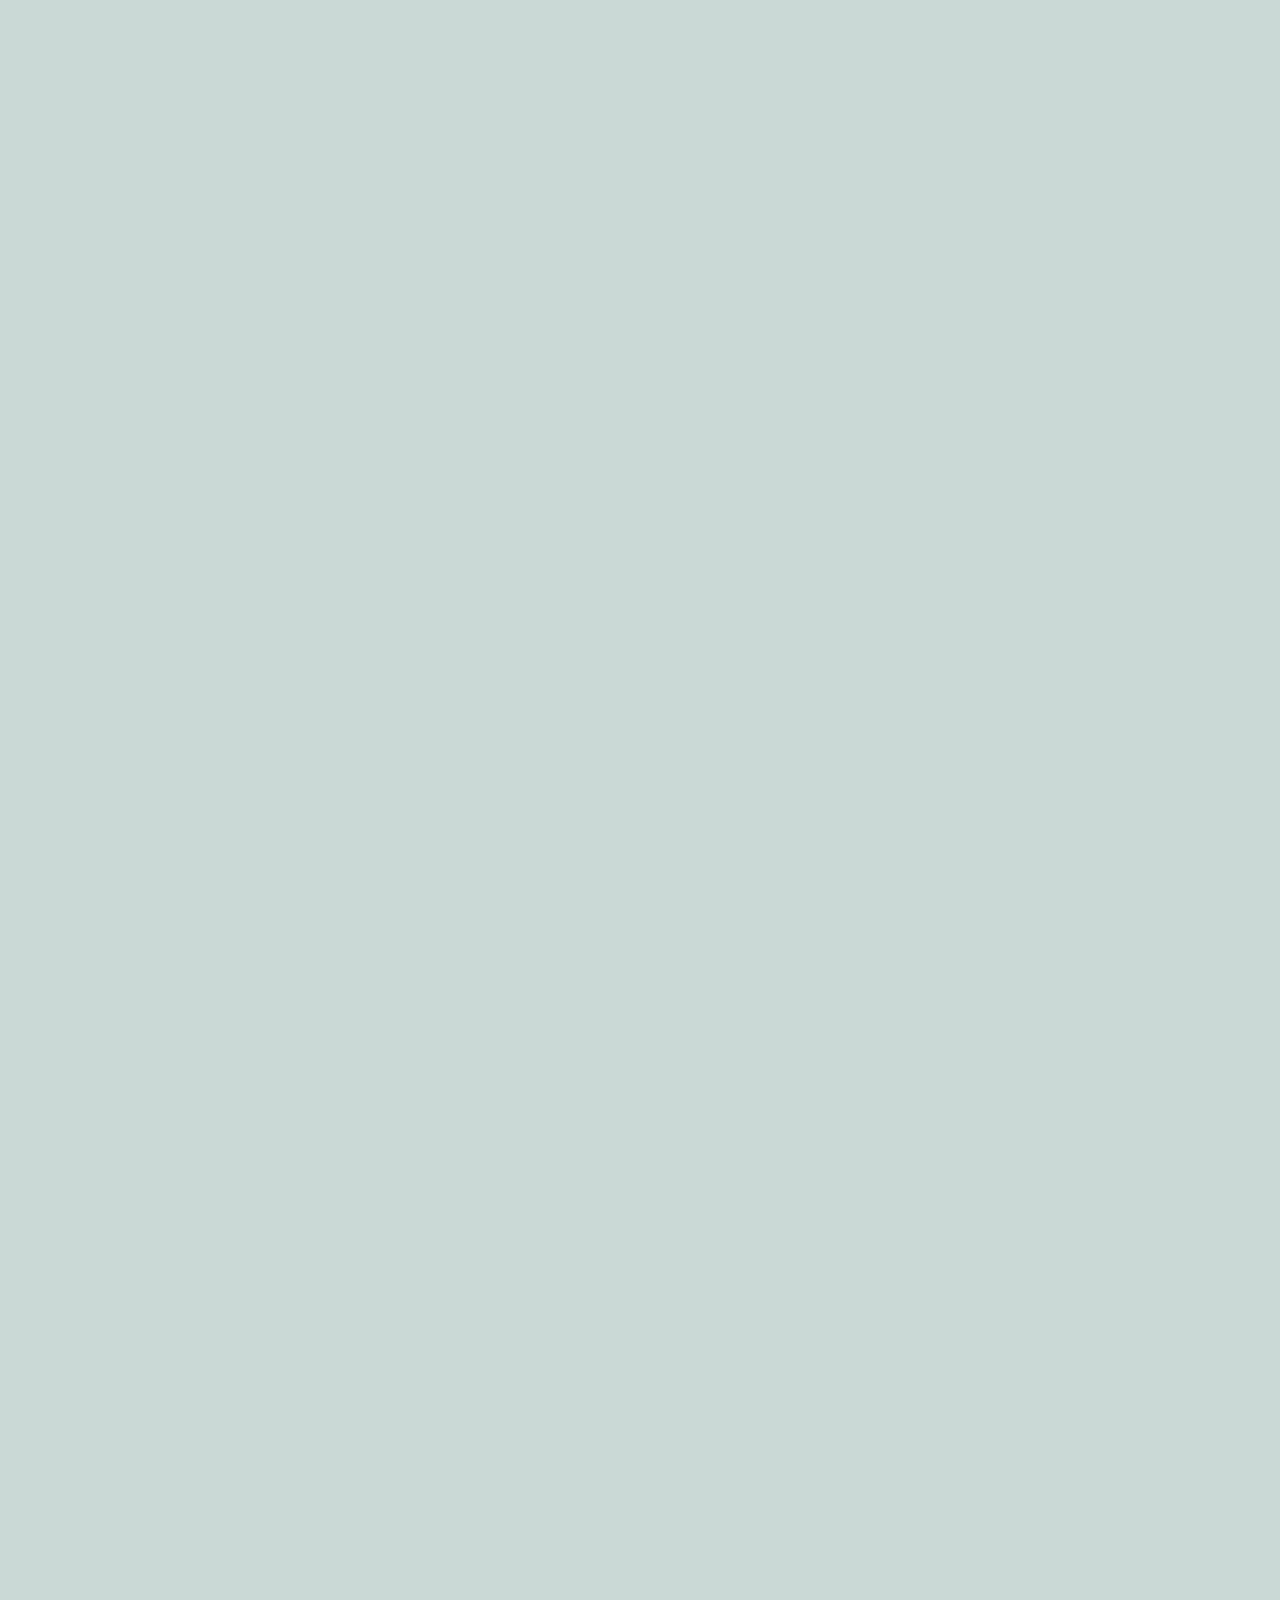
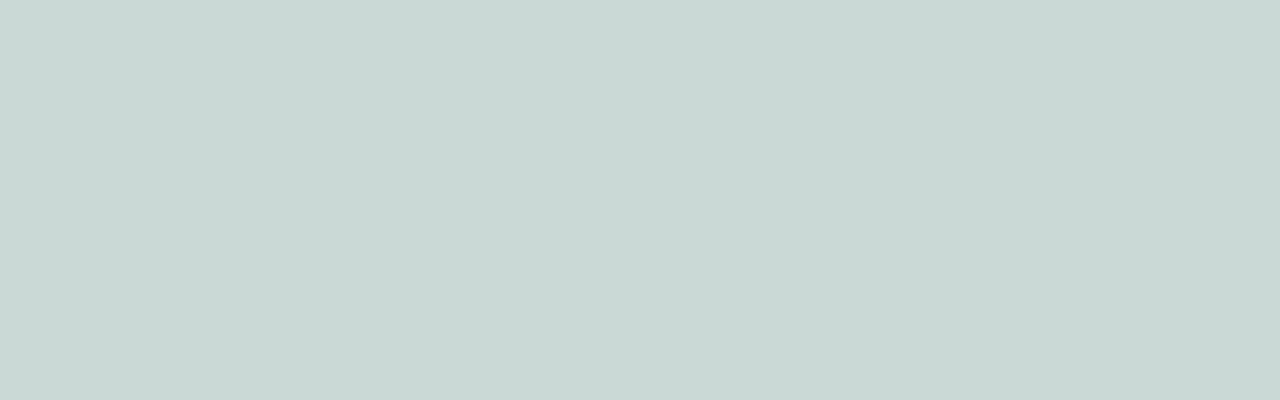
==== commit 06d85dfe: "Add files via upload" ====
--- a/IMOM/index.html
+++ b/IMOM/index.html
@@ -21,7 +21,7 @@
                         <a class="go-to-rules">Правила</a>
                     </li>
                     <li>
-                        <a>Стать партнером</a>
+                        <a class="go-to-partner">Стать партнером</a>
                     </li>
                 </ul>
             </nav>
@@ -146,6 +146,18 @@
         </section>
 
 
+        <section class="partner" id="partner">
+            <h1>Хочешь стать партнером?</h1>
+            <div class="partner-buttons">
+                <a class="yes" href="https://wa.me/905340771143">Однозначно</a>
+                <a class="yes" href="https://wa.me/905340771143">Конечно</a>
+                <a class="yes" href="https://wa.me/905340771143">Несомненно</a>
+                <a class="yes" href="https://wa.me/905340771143">Само собой</a>
+                <a class="yes" href="https://wa.me/905340771143">Безусловно</a>
+                <a class="yes" href="https://wa.me/905340771143">Хочу</a>
+            </div>
+            
+        </section>
 
 
         <div id="reg-form" class="popup">
@@ -170,9 +182,6 @@
                 </div>
             </div>
         </div>
-
-
-
         <script src="script.js"></script>
     </body>
 </html>
--- a/IMOM/styles.css
+++ b/IMOM/styles.css
@@ -52,7 +52,11 @@
     color: #cad9d6
 }
 
+.social-media a {
+    text-decoration: none !important;
+}
 .social-media i {
+    
     position: relative;
     color: #cad9d6;
     font-size: 2vw;
@@ -83,6 +87,7 @@
     top: 0;
     left: 0;
     z-index: 2;
+
 }
 
 
@@ -155,15 +160,13 @@
         visibility: hidden;
     }
 
-    .intro {
-        background-image: url("check.JPG");
+    .intro::before {
+        background: linear-gradient( rgba(0, 0, 0, 0.6), rgba(0, 0, 0, 0.6) ),url("check.JPG");
         background-position: center;
+        z-index: 2;
     }  
     .back-video {
         visibility: hidden;
-        position: absolute;
-        z-index: -100;
-        top: 0;left: 0;
     } 
     .intro-content h1 {
         font-size: 25vw;
@@ -207,6 +210,7 @@
 }
 @media screen and (max-width: 450px) {
     .short-about {
+        /* border: solid red 1px; */
         height: 120vw;
         flex-wrap: wrap;
     }
@@ -444,7 +448,56 @@
     width: 100%;
     height: 5vh;
 }
-
+/*  */
+.partner {
+    /* border: solid 2px red; */
+    margin-top: 100px;
+    width: 100%;
+    height: 300px;
+    display: flex;
+    /* justify-content: center; */
+    align-items: center;
+    flex-direction: column;
+    
+}
+.partner h1 {
+    color: #2f3c45;
+    text-align: center;
+    width: 100%;
+    font-size: 6vw;
+    
+}
+.partner-buttons {
+    width: 100%;
+    display: flex;
+    justify-content: center;
+    align-items: center;
+    flex-direction: row;
+    flex-wrap: wrap;
+}
+.partner-buttons .yes {
+    text-align: center;
+    margin: 40px 1.5% 0 1.5%; 
+    border-radius: 20px;
+    padding: 8px 30px;
+    border: solid transparent;
+    background-color: #c28b7c;
+    cursor: pointer;
+    text-decoration: none;
+    color: #2f3c45;
+    font-weight: 600;
+}
+.partner-buttons .yes:hover {
+    background-color: #c69e93;
+}
+@media screen and (max-width: 450px) {
+    
+    .partner h1 {
+        font-size: 10vw;
+    }
+    
+}
+/*  */
 
 
 
